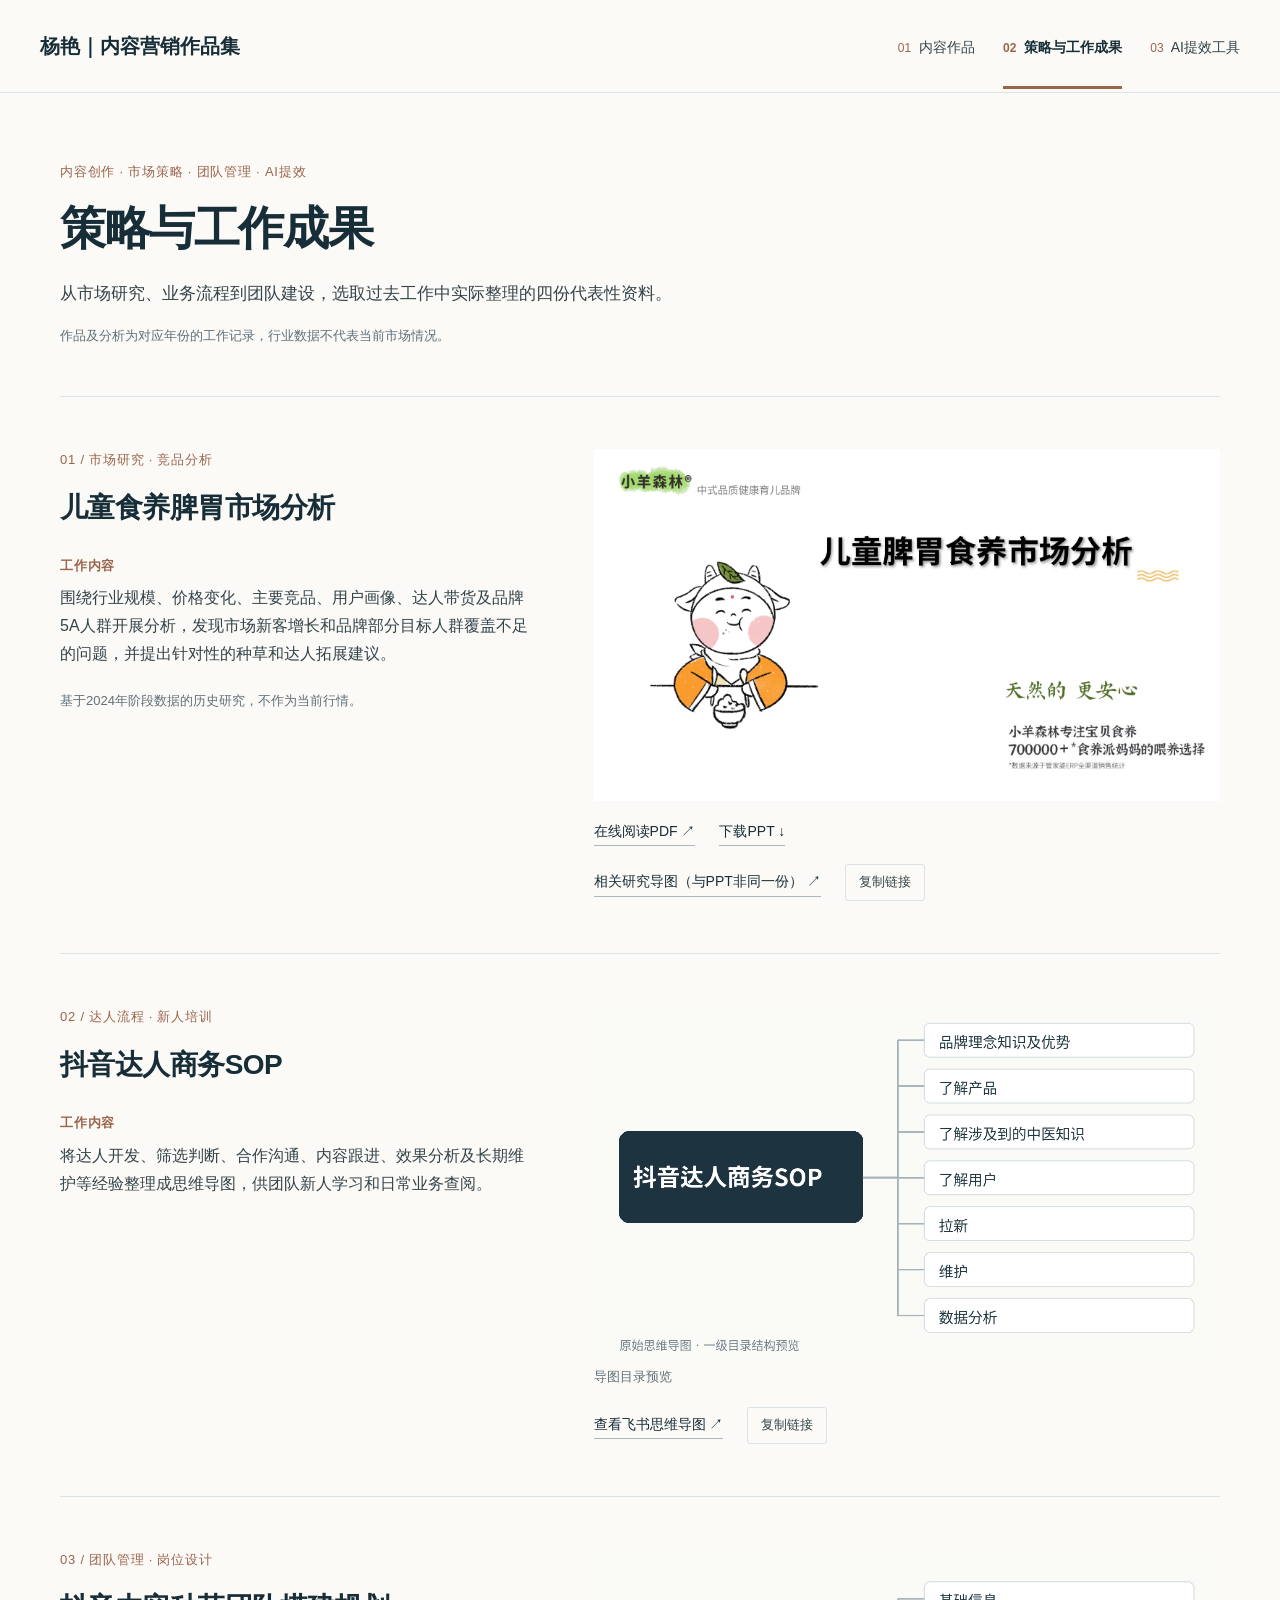
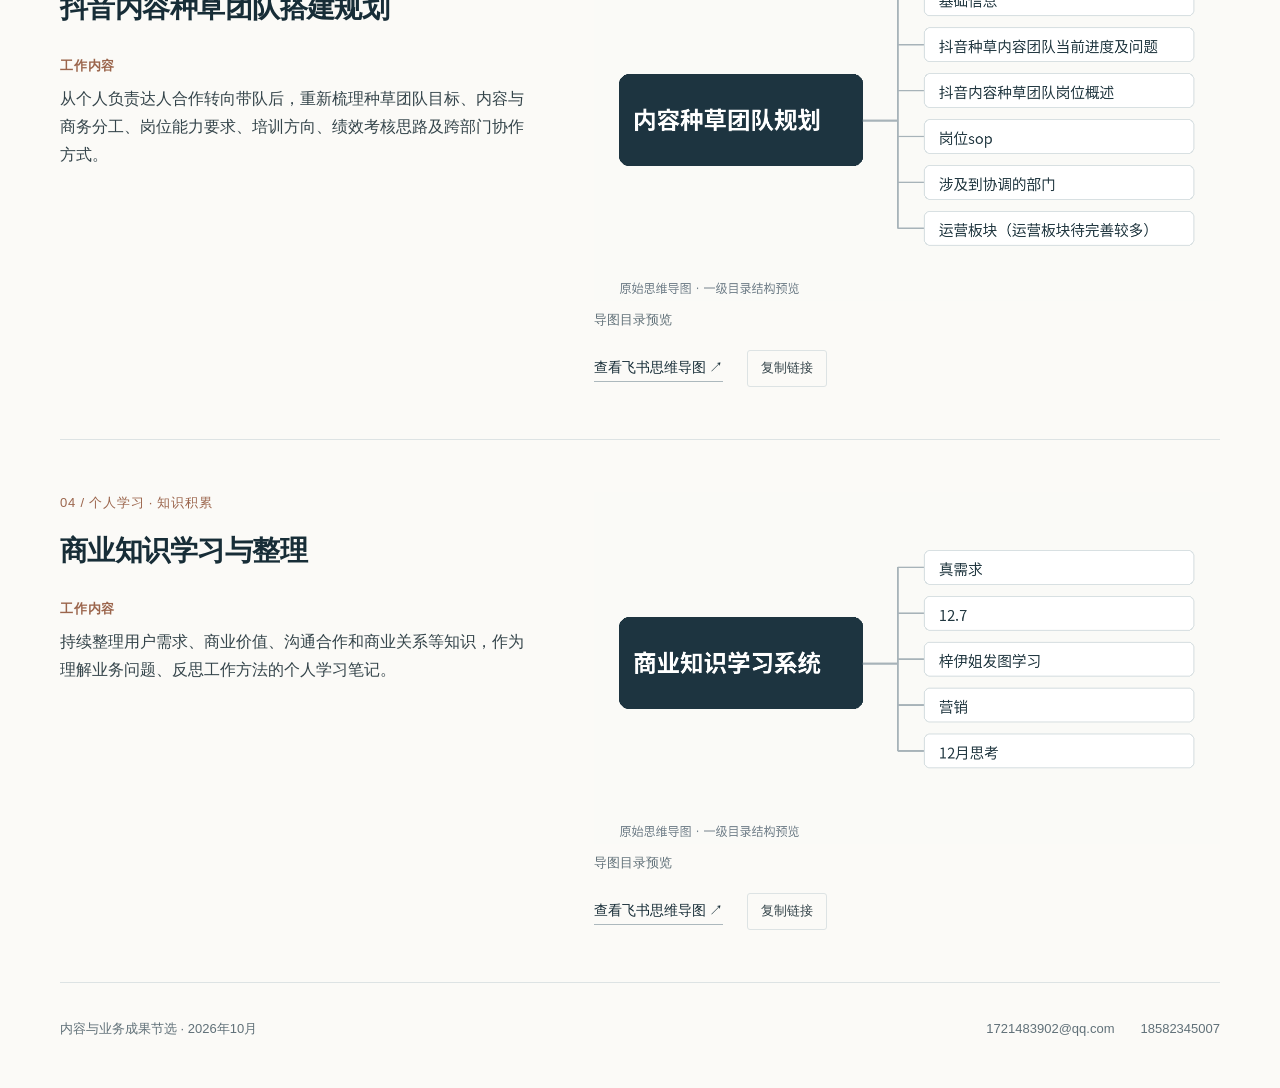
==== strategy.html @ 9809d185 "Publish Yang Yan portfolio with original media" ====
<!doctype html><html lang="zh-CN"><head><meta charset="utf-8"><meta name="viewport" content="width=device-width,initial-scale=1"><meta name="description" content="真实工作作品与项目节选。以内容创意、业务判断和实际交付物为核心。"><title>策略与工作成果 · 杨艳｜内容营销作品集</title><link rel="stylesheet" href="styles.css"><script src="site.js" defer></script></head><body><a class="skip" href="#main">跳至正文</a><header><div class="header-inner"><a class="identity" href="index.html">杨艳｜内容营销作品集</a><nav aria-label="作品集导航"><a href="index.html"><span>01</span> 内容作品</a><a href="strategy.html" aria-current="page"><span>02</span> 策略与工作成果</a><a href="tools.html"><span>03</span> AI提效工具</a></nav></div></header><main id="main"><section class="intro"><p class="eyebrow">内容创作 · 市场策略 · 团队管理 · AI提效</p><h1>策略与工作成果</h1><p class="lead">从市场研究、业务流程到团队建设，选取过去工作中实际整理的四份代表性资料。</p><p class="page-notice">作品及分析为对应年份的工作记录，行业数据不代表当前市场情况。</p></section><article class="work-row" id="s01"><div class="copy"><p class="eyebrow">01 / 市场研究 · 竞品分析</p><h2>儿童食养脾胃市场分析</h2><div class="detail"><h3>工作内容</h3><p>围绕行业规模、价格变化、主要竞品、用户画像、达人带货及品牌5A人群开展分析，发现市场新客增长和品牌部分目标人群覆盖不足的问题，并提出针对性的种草和达人拓展建议。</p></div><p class="note">基于2024年阶段数据的历史研究，不作为当前行情。</p></div><div class="media-column"><a class="document-preview" href="assets/images/market-cover.png" target="_blank" rel="noopener noreferrer"><img src="assets/images/market-cover.png" alt="儿童食养脾胃市场分析 — 原PPT封面" loading="lazy"></a><div class="actions"><a href="assets/docs/market-analysis-preview.pdf" target="_blank" rel="noopener noreferrer">在线阅读PDF ↗</a><a href="assets/docs/market-analysis-original.pptx" download>下载PPT ↓</a></div><div class="actions"><a href="https://pcn23mcs4is1.feishu.cn/wiki/QUFVwAo5di3uu1kjP9Fck3LwnAc#mindmap" target="_blank" rel="noopener noreferrer">相关研究导图（与PPT非同一份） <span aria-hidden="true">↗</span></a><button type="button" data-copy="https://pcn23mcs4is1.feishu.cn/wiki/QUFVwAo5di3uu1kjP9Fck3LwnAc#mindmap">复制链接</button></div></div></article><article class="work-row" id="s02"><div class="copy"><p class="eyebrow">02 / 达人流程 · 新人培训</p><h2>抖音达人商务SOP</h2><div class="detail"><h3>工作内容</h3><p>将达人开发、筛选判断、合作沟通、内容跟进、效果分析及长期维护等经验整理成思维导图，供团队新人学习和日常业务查阅。</p></div></div><div class="media-column"><a class="document-preview" href="assets/images/mindmap-sop.png" target="_blank" rel="noopener noreferrer"><img src="assets/images/mindmap-sop.png" alt="抖音达人商务SOP — 导图目录预览" loading="lazy"></a><p class="caption">导图目录预览</p><div class="actions"><a href="https://pcn23mcs4is1.feishu.cn/wiki/IPFDwThTmijuw2khkincq4VanCb#mindmap" target="_blank" rel="noopener noreferrer">查看飞书思维导图 <span aria-hidden="true">↗</span></a><button type="button" data-copy="https://pcn23mcs4is1.feishu.cn/wiki/IPFDwThTmijuw2khkincq4VanCb#mindmap">复制链接</button></div></div></article><article class="work-row" id="s03"><div class="copy"><p class="eyebrow">03 / 团队管理 · 岗位设计</p><h2>抖音内容种草团队搭建规划</h2><div class="detail"><h3>工作内容</h3><p>从个人负责达人合作转向带队后，重新梳理种草团队目标、内容与商务分工、岗位能力要求、培训方向、绩效考核思路及跨部门协作方式。</p></div></div><div class="media-column"><a class="document-preview" href="assets/images/mindmap-team.png" target="_blank" rel="noopener noreferrer"><img src="assets/images/mindmap-team.png" alt="抖音内容种草团队搭建规划 — 导图目录预览" loading="lazy"></a><p class="caption">导图目录预览</p><div class="actions"><a href="https://pcn23mcs4is1.feishu.cn/wiki/AV0CwPqfiiqv0ukItLGcnEt6nHh#mindmap" target="_blank" rel="noopener noreferrer">查看飞书思维导图 <span aria-hidden="true">↗</span></a><button type="button" data-copy="https://pcn23mcs4is1.feishu.cn/wiki/AV0CwPqfiiqv0ukItLGcnEt6nHh#mindmap">复制链接</button></div></div></article><article class="work-row" id="s04"><div class="copy"><p class="eyebrow">04 / 个人学习 · 知识积累</p><h2>商业知识学习与整理</h2><div class="detail"><h3>工作内容</h3><p>持续整理用户需求、商业价值、沟通合作和商业关系等知识，作为理解业务问题、反思工作方法的个人学习笔记。</p></div></div><div class="media-column"><a class="document-preview" href="assets/images/mindmap-learning.png" target="_blank" rel="noopener noreferrer"><img src="assets/images/mindmap-learning.png" alt="商业知识学习与整理 — 导图目录预览" loading="lazy"></a><p class="caption">导图目录预览</p><div class="actions"><a href="https://oq0x8bxetg.feishu.cn/wiki/Ba6FwF2KCiwd0skxXkWcYzBxnje#mindmap" target="_blank" rel="noopener noreferrer">查看飞书思维导图 <span aria-hidden="true">↗</span></a><button type="button" data-copy="https://oq0x8bxetg.feishu.cn/wiki/Ba6FwF2KCiwd0skxXkWcYzBxnje#mindmap">复制链接</button></div></div></article></main><footer><p>内容与业务成果节选 · 2026年10月</p><div><a href="mailto:1721483902@qq.com">1721483902@qq.com</a><a href="tel:18582345007">18582345007</a></div></footer><dialog id="copy-dialog"><form method="dialog"><h2>复制原始链接</h2><p>请选中下方链接并复制。</p><input aria-label="原始链接" readonly><button>关闭</button></form></dialog><p class="toast" role="status" aria-live="polite"></p></body></html>
---- styles.css ----
:root{--paper:#fbfaf7;--ink:#172d37;--text:#34444a;--line:#dde3e4;--accent:#9b654c}*{box-sizing:border-box}body{margin:0;background:var(--paper);color:var(--text);font:16px/1.75 -apple-system,BlinkMacSystemFont,"Segoe UI","Microsoft YaHei",sans-serif}a{color:inherit;text-decoration:none}button,input{font:inherit}a:hover{color:var(--accent)}a:focus-visible,button:focus-visible,input:focus-visible{outline:3px solid var(--accent);outline-offset:5px}header{position:sticky;top:0;z-index:10;background:rgba(251,250,247,.98);border-bottom:1px solid var(--line)}.header-inner{max-width:1200px;margin:auto;min-height:92px;display:flex;align-items:center;justify-content:space-between;gap:24px}.identity{font-size:20px;font-weight:700;color:var(--ink)}nav{display:flex;gap:28px}nav a{font-size:14px;padding:32px 0 27px;border-bottom:3px solid transparent}nav span{color:var(--accent);font-size:12px;margin-right:4px}nav a[aria-current]{border-color:var(--accent);color:var(--ink);font-weight:650}main,footer{max-width:1160px;margin:auto}.intro{padding:68px 0 48px;border-bottom:1px solid var(--line);max-width:none}.eyebrow{font-size:13px;color:var(--accent);letter-spacing:.06em;margin:0 0 16px}h1,h2,h3{color:var(--ink)}h1{font-size:46px;letter-spacing:-.03em;line-height:1.25;margin:12px 0 22px}h2{font-size:28px;line-height:1.4;margin:0 0 28px;letter-spacing:-.02em}.lead{max-width:740px;font-size:17px;margin:0 0 16px}.page-notice,.note,.caption{color:#607078;font-size:13px}.page-notice{margin-bottom:0}.work-row{display:grid;grid-template-columns:46% 54%;padding:52px 0;gap:0;border-bottom:1px solid var(--line);scroll-margin-top:110px}.copy{padding-right:64px}.detail{margin:22px 0}.detail h3{font-size:13px;letter-spacing:.06em;margin:0 0 7px;color:var(--accent);font-weight:600}.detail p{margin:0}.video-stage{background:#eeefeb;display:flex;justify-content:center;align-items:center;border-radius:3px;overflow:hidden;min-height:200px}video{display:block;max-width:100%;width:auto;height:auto;max-height:420px}.outcome{border-left:2px solid var(--accent);padding-left:17px;margin:22px 0}.outcome span{font-size:12px;color:var(--accent)}.outcome p{margin:5px 0;font-size:15px}.actions{display:flex;align-items:center;flex-wrap:wrap;gap:12px 24px;margin-top:18px}.actions a{color:var(--ink);font-size:14px;border-bottom:1px solid #acb8bd;padding-bottom:2px}.actions button,dialog button{border:1px solid var(--line);border-radius:3px;background:transparent;padding:6px 13px;color:var(--text);font-size:13px;cursor:pointer}.actions button:hover{border-color:var(--accent);color:var(--accent)}.document-preview{display:block;background:#eeefeb}.document-preview img{display:block;width:100%;height:auto}.caption{margin:8px 0}.gallery{display:grid;grid-template-columns:repeat(3,minmax(0,1fr));gap:10px;align-items:start}.gallery a:first-child{grid-column:span 2;grid-row:span 2}.gallery img{width:100%;height:auto;display:block}footer{display:flex;justify-content:space-between;gap:20px;padding:35px 0 48px;font-size:13px;color:#607078}footer p{margin:0}footer div{display:flex;gap:26px}.skip{position:fixed;top:-100px;left:12px;background:white;padding:10px;z-index:30}.skip:focus{top:12px}.toast{position:fixed;bottom:20px;left:50%;transform:translateX(-50%);background:var(--ink);color:white;padding:10px 22px;border-radius:4px;display:none;z-index:20}.toast.visible{display:block}dialog{border:1px solid var(--line);border-radius:5px;max-width:calc(100% - 32px);width:540px;padding:24px}dialog::backdrop{background:#172d3766}dialog h2{font-size:22px;margin:0}dialog input{width:100%;margin:12px 0 20px;padding:8px;color:var(--ink)}@media(max-width:1250px){.header-inner,main,footer{margin-left:40px;margin-right:40px}}@media(max-width:900px){.header-inner{display:block;padding-top:18px;min-height:0}nav{gap:24px}nav a{padding:14px 0 12px}.intro{padding:44px 0 34px}.copy{padding-right:30px}h2{font-size:24px}.work-row{padding:36px 0}footer{flex-direction:column}}@media(max-width:600px){.header-inner,main,footer{margin-left:20px;margin-right:20px}.identity{font-size:18px}nav{justify-content:space-between;gap:8px}nav a{font-size:12px}nav span{font-size:10px;margin-right:1px}h1{font-size:34px}h2{font-size:25px;margin-bottom:22px}.lead{font-size:16px}.intro{padding:34px 0 28px}.work-row{grid-template-columns:1fr;gap:22px;padding:34px 0}.copy{padding-right:0}.eyebrow{font-size:12px}.detail{margin:18px 0}video{max-height:420px}.video-stage{min-height:160px}footer div{flex-wrap:wrap;gap:12px 24px}.gallery{gap:7px}}@media(prefers-reduced-motion:reduce){*{scroll-behavior:auto!important}}
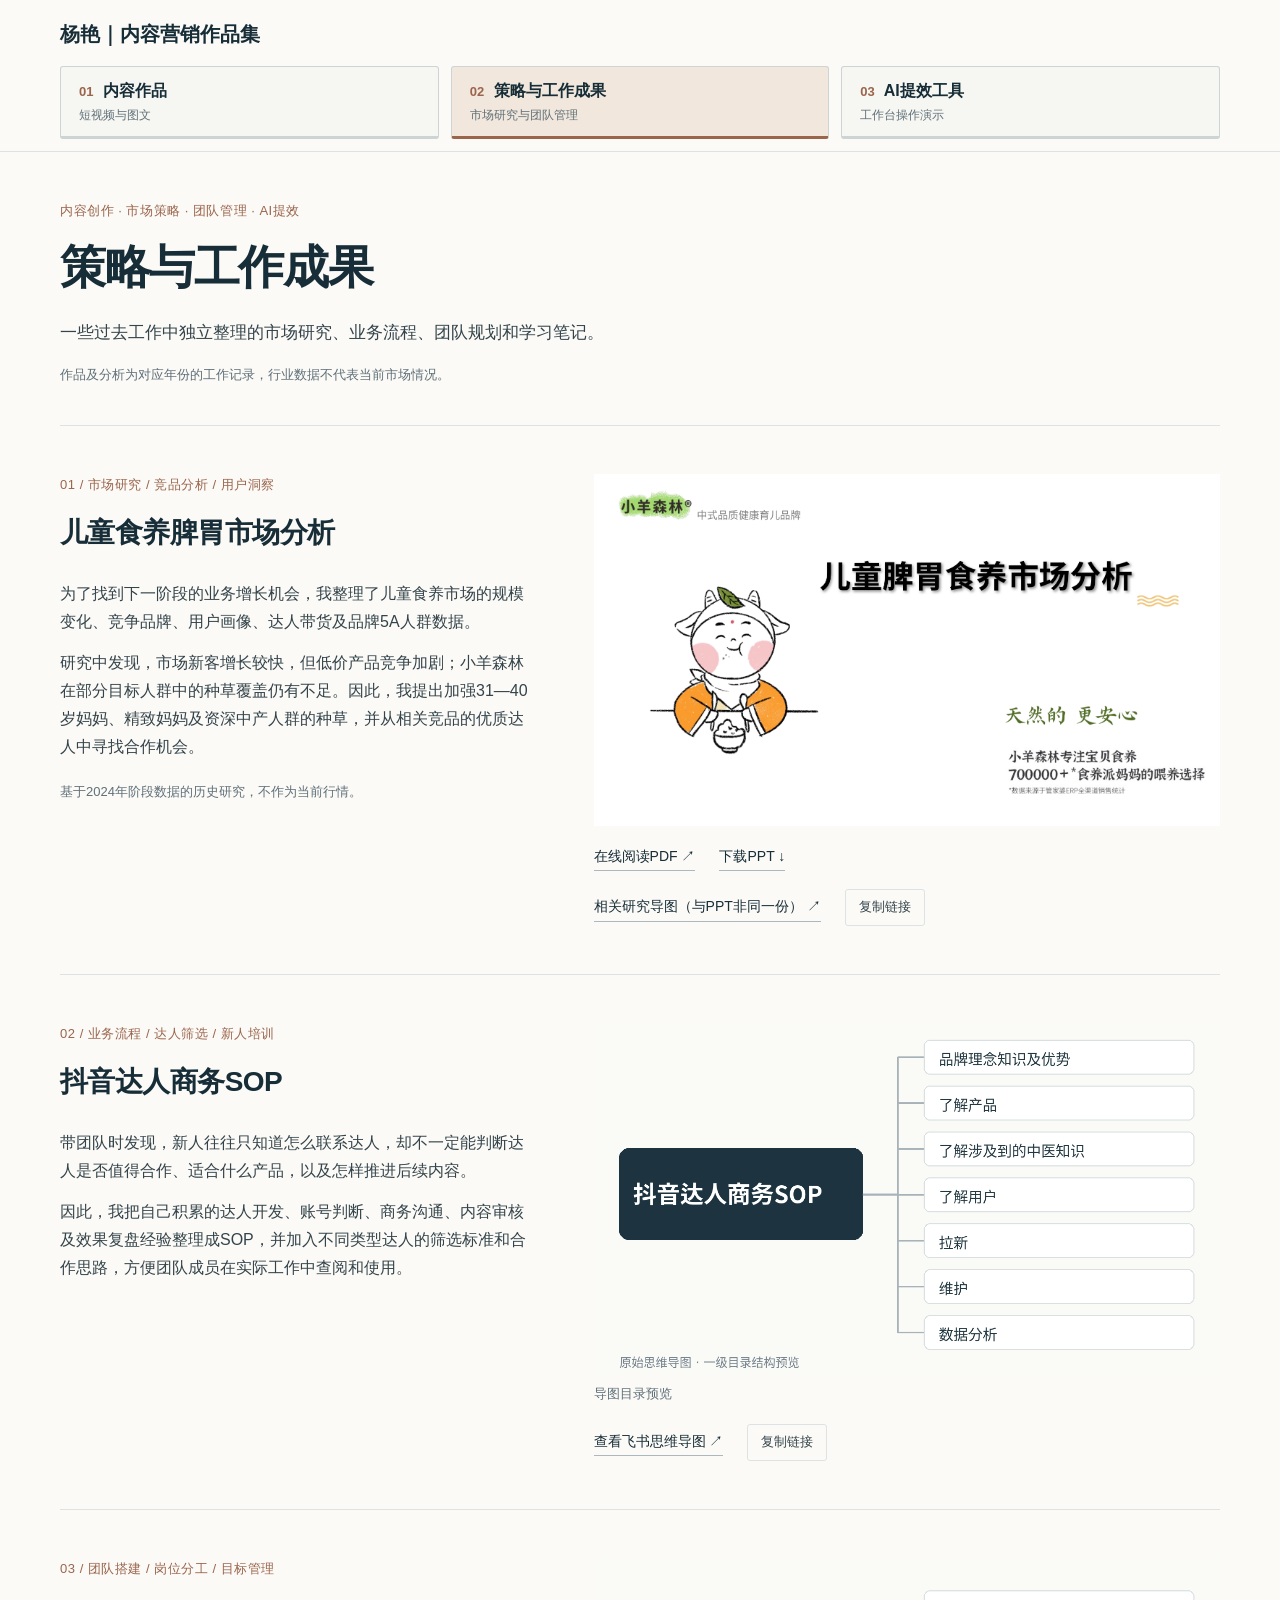
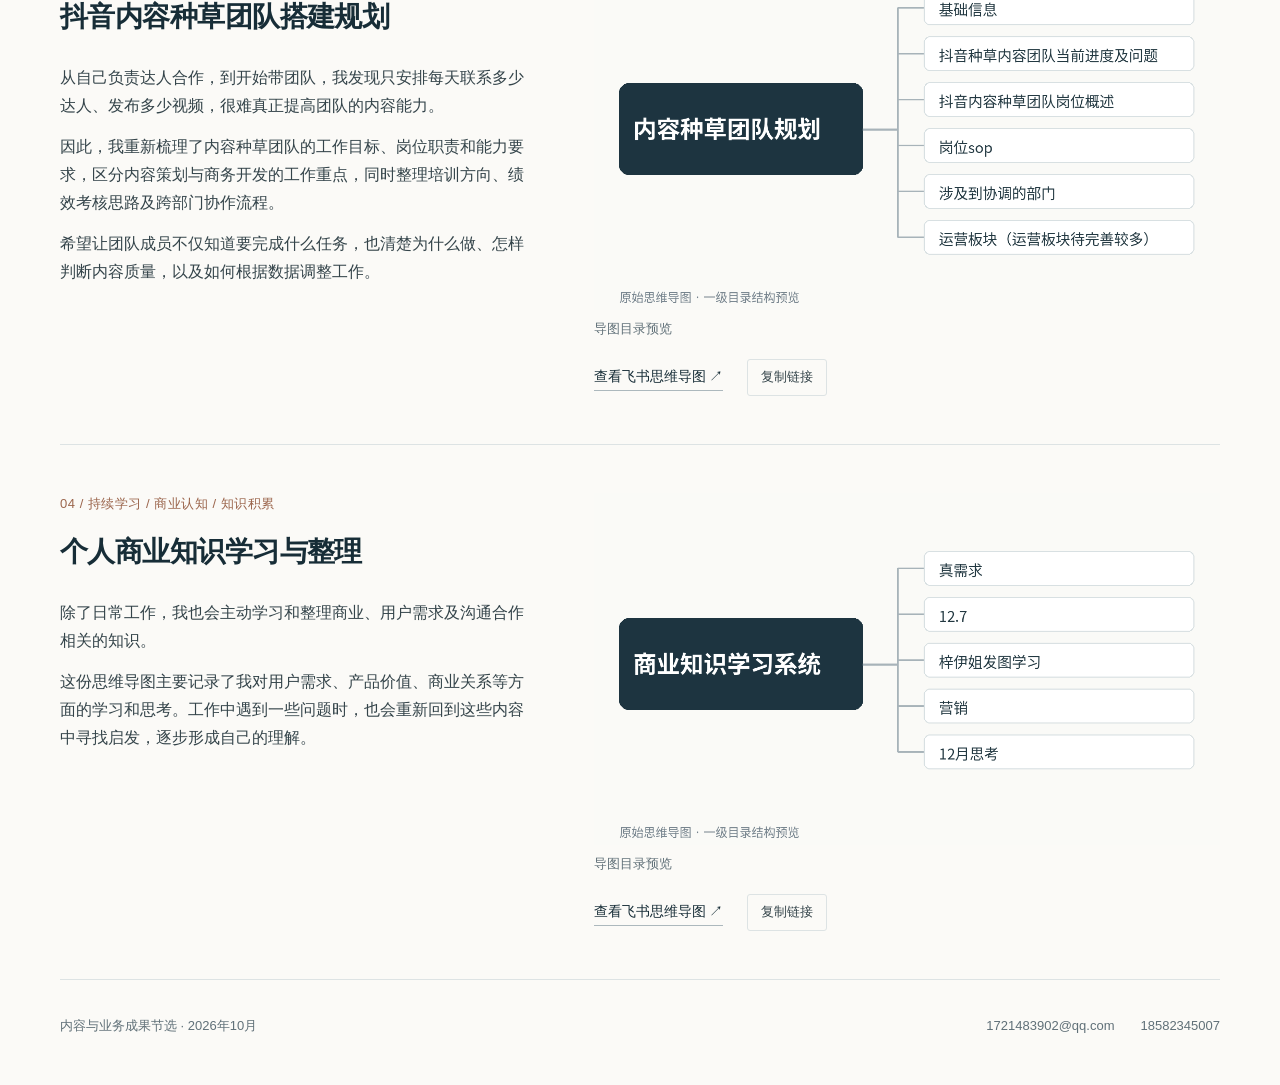
==== commit 21be9418: "Restore approved portfolio copy and clear three-section navigation" ====
--- a/strategy.html
+++ b/strategy.html
@@ -1 +1 @@
-<!doctype html><html lang="zh-CN"><head><meta charset="utf-8"><meta name="viewport" content="width=device-width,initial-scale=1"><meta name="description" content="真实工作作品与项目节选。以内容创意、业务判断和实际交付物为核心。"><title>策略与工作成果 · 杨艳｜内容营销作品集</title><link rel="stylesheet" href="styles.css"><script src="site.js" defer></script></head><body><a class="skip" href="#main">跳至正文</a><header><div class="header-inner"><a class="identity" href="index.html">杨艳｜内容营销作品集</a><nav aria-label="作品集导航"><a href="index.html"><span>01</span> 内容作品</a><a href="strategy.html" aria-current="page"><span>02</span> 策略与工作成果</a><a href="tools.html"><span>03</span> AI提效工具</a></nav></div></header><main id="main"><section class="intro"><p class="eyebrow">内容创作 · 市场策略 · 团队管理 · AI提效</p><h1>策略与工作成果</h1><p class="lead">从市场研究、业务流程到团队建设，选取过去工作中实际整理的四份代表性资料。</p><p class="page-notice">作品及分析为对应年份的工作记录，行业数据不代表当前市场情况。</p></section><article class="work-row" id="s01"><div class="copy"><p class="eyebrow">01 / 市场研究 · 竞品分析</p><h2>儿童食养脾胃市场分析</h2><div class="detail"><h3>工作内容</h3><p>围绕行业规模、价格变化、主要竞品、用户画像、达人带货及品牌5A人群开展分析，发现市场新客增长和品牌部分目标人群覆盖不足的问题，并提出针对性的种草和达人拓展建议。</p></div><p class="note">基于2024年阶段数据的历史研究，不作为当前行情。</p></div><div class="media-column"><a class="document-preview" href="assets/images/market-cover.png" target="_blank" rel="noopener noreferrer"><img src="assets/images/market-cover.png" alt="儿童食养脾胃市场分析 — 原PPT封面" loading="lazy"></a><div class="actions"><a href="assets/docs/market-analysis-preview.pdf" target="_blank" rel="noopener noreferrer">在线阅读PDF ↗</a><a href="assets/docs/market-analysis-original.pptx" download>下载PPT ↓</a></div><div class="actions"><a href="https://pcn23mcs4is1.feishu.cn/wiki/QUFVwAo5di3uu1kjP9Fck3LwnAc#mindmap" target="_blank" rel="noopener noreferrer">相关研究导图（与PPT非同一份） <span aria-hidden="true">↗</span></a><button type="button" data-copy="https://pcn23mcs4is1.feishu.cn/wiki/QUFVwAo5di3uu1kjP9Fck3LwnAc#mindmap">复制链接</button></div></div></article><article class="work-row" id="s02"><div class="copy"><p class="eyebrow">02 / 达人流程 · 新人培训</p><h2>抖音达人商务SOP</h2><div class="detail"><h3>工作内容</h3><p>将达人开发、筛选判断、合作沟通、内容跟进、效果分析及长期维护等经验整理成思维导图，供团队新人学习和日常业务查阅。</p></div></div><div class="media-column"><a class="document-preview" href="assets/images/mindmap-sop.png" target="_blank" rel="noopener noreferrer"><img src="assets/images/mindmap-sop.png" alt="抖音达人商务SOP — 导图目录预览" loading="lazy"></a><p class="caption">导图目录预览</p><div class="actions"><a href="https://pcn23mcs4is1.feishu.cn/wiki/IPFDwThTmijuw2khkincq4VanCb#mindmap" target="_blank" rel="noopener noreferrer">查看飞书思维导图 <span aria-hidden="true">↗</span></a><button type="button" data-copy="https://pcn23mcs4is1.feishu.cn/wiki/IPFDwThTmijuw2khkincq4VanCb#mindmap">复制链接</button></div></div></article><article class="work-row" id="s03"><div class="copy"><p class="eyebrow">03 / 团队管理 · 岗位设计</p><h2>抖音内容种草团队搭建规划</h2><div class="detail"><h3>工作内容</h3><p>从个人负责达人合作转向带队后，重新梳理种草团队目标、内容与商务分工、岗位能力要求、培训方向、绩效考核思路及跨部门协作方式。</p></div></div><div class="media-column"><a class="document-preview" href="assets/images/mindmap-team.png" target="_blank" rel="noopener noreferrer"><img src="assets/images/mindmap-team.png" alt="抖音内容种草团队搭建规划 — 导图目录预览" loading="lazy"></a><p class="caption">导图目录预览</p><div class="actions"><a href="https://pcn23mcs4is1.feishu.cn/wiki/AV0CwPqfiiqv0ukItLGcnEt6nHh#mindmap" target="_blank" rel="noopener noreferrer">查看飞书思维导图 <span aria-hidden="true">↗</span></a><button type="button" data-copy="https://pcn23mcs4is1.feishu.cn/wiki/AV0CwPqfiiqv0ukItLGcnEt6nHh#mindmap">复制链接</button></div></div></article><article class="work-row" id="s04"><div class="copy"><p class="eyebrow">04 / 个人学习 · 知识积累</p><h2>商业知识学习与整理</h2><div class="detail"><h3>工作内容</h3><p>持续整理用户需求、商业价值、沟通合作和商业关系等知识，作为理解业务问题、反思工作方法的个人学习笔记。</p></div></div><div class="media-column"><a class="document-preview" href="assets/images/mindmap-learning.png" target="_blank" rel="noopener noreferrer"><img src="assets/images/mindmap-learning.png" alt="商业知识学习与整理 — 导图目录预览" loading="lazy"></a><p class="caption">导图目录预览</p><div class="actions"><a href="https://oq0x8bxetg.feishu.cn/wiki/Ba6FwF2KCiwd0skxXkWcYzBxnje#mindmap" target="_blank" rel="noopener noreferrer">查看飞书思维导图 <span aria-hidden="true">↗</span></a><button type="button" data-copy="https://oq0x8bxetg.feishu.cn/wiki/Ba6FwF2KCiwd0skxXkWcYzBxnje#mindmap">复制链接</button></div></div></article></main><footer><p>内容与业务成果节选 · 2026年10月</p><div><a href="mailto:1721483902@qq.com">1721483902@qq.com</a><a href="tel:18582345007">18582345007</a></div></footer><dialog id="copy-dialog"><form method="dialog"><h2>复制原始链接</h2><p>请选中下方链接并复制。</p><input aria-label="原始链接" readonly><button>关闭</button></form></dialog><p class="toast" role="status" aria-live="polite"></p></body></html>+<!doctype html><html lang="zh-CN"><head><meta charset="utf-8"><meta name="viewport" content="width=device-width,initial-scale=1"><meta name="description" content="真实工作作品与项目节选。以内容创意、业务判断和实际交付物为核心。"><title>策略与工作成果 · 杨艳｜内容营销作品集</title><link rel="stylesheet" href="styles.css"><script src="site.js" defer></script></head><body><a class="skip" href="#main">跳至正文</a><header><div class="header-inner"><a class="identity" href="index.html">杨艳｜内容营销作品集</a><nav aria-label="作品集导航"><a href="index.html"><span class="nav-title"><span class="nav-number">01</span> 内容作品</span><span class="nav-description">短视频与图文</span></a><a href="strategy.html" aria-current="page"><span class="nav-title"><span class="nav-number">02</span> 策略与工作成果</span><span class="nav-description">市场研究与团队管理</span></a><a href="tools.html"><span class="nav-title"><span class="nav-number">03</span> AI提效工具</span><span class="nav-description">工作台操作演示</span></a></nav></div></header><main id="main"><section class="intro"><p class="eyebrow">内容创作 · 市场策略 · 团队管理 · AI提效</p><h1>策略与工作成果</h1><p class="lead">一些过去工作中独立整理的市场研究、业务流程、团队规划和学习笔记。</p><p class="page-notice">作品及分析为对应年份的工作记录，行业数据不代表当前市场情况。</p></section><article class="work-row" id="s01"><div class="copy"><p class="eyebrow">01 / 市场研究 / 竞品分析 / 用户洞察</p><h2>儿童食养脾胃市场分析</h2><div class="detail"><p>为了找到下一阶段的业务增长机会，我整理了儿童食养市场的规模变化、竞争品牌、用户画像、达人带货及品牌5A人群数据。</p><p>研究中发现，市场新客增长较快，但低价产品竞争加剧；小羊森林在部分目标人群中的种草覆盖仍有不足。因此，我提出加强31—40岁妈妈、精致妈妈及资深中产人群的种草，并从相关竞品的优质达人中寻找合作机会。</p></div><p class="note">基于2024年阶段数据的历史研究，不作为当前行情。</p></div><div class="media-column"><a class="document-preview" href="assets/images/market-cover.png" target="_blank" rel="noopener noreferrer"><img src="assets/images/market-cover.png" alt="儿童食养脾胃市场分析 — 原PPT封面" loading="lazy"></a><div class="actions"><a href="assets/docs/market-analysis-preview.pdf" target="_blank" rel="noopener noreferrer">在线阅读PDF ↗</a><a href="assets/docs/market-analysis-original.pptx" download>下载PPT ↓</a></div><div class="actions"><a href="https://pcn23mcs4is1.feishu.cn/wiki/QUFVwAo5di3uu1kjP9Fck3LwnAc#mindmap" target="_blank" rel="noopener noreferrer">相关研究导图（与PPT非同一份） <span aria-hidden="true">↗</span></a><button type="button" data-copy="https://pcn23mcs4is1.feishu.cn/wiki/QUFVwAo5di3uu1kjP9Fck3LwnAc#mindmap">复制链接</button></div></div></article><article class="work-row" id="s02"><div class="copy"><p class="eyebrow">02 / 业务流程 / 达人筛选 / 新人培训</p><h2>抖音达人商务SOP</h2><div class="detail"><p>带团队时发现，新人往往只知道怎么联系达人，却不一定能判断达人是否值得合作、适合什么产品，以及怎样推进后续内容。</p><p>因此，我把自己积累的达人开发、账号判断、商务沟通、内容审核及效果复盘经验整理成SOP，并加入不同类型达人的筛选标准和合作思路，方便团队成员在实际工作中查阅和使用。</p></div></div><div class="media-column"><a class="document-preview" href="assets/images/mindmap-sop.png" target="_blank" rel="noopener noreferrer"><img src="assets/images/mindmap-sop.png" alt="抖音达人商务SOP — 导图目录预览" loading="lazy"></a><p class="caption">导图目录预览</p><div class="actions"><a href="https://pcn23mcs4is1.feishu.cn/wiki/IPFDwThTmijuw2khkincq4VanCb#mindmap" target="_blank" rel="noopener noreferrer">查看飞书思维导图 <span aria-hidden="true">↗</span></a><button type="button" data-copy="https://pcn23mcs4is1.feishu.cn/wiki/IPFDwThTmijuw2khkincq4VanCb#mindmap">复制链接</button></div></div></article><article class="work-row" id="s03"><div class="copy"><p class="eyebrow">03 / 团队搭建 / 岗位分工 / 目标管理</p><h2>抖音内容种草团队搭建规划</h2><div class="detail"><p>从自己负责达人合作，到开始带团队，我发现只安排每天联系多少达人、发布多少视频，很难真正提高团队的内容能力。</p><p>因此，我重新梳理了内容种草团队的工作目标、岗位职责和能力要求，区分内容策划与商务开发的工作重点，同时整理培训方向、绩效考核思路及跨部门协作流程。</p><p>希望让团队成员不仅知道要完成什么任务，也清楚为什么做、怎样判断内容质量，以及如何根据数据调整工作。</p></div></div><div class="media-column"><a class="document-preview" href="assets/images/mindmap-team.png" target="_blank" rel="noopener noreferrer"><img src="assets/images/mindmap-team.png" alt="抖音内容种草团队搭建规划 — 导图目录预览" loading="lazy"></a><p class="caption">导图目录预览</p><div class="actions"><a href="https://pcn23mcs4is1.feishu.cn/wiki/AV0CwPqfiiqv0ukItLGcnEt6nHh#mindmap" target="_blank" rel="noopener noreferrer">查看飞书思维导图 <span aria-hidden="true">↗</span></a><button type="button" data-copy="https://pcn23mcs4is1.feishu.cn/wiki/AV0CwPqfiiqv0ukItLGcnEt6nHh#mindmap">复制链接</button></div></div></article><article class="work-row" id="s04"><div class="copy"><p class="eyebrow">04 / 持续学习 / 商业认知 / 知识积累</p><h2>个人商业知识学习与整理</h2><div class="detail"><p>除了日常工作，我也会主动学习和整理商业、用户需求及沟通合作相关的知识。</p><p>这份思维导图主要记录了我对用户需求、产品价值、商业关系等方面的学习和思考。工作中遇到一些问题时，也会重新回到这些内容中寻找启发，逐步形成自己的理解。</p></div></div><div class="media-column"><a class="document-preview" href="assets/images/mindmap-learning.png" target="_blank" rel="noopener noreferrer"><img src="assets/images/mindmap-learning.png" alt="个人商业知识学习与整理 — 导图目录预览" loading="lazy"></a><p class="caption">导图目录预览</p><div class="actions"><a href="https://oq0x8bxetg.feishu.cn/wiki/Ba6FwF2KCiwd0skxXkWcYzBxnje#mindmap" target="_blank" rel="noopener noreferrer">查看飞书思维导图 <span aria-hidden="true">↗</span></a><button type="button" data-copy="https://oq0x8bxetg.feishu.cn/wiki/Ba6FwF2KCiwd0skxXkWcYzBxnje#mindmap">复制链接</button></div></div></article></main><footer><p>内容与业务成果节选 · 2026年10月</p><div><a href="mailto:1721483902@qq.com">1721483902@qq.com</a><a href="tel:18582345007">18582345007</a></div></footer><dialog id="copy-dialog"><form method="dialog"><h2>复制原始链接</h2><p>请选中下方链接并复制。</p><input aria-label="原始链接" readonly><button>关闭</button></form></dialog><p class="toast" role="status" aria-live="polite"></p></body></html>
--- a/styles.css
+++ b/styles.css
@@ -1 +1,34 @@
-:root{--paper:#fbfaf7;--ink:#172d37;--text:#34444a;--line:#dde3e4;--accent:#9b654c}*{box-sizing:border-box}body{margin:0;background:var(--paper);color:var(--text);font:16px/1.75 -apple-system,BlinkMacSystemFont,"Segoe UI","Microsoft YaHei",sans-serif}a{color:inherit;text-decoration:none}button,input{font:inherit}a:hover{color:var(--accent)}a:focus-visible,button:focus-visible,input:focus-visible{outline:3px solid var(--accent);outline-offset:5px}header{position:sticky;top:0;z-index:10;background:rgba(251,250,247,.98);border-bottom:1px solid var(--line)}.header-inner{max-width:1200px;margin:auto;min-height:92px;display:flex;align-items:center;justify-content:space-between;gap:24px}.identity{font-size:20px;font-weight:700;color:var(--ink)}nav{display:flex;gap:28px}nav a{font-size:14px;padding:32px 0 27px;border-bottom:3px solid transparent}nav span{color:var(--accent);font-size:12px;margin-right:4px}nav a[aria-current]{border-color:var(--accent);color:var(--ink);font-weight:650}main,footer{max-width:1160px;margin:auto}.intro{padding:68px 0 48px;border-bottom:1px solid var(--line);max-width:none}.eyebrow{font-size:13px;color:var(--accent);letter-spacing:.06em;margin:0 0 16px}h1,h2,h3{color:var(--ink)}h1{font-size:46px;letter-spacing:-.03em;line-height:1.25;margin:12px 0 22px}h2{font-size:28px;line-height:1.4;margin:0 0 28px;letter-spacing:-.02em}.lead{max-width:740px;font-size:17px;margin:0 0 16px}.page-notice,.note,.caption{color:#607078;font-size:13px}.page-notice{margin-bottom:0}.work-row{display:grid;grid-template-columns:46% 54%;padding:52px 0;gap:0;border-bottom:1px solid var(--line);scroll-margin-top:110px}.copy{padding-right:64px}.detail{margin:22px 0}.detail h3{font-size:13px;letter-spacing:.06em;margin:0 0 7px;color:var(--accent);font-weight:600}.detail p{margin:0}.video-stage{background:#eeefeb;display:flex;justify-content:center;align-items:center;border-radius:3px;overflow:hidden;min-height:200px}video{display:block;max-width:100%;width:auto;height:auto;max-height:420px}.outcome{border-left:2px solid var(--accent);padding-left:17px;margin:22px 0}.outcome span{font-size:12px;color:var(--accent)}.outcome p{margin:5px 0;font-size:15px}.actions{display:flex;align-items:center;flex-wrap:wrap;gap:12px 24px;margin-top:18px}.actions a{color:var(--ink);font-size:14px;border-bottom:1px solid #acb8bd;padding-bottom:2px}.actions button,dialog button{border:1px solid var(--line);border-radius:3px;background:transparent;padding:6px 13px;color:var(--text);font-size:13px;cursor:pointer}.actions button:hover{border-color:var(--accent);color:var(--accent)}.document-preview{display:block;background:#eeefeb}.document-preview img{display:block;width:100%;height:auto}.caption{margin:8px 0}.gallery{display:grid;grid-template-columns:repeat(3,minmax(0,1fr));gap:10px;align-items:start}.gallery a:first-child{grid-column:span 2;grid-row:span 2}.gallery img{width:100%;height:auto;display:block}footer{display:flex;justify-content:space-between;gap:20px;padding:35px 0 48px;font-size:13px;color:#607078}footer p{margin:0}footer div{display:flex;gap:26px}.skip{position:fixed;top:-100px;left:12px;background:white;padding:10px;z-index:30}.skip:focus{top:12px}.toast{position:fixed;bottom:20px;left:50%;transform:translateX(-50%);background:var(--ink);color:white;padding:10px 22px;border-radius:4px;display:none;z-index:20}.toast.visible{display:block}dialog{border:1px solid var(--line);border-radius:5px;max-width:calc(100% - 32px);width:540px;padding:24px}dialog::backdrop{background:#172d3766}dialog h2{font-size:22px;margin:0}dialog input{width:100%;margin:12px 0 20px;padding:8px;color:var(--ink)}@media(max-width:1250px){.header-inner,main,footer{margin-left:40px;margin-right:40px}}@media(max-width:900px){.header-inner{display:block;padding-top:18px;min-height:0}nav{gap:24px}nav a{padding:14px 0 12px}.intro{padding:44px 0 34px}.copy{padding-right:30px}h2{font-size:24px}.work-row{padding:36px 0}footer{flex-direction:column}}@media(max-width:600px){.header-inner,main,footer{margin-left:20px;margin-right:20px}.identity{font-size:18px}nav{justify-content:space-between;gap:8px}nav a{font-size:12px}nav span{font-size:10px;margin-right:1px}h1{font-size:34px}h2{font-size:25px;margin-bottom:22px}.lead{font-size:16px}.intro{padding:34px 0 28px}.work-row{grid-template-columns:1fr;gap:22px;padding:34px 0}.copy{padding-right:0}.eyebrow{font-size:12px}.detail{margin:18px 0}video{max-height:420px}.video-stage{min-height:160px}footer div{flex-wrap:wrap;gap:12px 24px}.gallery{gap:7px}}@media(prefers-reduced-motion:reduce){*{scroll-behavior:auto!important}}
+:root{--paper:#fbfaf7;--ink:#172d37;--text:#34444a;--line:#dde3e4;--accent:#9b654c;--header-height:170px}
+*{box-sizing:border-box}
+html{scroll-padding-top:calc(var(--header-height) + 20px)}
+body{margin:0;background:var(--paper);color:var(--text);font:16px/1.75 -apple-system,BlinkMacSystemFont,"Segoe UI","Microsoft YaHei",sans-serif}
+a{color:inherit;text-decoration:none}button,input{font:inherit}a:hover{color:var(--accent)}
+a:focus-visible,button:focus-visible,input:focus-visible,video:focus-visible{outline:3px solid var(--accent);outline-offset:4px}
+header{position:sticky;top:0;z-index:10;background:rgba(251,250,247,.98);border-bottom:1px solid var(--line)}
+.header-inner{max-width:1160px;margin:auto;padding:17px 0 12px}
+.identity{display:inline-block;font-size:20px;font-weight:700;color:var(--ink);margin-bottom:14px}
+nav{display:grid;grid-template-columns:repeat(3,minmax(0,1fr));gap:12px}
+nav a{display:flex;flex-direction:column;justify-content:center;min-width:0;padding:12px 18px;border:1px solid #ccd4d5;border-bottom:3px solid #ccd4d5;border-radius:3px;background:#f6f6f2;color:var(--ink)}
+.nav-title{font-size:16px;font-weight:600;line-height:1.5}.nav-number{color:var(--accent);font-size:13px;margin-right:5px}
+.nav-description{display:block;margin-top:3px;font-size:12px;color:#607078;line-height:1.5}
+nav a:hover{background:#f0e9e0;border-color:#b59a87;color:var(--ink)}
+nav a[aria-current="page"]{background:#f1e7dc;border-bottom-color:var(--accent)}nav a[aria-current="page"] .nav-title{font-weight:750}
+main,footer{max-width:1160px;margin:auto}.intro{padding:48px 0 38px;border-bottom:1px solid var(--line)}
+.eyebrow{font-size:13px;color:var(--accent);letter-spacing:.04em;margin:0 0 16px;overflow-wrap:anywhere}
+h1,h2,h3{color:var(--ink)}h1{font-size:46px;letter-spacing:-.03em;line-height:1.25;margin:12px 0 22px}h2{font-size:28px;line-height:1.4;margin:0 0 28px;letter-spacing:-.02em}
+.lead{max-width:740px;font-size:17px;margin:0 0 16px}.page-notice,.note,.caption{color:#607078;font-size:13px}.page-notice{margin-bottom:0}
+.work-row{display:grid;grid-template-columns:minmax(0,46fr) minmax(0,54fr);padding:48px 0;gap:0;border-bottom:1px solid var(--line);scroll-margin-top:calc(var(--header-height) + 20px)}
+.copy{padding-right:54px;min-width:0}.media-column{min-width:0}.detail{margin:20px 0}.detail h3{font-size:13px;letter-spacing:.04em;margin:0 0 7px;color:var(--accent);font-weight:600}.detail p{margin:0}.detail p+p{margin-top:13px}
+video,.document-preview,.gallery a,.actions a,.actions button,h1,h2{scroll-margin-top:calc(var(--header-height) + 20px)}
+.video-stage{background:#eeefeb;display:flex;justify-content:center;align-items:center;border-radius:3px;overflow:hidden;min-height:200px}video{display:block;max-width:100%;width:auto;height:auto;max-height:420px}
+.outcome{border-left:2px solid var(--accent);padding-left:17px;margin:22px 0}.outcome span{font-size:12px;color:var(--accent)}.outcome p{margin:5px 0;font-size:15px}
+.actions{display:flex;align-items:center;flex-wrap:wrap;gap:12px 24px;margin-top:18px}.actions a{color:var(--ink);font-size:14px;border-bottom:1px solid #acb8bd;padding-bottom:2px;overflow-wrap:anywhere}
+.actions button,dialog button{border:1px solid var(--line);border-radius:3px;background:transparent;padding:6px 13px;color:var(--text);font-size:13px;cursor:pointer}.actions button:hover{border-color:var(--accent);color:var(--accent)}
+.document-preview{display:block;background:#eeefeb}.document-preview img{display:block;width:100%;height:auto}.caption{margin:8px 0}.gallery{display:grid;grid-template-columns:repeat(3,minmax(0,1fr));gap:10px;align-items:start}.gallery a:first-child{grid-column:span 2;grid-row:span 2}.gallery img{width:100%;height:auto;display:block}
+footer{display:flex;justify-content:space-between;gap:20px;padding:35px 0 48px;font-size:13px;color:#607078}footer p{margin:0}footer div{display:flex;gap:26px}
+.skip{position:fixed;top:-100px;left:12px;background:white;padding:10px;z-index:30}.skip:focus{top:12px}.toast{position:fixed;bottom:20px;left:50%;transform:translateX(-50%);background:var(--ink);color:white;padding:10px 22px;border-radius:4px;display:none;z-index:20}.toast.visible{display:block}
+dialog{border:1px solid var(--line);border-radius:5px;max-width:calc(100% - 32px);width:540px;padding:24px}dialog::backdrop{background:#172d3766}dialog h2{font-size:22px;margin:0}dialog input{width:100%;margin:12px 0 20px;padding:8px;color:var(--ink)}
+@media(max-width:1250px){.header-inner,main,footer{margin-left:40px;margin-right:40px}}
+@media(max-width:900px){.copy{padding-right:30px}h2{font-size:24px}.work-row{padding:36px 0}footer{flex-direction:column}nav a{padding:11px 12px}.nav-title{font-size:14px}}
+@media(max-width:600px){.header-inner,main,footer{margin-left:20px;margin-right:20px}.header-inner{padding:12px 0 10px}.identity{font-size:18px;margin-bottom:10px}nav{gap:6px}nav a{padding:10px 7px;justify-content:flex-start}.nav-title{font-size:12px;line-height:1.5}.nav-number{display:block;font-size:11px;margin:0 0 2px}.nav-description{font-size:10px;margin-top:5px}h1{font-size:34px}h2{font-size:25px;margin-bottom:22px}.lead{font-size:16px}.intro{padding:30px 0 28px}.work-row{grid-template-columns:minmax(0,1fr);gap:22px;padding:34px 0}.copy{padding-right:0}.eyebrow{font-size:12px}.detail{margin:18px 0}.video-stage{min-height:160px}footer div{flex-wrap:wrap;gap:12px 24px}.gallery{gap:7px}}
+@media(prefers-reduced-motion:reduce){*{scroll-behavior:auto!important}}
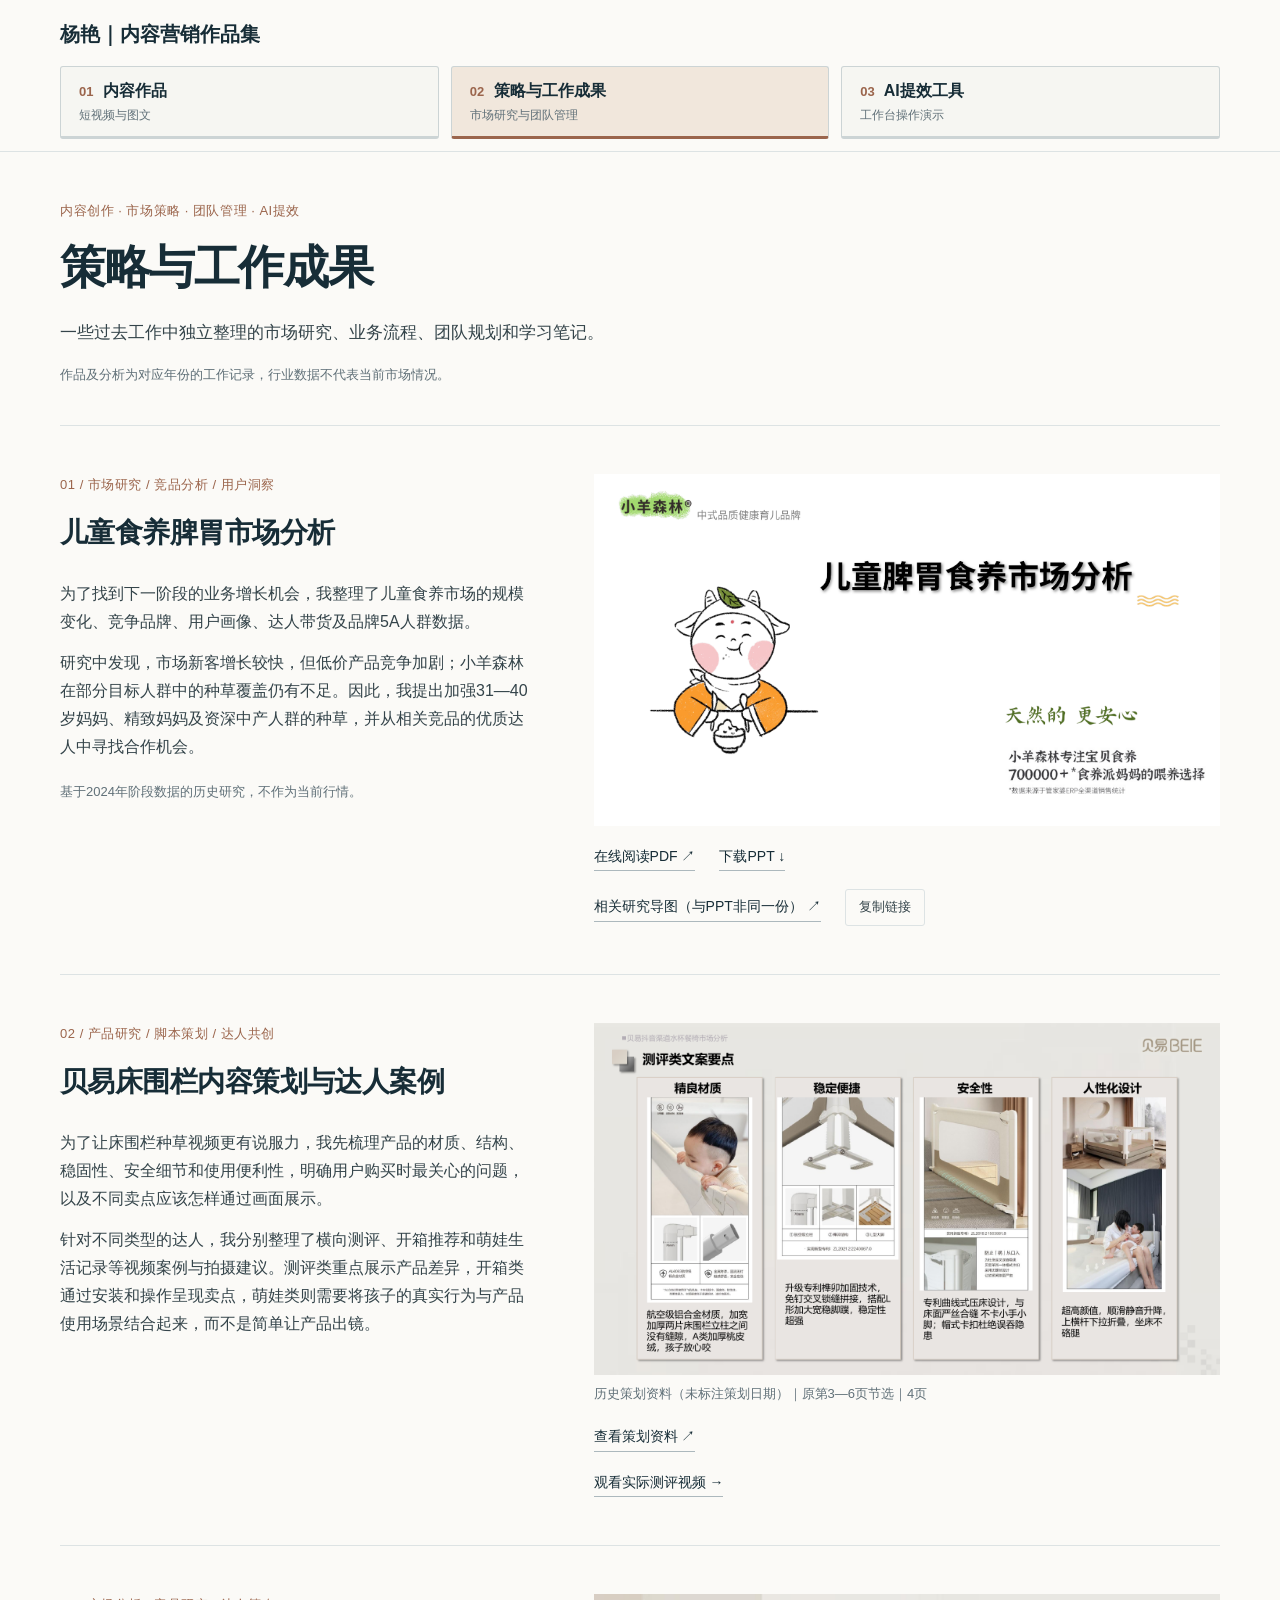
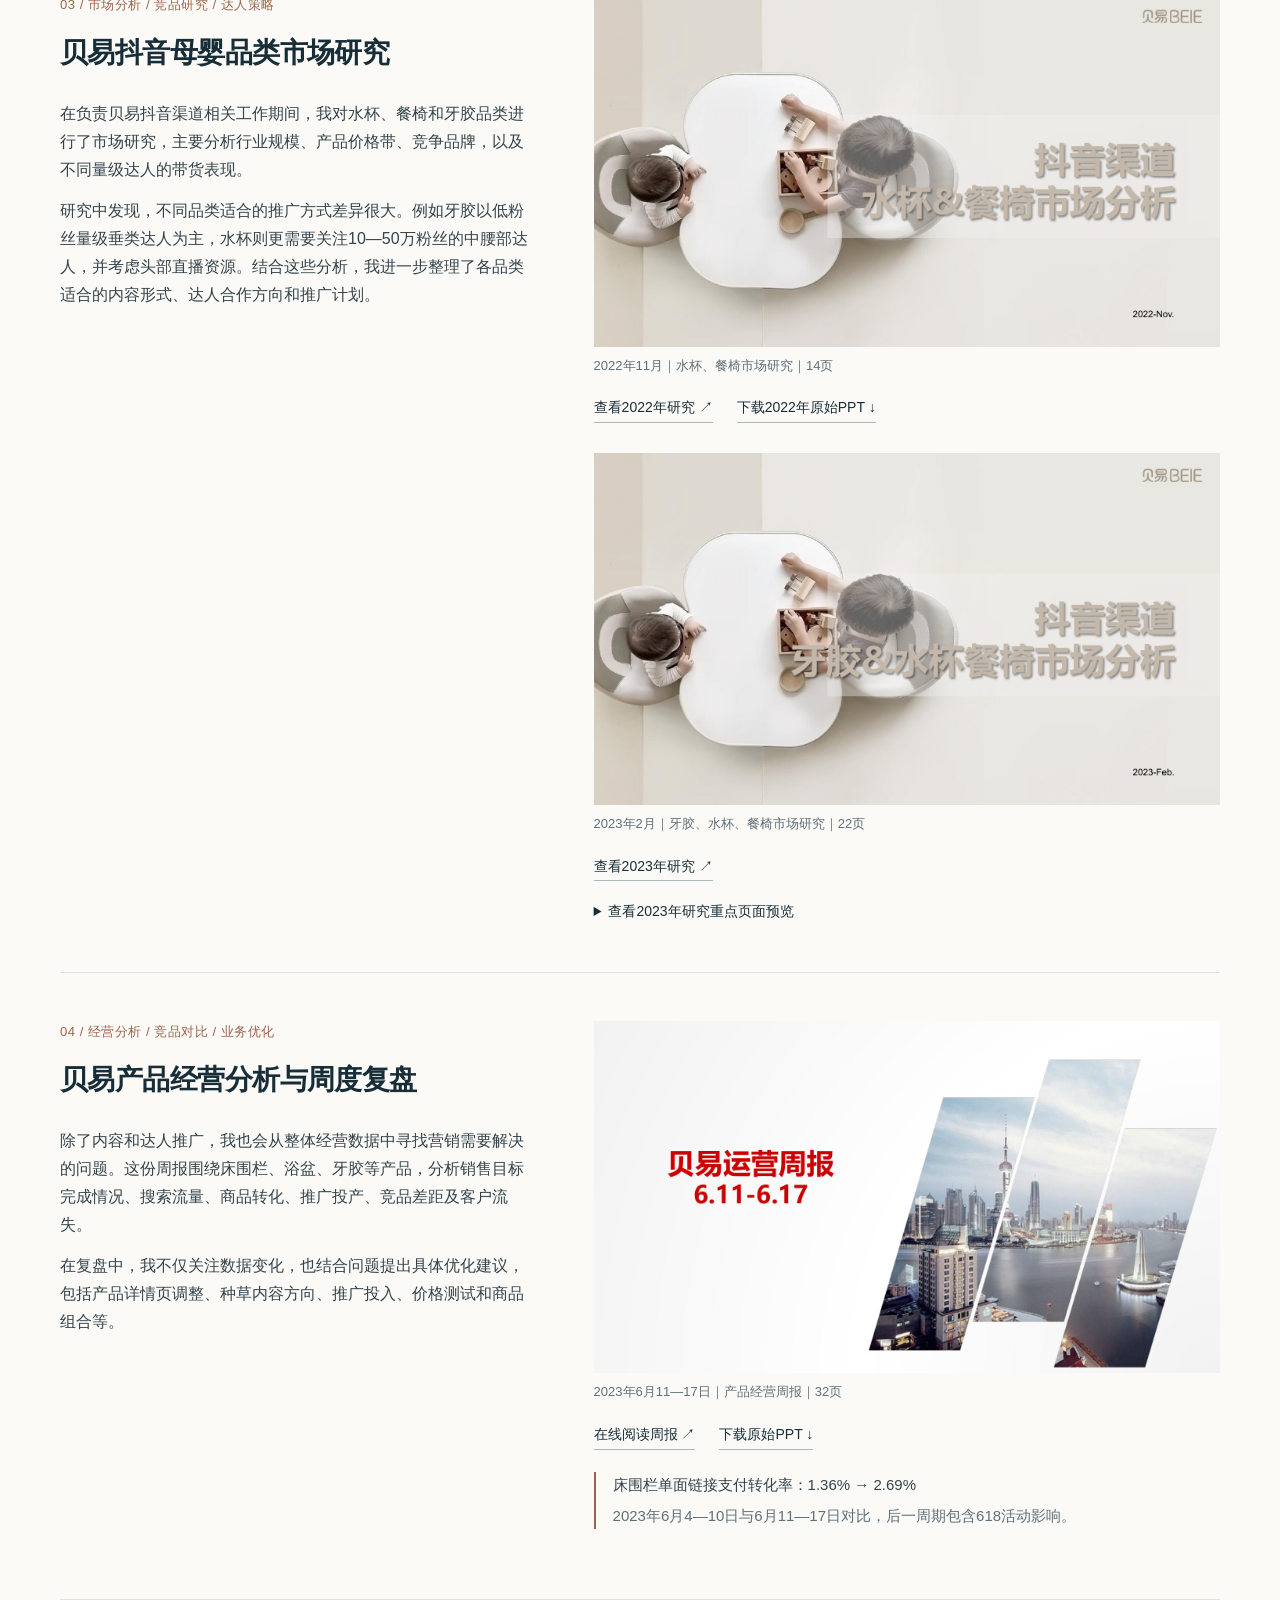
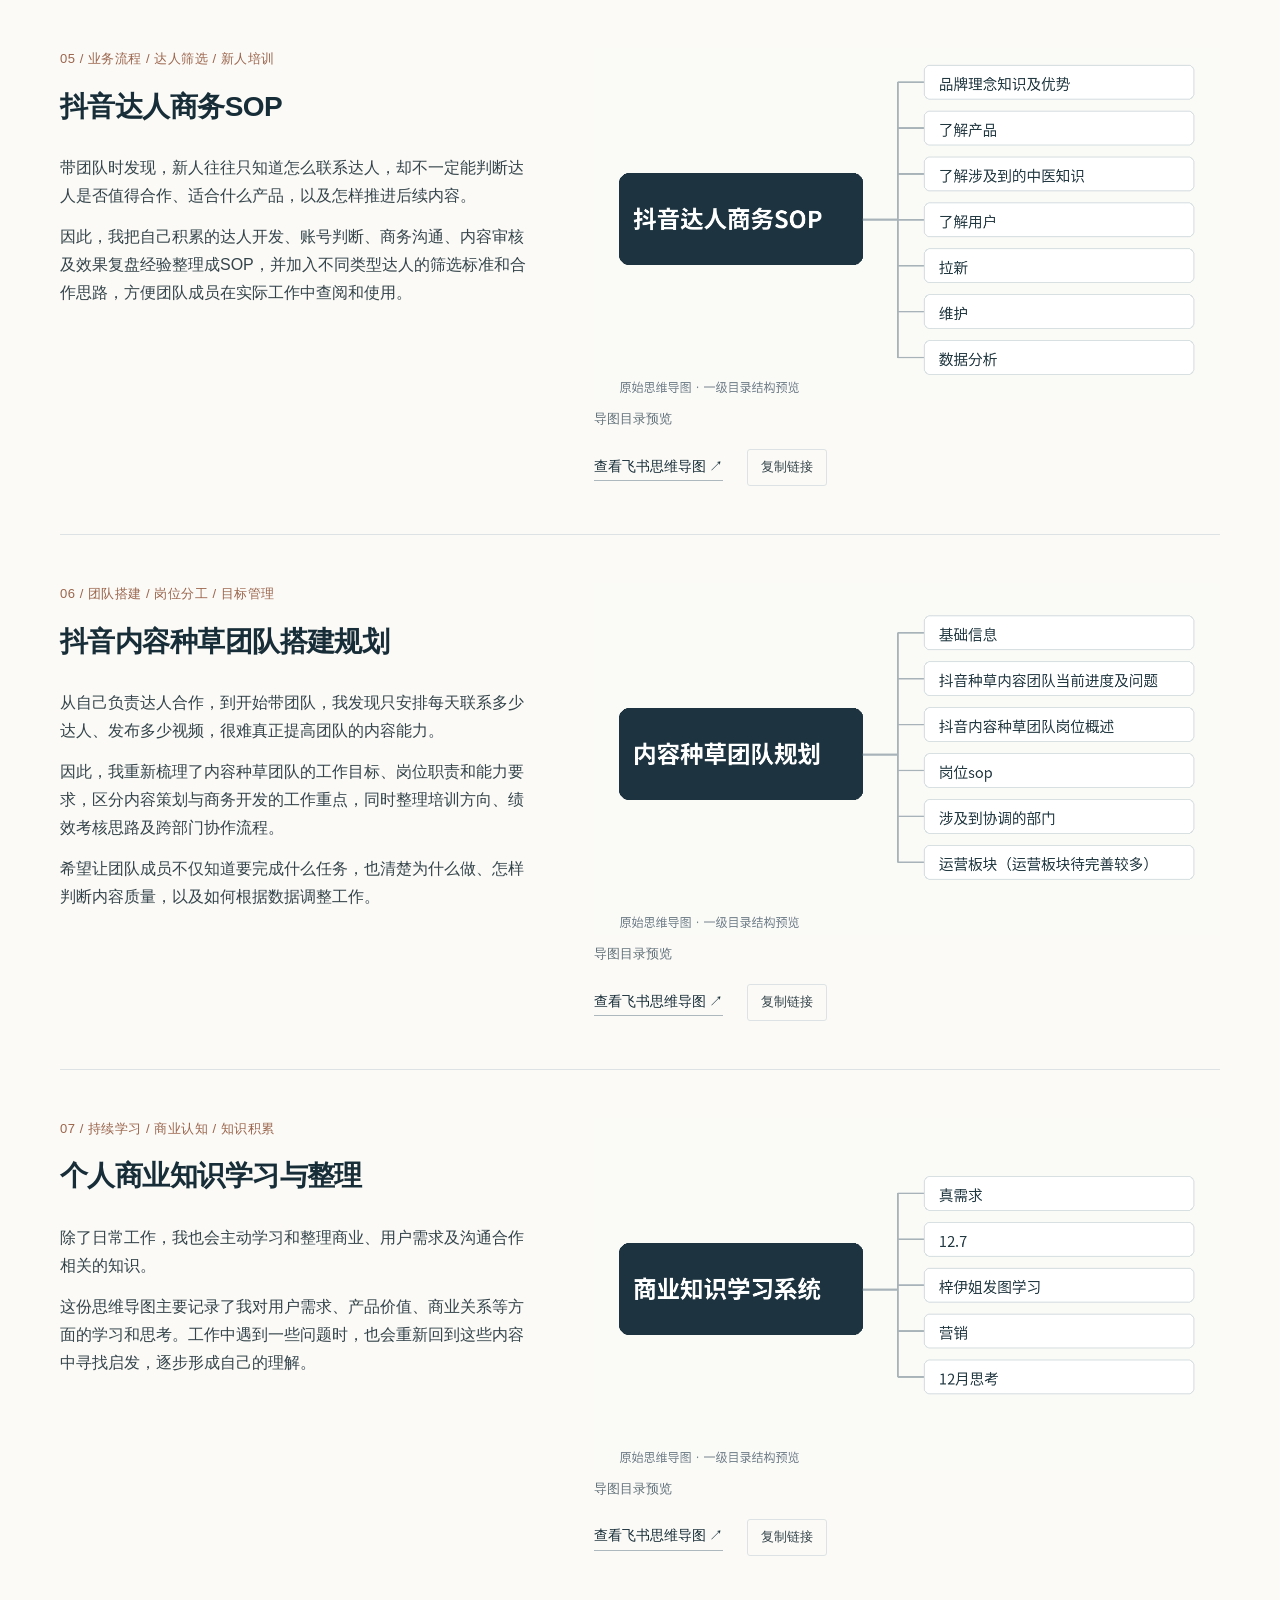
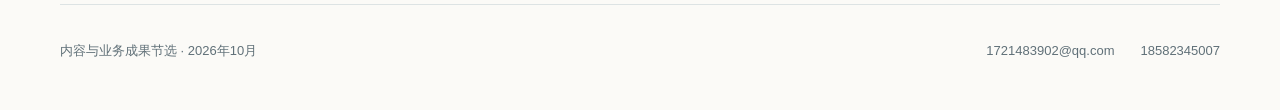
==== commit 180fa49d: "Add approved Beiyi research and operating work with original documents" ====
--- a/strategy.html
+++ b/strategy.html
@@ -1 +1 @@
-<!doctype html><html lang="zh-CN"><head><meta charset="utf-8"><meta name="viewport" content="width=device-width,initial-scale=1"><meta name="description" content="真实工作作品与项目节选。以内容创意、业务判断和实际交付物为核心。"><title>策略与工作成果 · 杨艳｜内容营销作品集</title><link rel="stylesheet" href="styles.css"><script src="site.js" defer></script></head><body><a class="skip" href="#main">跳至正文</a><header><div class="header-inner"><a class="identity" href="index.html">杨艳｜内容营销作品集</a><nav aria-label="作品集导航"><a href="index.html"><span class="nav-title"><span class="nav-number">01</span> 内容作品</span><span class="nav-description">短视频与图文</span></a><a href="strategy.html" aria-current="page"><span class="nav-title"><span class="nav-number">02</span> 策略与工作成果</span><span class="nav-description">市场研究与团队管理</span></a><a href="tools.html"><span class="nav-title"><span class="nav-number">03</span> AI提效工具</span><span class="nav-description">工作台操作演示</span></a></nav></div></header><main id="main"><section class="intro"><p class="eyebrow">内容创作 · 市场策略 · 团队管理 · AI提效</p><h1>策略与工作成果</h1><p class="lead">一些过去工作中独立整理的市场研究、业务流程、团队规划和学习笔记。</p><p class="page-notice">作品及分析为对应年份的工作记录，行业数据不代表当前市场情况。</p></section><article class="work-row" id="s01"><div class="copy"><p class="eyebrow">01 / 市场研究 / 竞品分析 / 用户洞察</p><h2>儿童食养脾胃市场分析</h2><div class="detail"><p>为了找到下一阶段的业务增长机会，我整理了儿童食养市场的规模变化、竞争品牌、用户画像、达人带货及品牌5A人群数据。</p><p>研究中发现，市场新客增长较快，但低价产品竞争加剧；小羊森林在部分目标人群中的种草覆盖仍有不足。因此，我提出加强31—40岁妈妈、精致妈妈及资深中产人群的种草，并从相关竞品的优质达人中寻找合作机会。</p></div><p class="note">基于2024年阶段数据的历史研究，不作为当前行情。</p></div><div class="media-column"><a class="document-preview" href="assets/images/market-cover.png" target="_blank" rel="noopener noreferrer"><img src="assets/images/market-cover.png" alt="儿童食养脾胃市场分析 — 原PPT封面" loading="lazy"></a><div class="actions"><a href="assets/docs/market-analysis-preview.pdf" target="_blank" rel="noopener noreferrer">在线阅读PDF ↗</a><a href="assets/docs/market-analysis-original.pptx" download>下载PPT ↓</a></div><div class="actions"><a href="https://pcn23mcs4is1.feishu.cn/wiki/QUFVwAo5di3uu1kjP9Fck3LwnAc#mindmap" target="_blank" rel="noopener noreferrer">相关研究导图（与PPT非同一份） <span aria-hidden="true">↗</span></a><button type="button" data-copy="https://pcn23mcs4is1.feishu.cn/wiki/QUFVwAo5di3uu1kjP9Fck3LwnAc#mindmap">复制链接</button></div></div></article><article class="work-row" id="s02"><div class="copy"><p class="eyebrow">02 / 业务流程 / 达人筛选 / 新人培训</p><h2>抖音达人商务SOP</h2><div class="detail"><p>带团队时发现，新人往往只知道怎么联系达人，却不一定能判断达人是否值得合作、适合什么产品，以及怎样推进后续内容。</p><p>因此，我把自己积累的达人开发、账号判断、商务沟通、内容审核及效果复盘经验整理成SOP，并加入不同类型达人的筛选标准和合作思路，方便团队成员在实际工作中查阅和使用。</p></div></div><div class="media-column"><a class="document-preview" href="assets/images/mindmap-sop.png" target="_blank" rel="noopener noreferrer"><img src="assets/images/mindmap-sop.png" alt="抖音达人商务SOP — 导图目录预览" loading="lazy"></a><p class="caption">导图目录预览</p><div class="actions"><a href="https://pcn23mcs4is1.feishu.cn/wiki/IPFDwThTmijuw2khkincq4VanCb#mindmap" target="_blank" rel="noopener noreferrer">查看飞书思维导图 <span aria-hidden="true">↗</span></a><button type="button" data-copy="https://pcn23mcs4is1.feishu.cn/wiki/IPFDwThTmijuw2khkincq4VanCb#mindmap">复制链接</button></div></div></article><article class="work-row" id="s03"><div class="copy"><p class="eyebrow">03 / 团队搭建 / 岗位分工 / 目标管理</p><h2>抖音内容种草团队搭建规划</h2><div class="detail"><p>从自己负责达人合作，到开始带团队，我发现只安排每天联系多少达人、发布多少视频，很难真正提高团队的内容能力。</p><p>因此，我重新梳理了内容种草团队的工作目标、岗位职责和能力要求，区分内容策划与商务开发的工作重点，同时整理培训方向、绩效考核思路及跨部门协作流程。</p><p>希望让团队成员不仅知道要完成什么任务，也清楚为什么做、怎样判断内容质量，以及如何根据数据调整工作。</p></div></div><div class="media-column"><a class="document-preview" href="assets/images/mindmap-team.png" target="_blank" rel="noopener noreferrer"><img src="assets/images/mindmap-team.png" alt="抖音内容种草团队搭建规划 — 导图目录预览" loading="lazy"></a><p class="caption">导图目录预览</p><div class="actions"><a href="https://pcn23mcs4is1.feishu.cn/wiki/AV0CwPqfiiqv0ukItLGcnEt6nHh#mindmap" target="_blank" rel="noopener noreferrer">查看飞书思维导图 <span aria-hidden="true">↗</span></a><button type="button" data-copy="https://pcn23mcs4is1.feishu.cn/wiki/AV0CwPqfiiqv0ukItLGcnEt6nHh#mindmap">复制链接</button></div></div></article><article class="work-row" id="s04"><div class="copy"><p class="eyebrow">04 / 持续学习 / 商业认知 / 知识积累</p><h2>个人商业知识学习与整理</h2><div class="detail"><p>除了日常工作，我也会主动学习和整理商业、用户需求及沟通合作相关的知识。</p><p>这份思维导图主要记录了我对用户需求、产品价值、商业关系等方面的学习和思考。工作中遇到一些问题时，也会重新回到这些内容中寻找启发，逐步形成自己的理解。</p></div></div><div class="media-column"><a class="document-preview" href="assets/images/mindmap-learning.png" target="_blank" rel="noopener noreferrer"><img src="assets/images/mindmap-learning.png" alt="个人商业知识学习与整理 — 导图目录预览" loading="lazy"></a><p class="caption">导图目录预览</p><div class="actions"><a href="https://oq0x8bxetg.feishu.cn/wiki/Ba6FwF2KCiwd0skxXkWcYzBxnje#mindmap" target="_blank" rel="noopener noreferrer">查看飞书思维导图 <span aria-hidden="true">↗</span></a><button type="button" data-copy="https://oq0x8bxetg.feishu.cn/wiki/Ba6FwF2KCiwd0skxXkWcYzBxnje#mindmap">复制链接</button></div></div></article></main><footer><p>内容与业务成果节选 · 2026年10月</p><div><a href="mailto:1721483902@qq.com">1721483902@qq.com</a><a href="tel:18582345007">18582345007</a></div></footer><dialog id="copy-dialog"><form method="dialog"><h2>复制原始链接</h2><p>请选中下方链接并复制。</p><input aria-label="原始链接" readonly><button>关闭</button></form></dialog><p class="toast" role="status" aria-live="polite"></p></body></html>+<!doctype html><html lang="zh-CN"><head><meta charset="utf-8"><meta name="viewport" content="width=device-width,initial-scale=1"><meta name="description" content="真实工作作品与项目节选。以内容创意、业务判断和实际交付物为核心。"><title>策略与工作成果 · 杨艳｜内容营销作品集</title><link rel="stylesheet" href="styles.css"><script src="site.js" defer></script></head><body><a class="skip" href="#main">跳至正文</a><header><div class="header-inner"><a class="identity" href="index.html">杨艳｜内容营销作品集</a><nav aria-label="作品集导航"><a href="index.html"><span class="nav-title"><span class="nav-number">01</span> 内容作品</span><span class="nav-description">短视频与图文</span></a><a href="strategy.html" aria-current="page"><span class="nav-title"><span class="nav-number">02</span> 策略与工作成果</span><span class="nav-description">市场研究与团队管理</span></a><a href="tools.html"><span class="nav-title"><span class="nav-number">03</span> AI提效工具</span><span class="nav-description">工作台操作演示</span></a></nav></div></header><main id="main"><section class="intro"><p class="eyebrow">内容创作 · 市场策略 · 团队管理 · AI提效</p><h1>策略与工作成果</h1><p class="lead">一些过去工作中独立整理的市场研究、业务流程、团队规划和学习笔记。</p><p class="page-notice">作品及分析为对应年份的工作记录，行业数据不代表当前市场情况。</p></section><article class="work-row" id="s01"><div class="copy"><p class="eyebrow">01 / 市场研究 / 竞品分析 / 用户洞察</p><h2>儿童食养脾胃市场分析</h2><div class="detail"><p>为了找到下一阶段的业务增长机会，我整理了儿童食养市场的规模变化、竞争品牌、用户画像、达人带货及品牌5A人群数据。</p><p>研究中发现，市场新客增长较快，但低价产品竞争加剧；小羊森林在部分目标人群中的种草覆盖仍有不足。因此，我提出加强31—40岁妈妈、精致妈妈及资深中产人群的种草，并从相关竞品的优质达人中寻找合作机会。</p></div><p class="note">基于2024年阶段数据的历史研究，不作为当前行情。</p></div><div class="media-column"><a class="document-preview" href="assets/images/market-cover.png" target="_blank" rel="noopener noreferrer"><img src="assets/images/market-cover.png" alt="儿童食养脾胃市场分析 — 原PPT封面" loading="lazy"></a><div class="actions"><a href="assets/docs/market-analysis-preview.pdf" target="_blank" rel="noopener noreferrer">在线阅读PDF ↗</a><a href="assets/docs/market-analysis-original.pptx" download>下载PPT ↓</a></div><div class="actions"><a href="https://pcn23mcs4is1.feishu.cn/wiki/QUFVwAo5di3uu1kjP9Fck3LwnAc#mindmap" target="_blank" rel="noopener noreferrer">相关研究导图（与PPT非同一份） <span aria-hidden="true">↗</span></a><button type="button" data-copy="https://pcn23mcs4is1.feishu.cn/wiki/QUFVwAo5di3uu1kjP9Fck3LwnAc#mindmap" data-copy-kind="link">复制链接</button></div></div></article><article class="work-row" id="s-bedrail"><div class="copy"><p class="eyebrow">02 / 产品研究 / 脚本策划 / 达人共创</p><h2>贝易床围栏内容策划与达人案例</h2><div class="detail"><p>为了让床围栏种草视频更有说服力，我先梳理产品的材质、结构、稳固性、安全细节和使用便利性，明确用户购买时最关心的问题，以及不同卖点应该怎样通过画面展示。</p><p>针对不同类型的达人，我分别整理了横向测评、开箱推荐和萌娃生活记录等视频案例与拍摄建议。测评类重点展示产品差异，开箱类通过安装和操作呈现卖点，萌娃类则需要将孩子的真实行为与产品使用场景结合起来，而不是简单让产品出镜。</p></div></div><div class="media-column"><figure class="research-document"><a class="document-preview" href="assets/docs/beiyi-bedrail-excerpt.pdf" target="_blank" rel="noopener noreferrer"><img src="assets/images/beiyi-bedrail-page-3.png" alt="床围栏内容策划资料 — 真实资料预览" loading="lazy"></a><figcaption class="caption">历史策划资料（未标注策划日期）｜原第3—6页节选｜4页</figcaption><div class="actions"><a href="assets/docs/beiyi-bedrail-excerpt.pdf" target="_blank" rel="noopener noreferrer">查看策划资料 ↗</a></div></figure><div class="actions"><a href="index.html#work04">观看实际测评视频 →</a></div></div></article><article class="work-row" id="s-beiyi-market"><div class="copy"><p class="eyebrow">03 / 市场分析 / 竞品研究 / 达人策略</p><h2>贝易抖音母婴品类市场研究</h2><div class="detail"><p>在负责贝易抖音渠道相关工作期间，我对水杯、餐椅和牙胶品类进行了市场研究，主要分析行业规模、产品价格带、竞争品牌，以及不同量级达人的带货表现。</p><p>研究中发现，不同品类适合的推广方式差异很大。例如牙胶以低粉丝量级垂类达人为主，水杯则更需要关注10—50万粉丝的中腰部达人，并考虑头部直播资源。结合这些分析，我进一步整理了各品类适合的内容形式、达人合作方向和推广计划。</p></div></div><div class="media-column"><figure class="research-document"><a class="document-preview" href="assets/docs/beiyi-market-2022.pdf" target="_blank" rel="noopener noreferrer"><img src="assets/images/beiyi-market-2022-cover.png" alt="水杯、餐椅市场研究 — 真实资料预览" loading="lazy"></a><figcaption class="caption">2022年11月｜水杯、餐椅市场研究｜14页</figcaption><div class="actions"><a href="assets/docs/beiyi-market-2022.pdf" target="_blank" rel="noopener noreferrer">查看2022年研究 ↗</a><a href="assets/docs/beiyi-market-2022-original.pptx" download>下载2022年原始PPT ↓</a></div></figure><figure class="research-document"><a class="document-preview" href="assets/docs/beiyi-market-2023.pdf" target="_blank" rel="noopener noreferrer"><img src="assets/images/beiyi-market-2023-cover.png" alt="牙胶、水杯、餐椅市场研究 — 真实资料预览" loading="lazy"></a><figcaption class="caption">2023年2月｜牙胶、水杯、餐椅市场研究｜22页</figcaption><div class="actions"><a href="assets/docs/beiyi-market-2023.pdf" target="_blank" rel="noopener noreferrer">查看2023年研究 ↗</a></div><details class="document-highlights"><summary>查看2023年研究重点页面预览</summary><p class="caption">第14页中的推广数量为当时的计划。</p><a class="document-preview" href="assets/docs/beiyi-market-2023.pdf#page=5" target="_blank" rel="noopener noreferrer"><img src="assets/images/beiyi-market-2023-page-5.png" alt="2023年研究 — 第5页" loading="lazy"></a><p class="caption">第5页 · 点击在线阅读</p><a class="document-preview" href="assets/docs/beiyi-market-2023.pdf#page=10" target="_blank" rel="noopener noreferrer"><img src="assets/images/beiyi-market-2023-page-10.png" alt="2023年研究 — 第10页" loading="lazy"></a><p class="caption">第10页 · 点击在线阅读</p><a class="document-preview" href="assets/docs/beiyi-market-2023.pdf#page=14" target="_blank" rel="noopener noreferrer"><img src="assets/images/beiyi-market-2023-page-14.png" alt="2023年研究 — 第14页" loading="lazy"></a><p class="caption">第14页 · 点击在线阅读</p><a class="document-preview" href="assets/docs/beiyi-market-2023.pdf#page=16" target="_blank" rel="noopener noreferrer"><img src="assets/images/beiyi-market-2023-page-16.png" alt="2023年研究 — 第16页" loading="lazy"></a><p class="caption">第16页 · 点击在线阅读</p><a class="document-preview" href="assets/docs/beiyi-market-2023.pdf#page=17" target="_blank" rel="noopener noreferrer"><img src="assets/images/beiyi-market-2023-page-17.png" alt="2023年研究 — 第17页" loading="lazy"></a><p class="caption">第17页 · 点击在线阅读</p><a class="document-preview" href="assets/docs/beiyi-market-2023.pdf#page=18" target="_blank" rel="noopener noreferrer"><img src="assets/images/beiyi-market-2023-page-18.png" alt="2023年研究 — 第18页" loading="lazy"></a><p class="caption">第18页 · 点击在线阅读</p><a class="document-preview" href="assets/docs/beiyi-market-2023.pdf#page=19" target="_blank" rel="noopener noreferrer"><img src="assets/images/beiyi-market-2023-page-19.png" alt="2023年研究 — 第19页" loading="lazy"></a><p class="caption">第19页 · 点击在线阅读</p><a class="document-preview" href="assets/docs/beiyi-market-2023.pdf#page=20" target="_blank" rel="noopener noreferrer"><img src="assets/images/beiyi-market-2023-page-20.png" alt="2023年研究 — 第20页" loading="lazy"></a><p class="caption">第20页 · 点击在线阅读</p><a class="document-preview" href="assets/docs/beiyi-market-2023.pdf#page=21" target="_blank" rel="noopener noreferrer"><img src="assets/images/beiyi-market-2023-page-21.png" alt="2023年研究 — 第21页" loading="lazy"></a><p class="caption">第21页 · 点击在线阅读</p></details></figure></div></article><article class="work-row" id="s-beiyi-weekly"><div class="copy"><p class="eyebrow">04 / 经营分析 / 竞品对比 / 业务优化</p><h2>贝易产品经营分析与周度复盘</h2><div class="detail"><p>除了内容和达人推广，我也会从整体经营数据中寻找营销需要解决的问题。这份周报围绕床围栏、浴盆、牙胶等产品，分析销售目标完成情况、搜索流量、商品转化、推广投产、竞品差距及客户流失。</p><p>在复盘中，我不仅关注数据变化，也结合问题提出具体优化建议，包括产品详情页调整、种草内容方向、推广投入、价格测试和商品组合等。</p></div></div><div class="media-column"><figure class="research-document"><a class="document-preview" href="assets/docs/beiyi-weekly-2023.pdf" target="_blank" rel="noopener noreferrer"><img src="assets/images/beiyi-weekly-2023-cover.png" alt="产品经营周报 — 真实资料预览" loading="lazy"></a><figcaption class="caption">2023年6月11—17日｜产品经营周报｜32页</figcaption><div class="actions"><a href="assets/docs/beiyi-weekly-2023.pdf" target="_blank" rel="noopener noreferrer">在线阅读周报 ↗</a><a href="assets/docs/beiyi-weekly-2023-original.pptx" download>下载原始PPT ↓</a></div></figure><div class="outcome"><p>床围栏单面链接支付转化率：1.36% → 2.69%</p><p class="caption">2023年6月4—10日与6月11—17日对比，后一周期包含618活动影响。</p></div></div></article><article class="work-row" id="s02"><div class="copy"><p class="eyebrow">05 / 业务流程 / 达人筛选 / 新人培训</p><h2>抖音达人商务SOP</h2><div class="detail"><p>带团队时发现，新人往往只知道怎么联系达人，却不一定能判断达人是否值得合作、适合什么产品，以及怎样推进后续内容。</p><p>因此，我把自己积累的达人开发、账号判断、商务沟通、内容审核及效果复盘经验整理成SOP，并加入不同类型达人的筛选标准和合作思路，方便团队成员在实际工作中查阅和使用。</p></div></div><div class="media-column"><a class="document-preview" href="assets/images/mindmap-sop.png" target="_blank" rel="noopener noreferrer"><img src="assets/images/mindmap-sop.png" alt="抖音达人商务SOP — 导图目录预览" loading="lazy"></a><p class="caption">导图目录预览</p><div class="actions"><a href="https://pcn23mcs4is1.feishu.cn/wiki/IPFDwThTmijuw2khkincq4VanCb#mindmap" target="_blank" rel="noopener noreferrer">查看飞书思维导图 <span aria-hidden="true">↗</span></a><button type="button" data-copy="https://pcn23mcs4is1.feishu.cn/wiki/IPFDwThTmijuw2khkincq4VanCb#mindmap" data-copy-kind="link">复制链接</button></div></div></article><article class="work-row" id="s03"><div class="copy"><p class="eyebrow">06 / 团队搭建 / 岗位分工 / 目标管理</p><h2>抖音内容种草团队搭建规划</h2><div class="detail"><p>从自己负责达人合作，到开始带团队，我发现只安排每天联系多少达人、发布多少视频，很难真正提高团队的内容能力。</p><p>因此，我重新梳理了内容种草团队的工作目标、岗位职责和能力要求，区分内容策划与商务开发的工作重点，同时整理培训方向、绩效考核思路及跨部门协作流程。</p><p>希望让团队成员不仅知道要完成什么任务，也清楚为什么做、怎样判断内容质量，以及如何根据数据调整工作。</p></div></div><div class="media-column"><a class="document-preview" href="assets/images/mindmap-team.png" target="_blank" rel="noopener noreferrer"><img src="assets/images/mindmap-team.png" alt="抖音内容种草团队搭建规划 — 导图目录预览" loading="lazy"></a><p class="caption">导图目录预览</p><div class="actions"><a href="https://pcn23mcs4is1.feishu.cn/wiki/AV0CwPqfiiqv0ukItLGcnEt6nHh#mindmap" target="_blank" rel="noopener noreferrer">查看飞书思维导图 <span aria-hidden="true">↗</span></a><button type="button" data-copy="https://pcn23mcs4is1.feishu.cn/wiki/AV0CwPqfiiqv0ukItLGcnEt6nHh#mindmap" data-copy-kind="link">复制链接</button></div></div></article><article class="work-row" id="s04"><div class="copy"><p class="eyebrow">07 / 持续学习 / 商业认知 / 知识积累</p><h2>个人商业知识学习与整理</h2><div class="detail"><p>除了日常工作，我也会主动学习和整理商业、用户需求及沟通合作相关的知识。</p><p>这份思维导图主要记录了我对用户需求、产品价值、商业关系等方面的学习和思考。工作中遇到一些问题时，也会重新回到这些内容中寻找启发，逐步形成自己的理解。</p></div></div><div class="media-column"><a class="document-preview" href="assets/images/mindmap-learning.png" target="_blank" rel="noopener noreferrer"><img src="assets/images/mindmap-learning.png" alt="个人商业知识学习与整理 — 导图目录预览" loading="lazy"></a><p class="caption">导图目录预览</p><div class="actions"><a href="https://oq0x8bxetg.feishu.cn/wiki/Ba6FwF2KCiwd0skxXkWcYzBxnje#mindmap" target="_blank" rel="noopener noreferrer">查看飞书思维导图 <span aria-hidden="true">↗</span></a><button type="button" data-copy="https://oq0x8bxetg.feishu.cn/wiki/Ba6FwF2KCiwd0skxXkWcYzBxnje#mindmap" data-copy-kind="link">复制链接</button></div></div></article></main><footer><p>内容与业务成果节选 · 2026年10月</p><div><a href="mailto:1721483902@qq.com">1721483902@qq.com</a><a href="tel:18582345007">18582345007</a></div></footer><dialog id="copy-dialog"><form method="dialog"><h2>手动复制</h2><p>自动复制失败，请选中下方文本，使用系统复制操作。</p><textarea aria-label="待复制文本" rows="6" style="width:100%;font:inherit" readonly></textarea><button>关闭</button></form></dialog><p class="toast" role="status" aria-live="polite"></p></body></html>
--- a/styles.css
+++ b/styles.css
@@ -32,3 +32,4 @@
 @media(max-width:900px){.copy{padding-right:30px}h2{font-size:24px}.work-row{padding:36px 0}footer{flex-direction:column}nav a{padding:11px 12px}.nav-title{font-size:14px}}
 @media(max-width:600px){.header-inner,main,footer{margin-left:20px;margin-right:20px}.header-inner{padding:12px 0 10px}.identity{font-size:18px;margin-bottom:10px}nav{gap:6px}nav a{padding:10px 7px;justify-content:flex-start}.nav-title{font-size:12px;line-height:1.5}.nav-number{display:block;font-size:11px;margin:0 0 2px}.nav-description{font-size:10px;margin-top:5px}h1{font-size:34px}h2{font-size:25px;margin-bottom:22px}.lead{font-size:16px}.intro{padding:30px 0 28px}.work-row{grid-template-columns:minmax(0,1fr);gap:22px;padding:34px 0}.copy{padding-right:0}.eyebrow{font-size:12px}.detail{margin:18px 0}.video-stage{min-height:160px}footer div{flex-wrap:wrap;gap:12px 24px}.gallery{gap:7px}}
 @media(prefers-reduced-motion:reduce){*{scroll-behavior:auto!important}}
+.research-document{margin:0}.research-document+.research-document{margin-top:30px}.document-highlights{margin-top:18px}.document-highlights summary{color:var(--ink);font-size:14px;cursor:pointer}.document-highlights .document-preview{margin-top:16px}
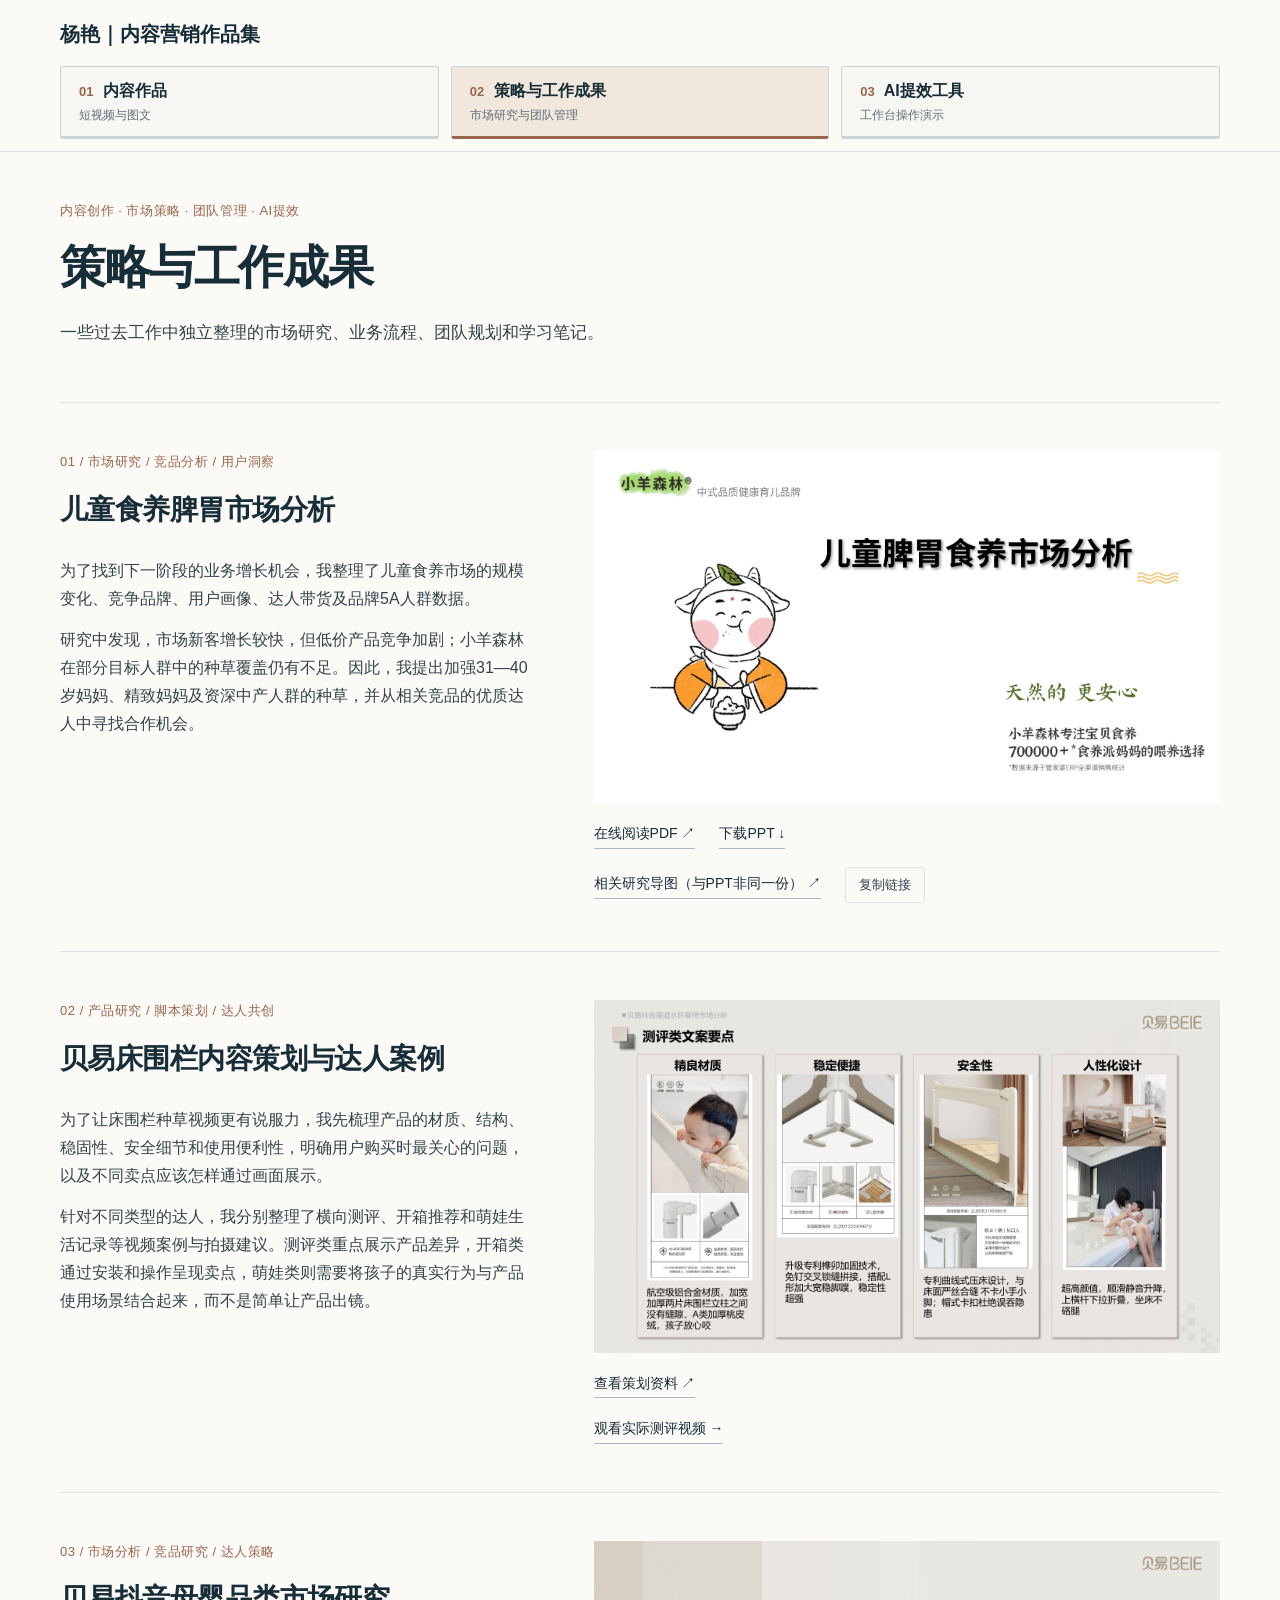
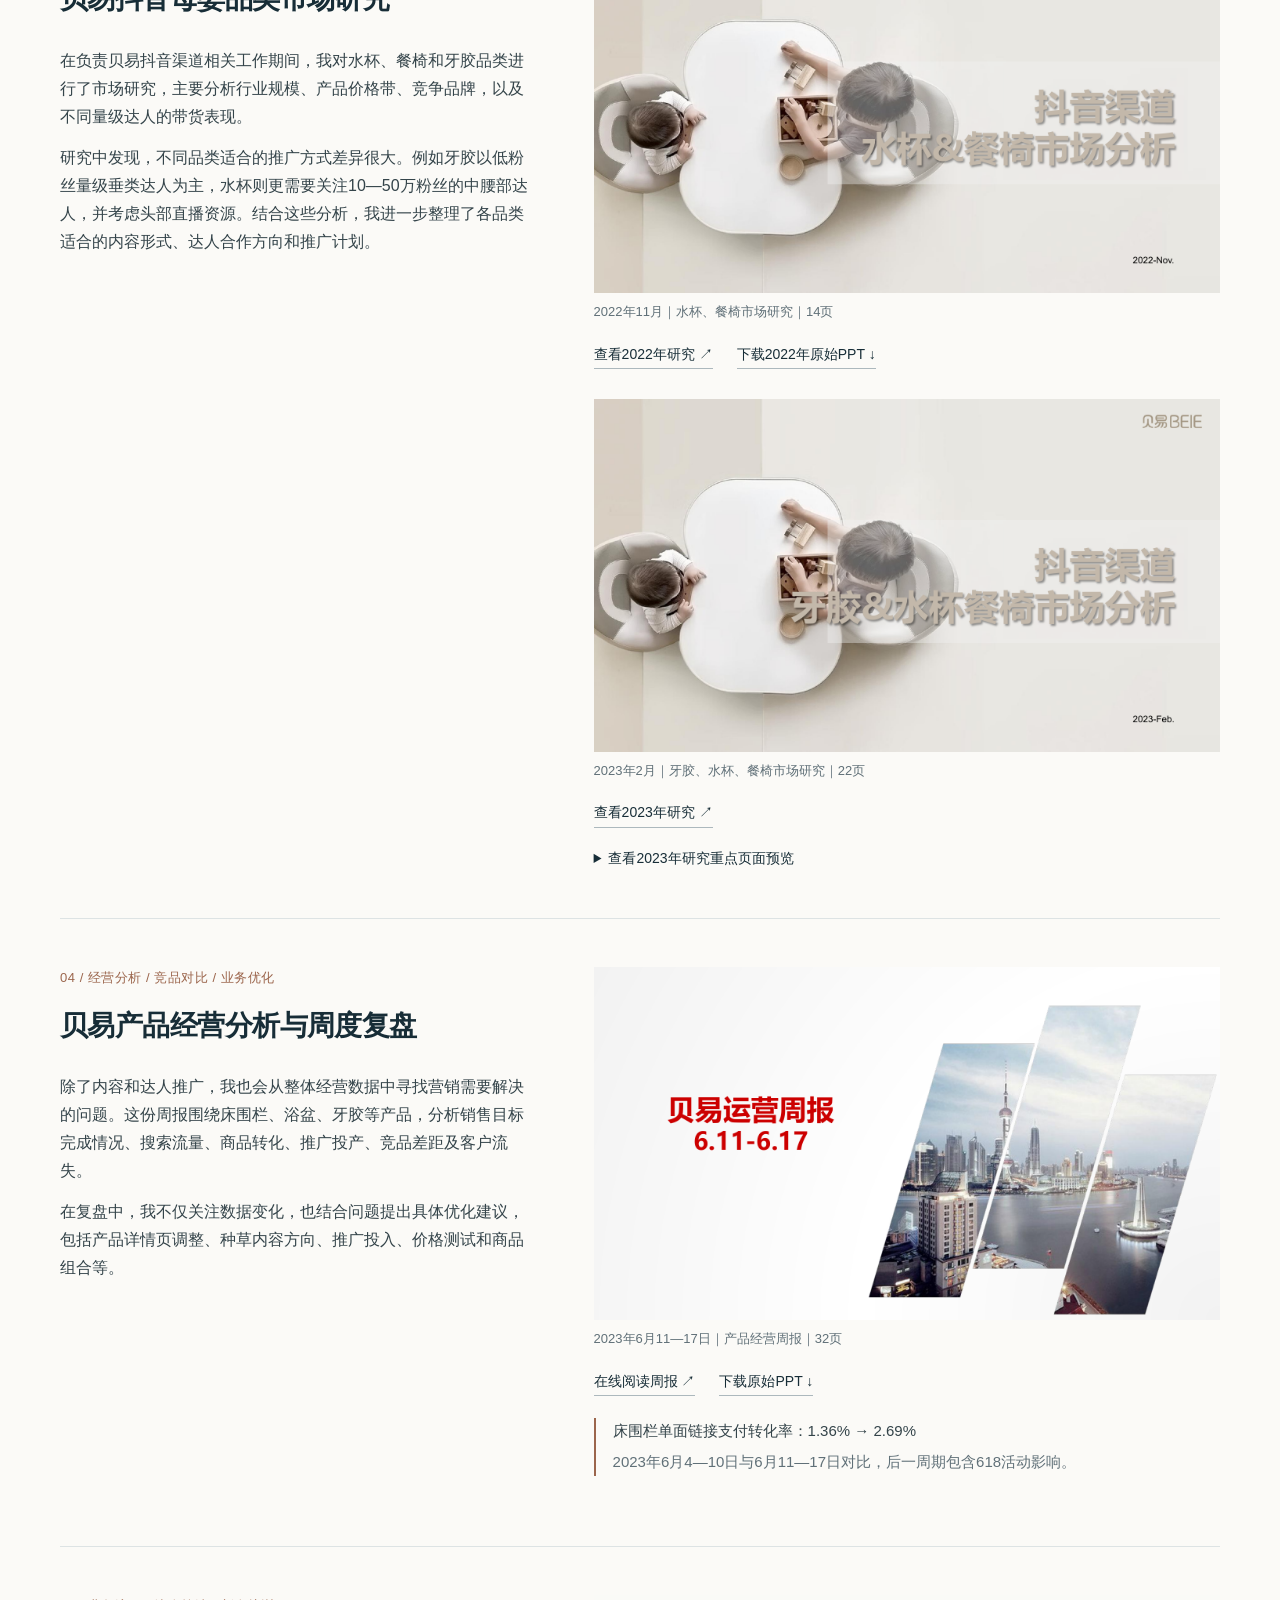
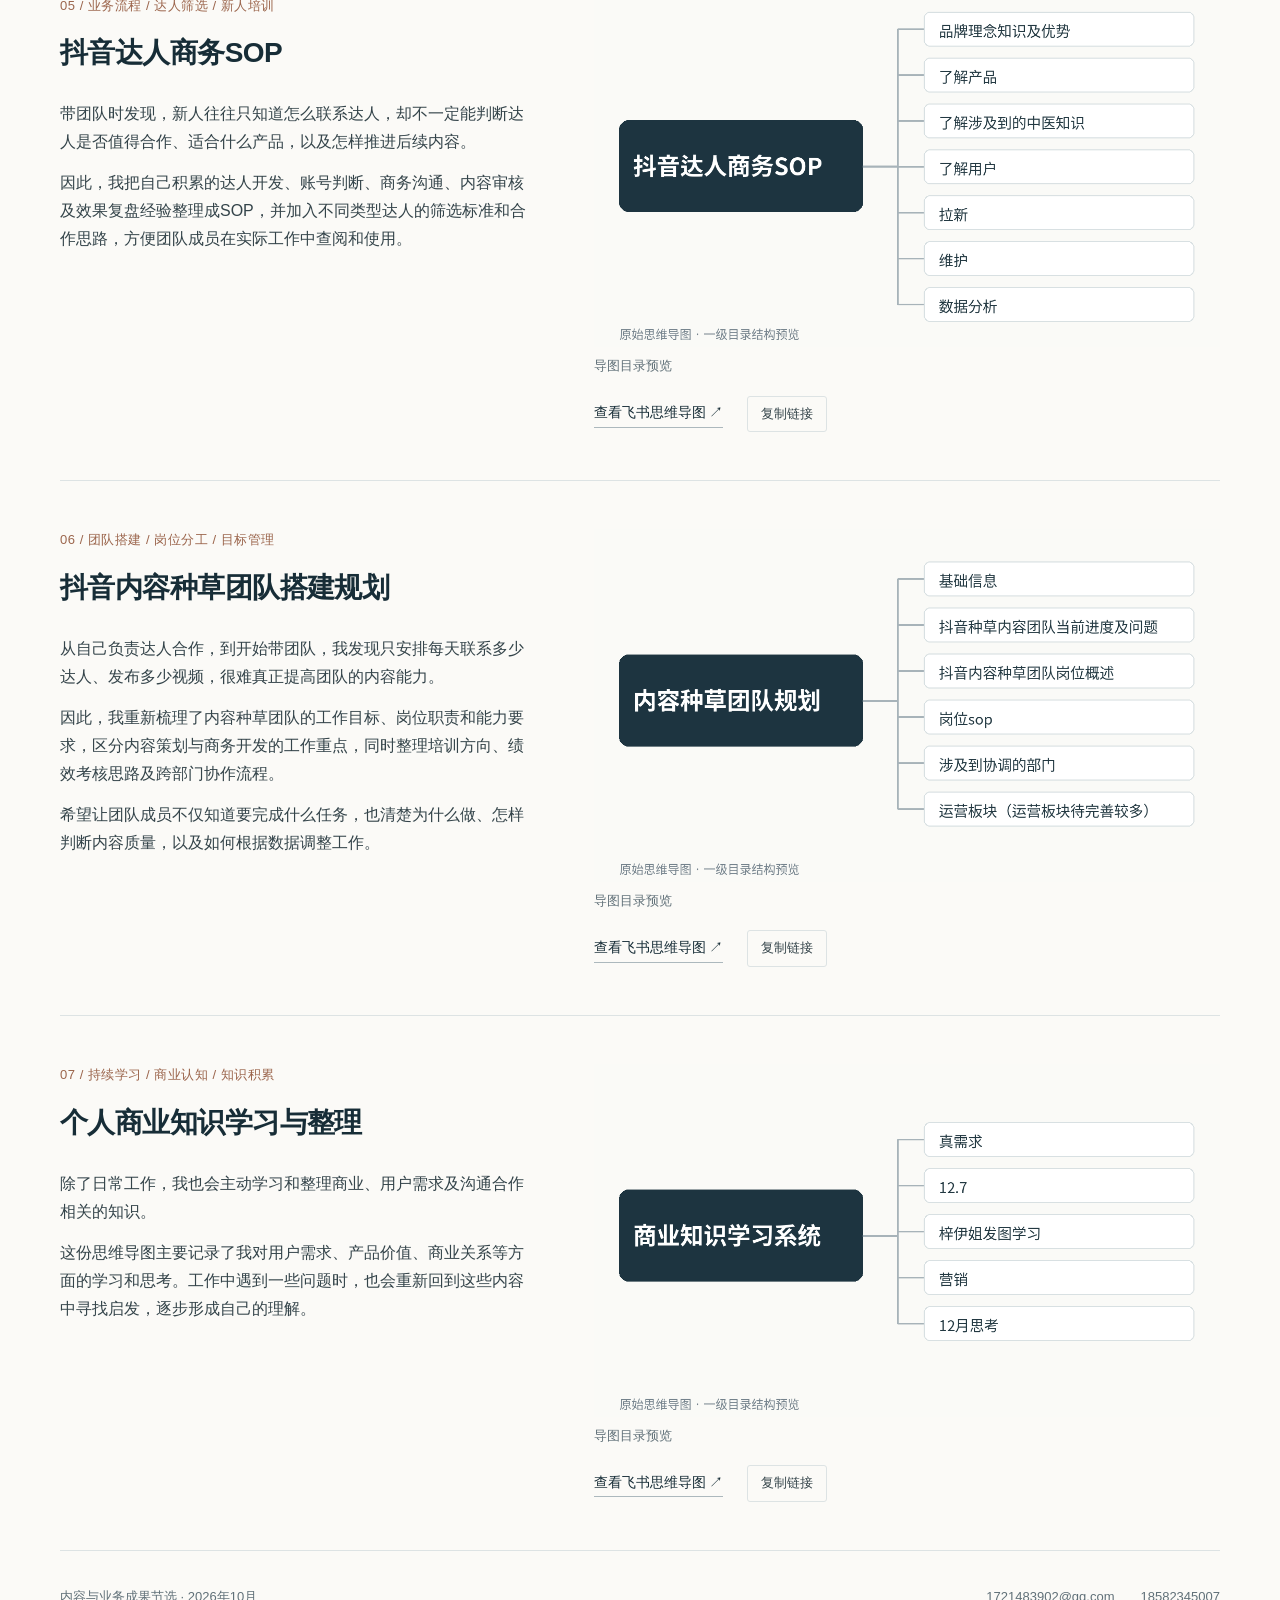
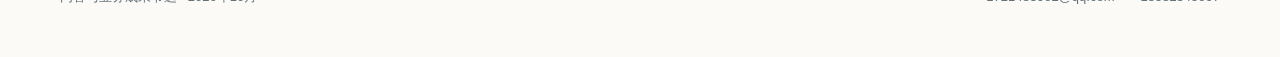
==== commit abf89791: "Hide the requested portfolio notice lines" ====
--- a/strategy.html
+++ b/strategy.html
@@ -1 +1 @@
-<!doctype html><html lang="zh-CN"><head><meta charset="utf-8"><meta name="viewport" content="width=device-width,initial-scale=1"><meta name="description" content="真实工作作品与项目节选。以内容创意、业务判断和实际交付物为核心。"><title>策略与工作成果 · 杨艳｜内容营销作品集</title><link rel="stylesheet" href="styles.css"><script src="site.js" defer></script></head><body><a class="skip" href="#main">跳至正文</a><header><div class="header-inner"><a class="identity" href="index.html">杨艳｜内容营销作品集</a><nav aria-label="作品集导航"><a href="index.html"><span class="nav-title"><span class="nav-number">01</span> 内容作品</span><span class="nav-description">短视频与图文</span></a><a href="strategy.html" aria-current="page"><span class="nav-title"><span class="nav-number">02</span> 策略与工作成果</span><span class="nav-description">市场研究与团队管理</span></a><a href="tools.html"><span class="nav-title"><span class="nav-number">03</span> AI提效工具</span><span class="nav-description">工作台操作演示</span></a></nav></div></header><main id="main"><section class="intro"><p class="eyebrow">内容创作 · 市场策略 · 团队管理 · AI提效</p><h1>策略与工作成果</h1><p class="lead">一些过去工作中独立整理的市场研究、业务流程、团队规划和学习笔记。</p><p class="page-notice">作品及分析为对应年份的工作记录，行业数据不代表当前市场情况。</p></section><article class="work-row" id="s01"><div class="copy"><p class="eyebrow">01 / 市场研究 / 竞品分析 / 用户洞察</p><h2>儿童食养脾胃市场分析</h2><div class="detail"><p>为了找到下一阶段的业务增长机会，我整理了儿童食养市场的规模变化、竞争品牌、用户画像、达人带货及品牌5A人群数据。</p><p>研究中发现，市场新客增长较快，但低价产品竞争加剧；小羊森林在部分目标人群中的种草覆盖仍有不足。因此，我提出加强31—40岁妈妈、精致妈妈及资深中产人群的种草，并从相关竞品的优质达人中寻找合作机会。</p></div><p class="note">基于2024年阶段数据的历史研究，不作为当前行情。</p></div><div class="media-column"><a class="document-preview" href="assets/images/market-cover.png" target="_blank" rel="noopener noreferrer"><img src="assets/images/market-cover.png" alt="儿童食养脾胃市场分析 — 原PPT封面" loading="lazy"></a><div class="actions"><a href="assets/docs/market-analysis-preview.pdf" target="_blank" rel="noopener noreferrer">在线阅读PDF ↗</a><a href="assets/docs/market-analysis-original.pptx" download>下载PPT ↓</a></div><div class="actions"><a href="https://pcn23mcs4is1.feishu.cn/wiki/QUFVwAo5di3uu1kjP9Fck3LwnAc#mindmap" target="_blank" rel="noopener noreferrer">相关研究导图（与PPT非同一份） <span aria-hidden="true">↗</span></a><button type="button" data-copy="https://pcn23mcs4is1.feishu.cn/wiki/QUFVwAo5di3uu1kjP9Fck3LwnAc#mindmap" data-copy-kind="link">复制链接</button></div></div></article><article class="work-row" id="s-bedrail"><div class="copy"><p class="eyebrow">02 / 产品研究 / 脚本策划 / 达人共创</p><h2>贝易床围栏内容策划与达人案例</h2><div class="detail"><p>为了让床围栏种草视频更有说服力，我先梳理产品的材质、结构、稳固性、安全细节和使用便利性，明确用户购买时最关心的问题，以及不同卖点应该怎样通过画面展示。</p><p>针对不同类型的达人，我分别整理了横向测评、开箱推荐和萌娃生活记录等视频案例与拍摄建议。测评类重点展示产品差异，开箱类通过安装和操作呈现卖点，萌娃类则需要将孩子的真实行为与产品使用场景结合起来，而不是简单让产品出镜。</p></div></div><div class="media-column"><figure class="research-document"><a class="document-preview" href="assets/docs/beiyi-bedrail-excerpt.pdf" target="_blank" rel="noopener noreferrer"><img src="assets/images/beiyi-bedrail-page-3.png" alt="床围栏内容策划资料 — 真实资料预览" loading="lazy"></a><figcaption class="caption">历史策划资料（未标注策划日期）｜原第3—6页节选｜4页</figcaption><div class="actions"><a href="assets/docs/beiyi-bedrail-excerpt.pdf" target="_blank" rel="noopener noreferrer">查看策划资料 ↗</a></div></figure><div class="actions"><a href="index.html#work04">观看实际测评视频 →</a></div></div></article><article class="work-row" id="s-beiyi-market"><div class="copy"><p class="eyebrow">03 / 市场分析 / 竞品研究 / 达人策略</p><h2>贝易抖音母婴品类市场研究</h2><div class="detail"><p>在负责贝易抖音渠道相关工作期间，我对水杯、餐椅和牙胶品类进行了市场研究，主要分析行业规模、产品价格带、竞争品牌，以及不同量级达人的带货表现。</p><p>研究中发现，不同品类适合的推广方式差异很大。例如牙胶以低粉丝量级垂类达人为主，水杯则更需要关注10—50万粉丝的中腰部达人，并考虑头部直播资源。结合这些分析，我进一步整理了各品类适合的内容形式、达人合作方向和推广计划。</p></div></div><div class="media-column"><figure class="research-document"><a class="document-preview" href="assets/docs/beiyi-market-2022.pdf" target="_blank" rel="noopener noreferrer"><img src="assets/images/beiyi-market-2022-cover.png" alt="水杯、餐椅市场研究 — 真实资料预览" loading="lazy"></a><figcaption class="caption">2022年11月｜水杯、餐椅市场研究｜14页</figcaption><div class="actions"><a href="assets/docs/beiyi-market-2022.pdf" target="_blank" rel="noopener noreferrer">查看2022年研究 ↗</a><a href="assets/docs/beiyi-market-2022-original.pptx" download>下载2022年原始PPT ↓</a></div></figure><figure class="research-document"><a class="document-preview" href="assets/docs/beiyi-market-2023.pdf" target="_blank" rel="noopener noreferrer"><img src="assets/images/beiyi-market-2023-cover.png" alt="牙胶、水杯、餐椅市场研究 — 真实资料预览" loading="lazy"></a><figcaption class="caption">2023年2月｜牙胶、水杯、餐椅市场研究｜22页</figcaption><div class="actions"><a href="assets/docs/beiyi-market-2023.pdf" target="_blank" rel="noopener noreferrer">查看2023年研究 ↗</a></div><details class="document-highlights"><summary>查看2023年研究重点页面预览</summary><p class="caption">第14页中的推广数量为当时的计划。</p><a class="document-preview" href="assets/docs/beiyi-market-2023.pdf#page=5" target="_blank" rel="noopener noreferrer"><img src="assets/images/beiyi-market-2023-page-5.png" alt="2023年研究 — 第5页" loading="lazy"></a><p class="caption">第5页 · 点击在线阅读</p><a class="document-preview" href="assets/docs/beiyi-market-2023.pdf#page=10" target="_blank" rel="noopener noreferrer"><img src="assets/images/beiyi-market-2023-page-10.png" alt="2023年研究 — 第10页" loading="lazy"></a><p class="caption">第10页 · 点击在线阅读</p><a class="document-preview" href="assets/docs/beiyi-market-2023.pdf#page=14" target="_blank" rel="noopener noreferrer"><img src="assets/images/beiyi-market-2023-page-14.png" alt="2023年研究 — 第14页" loading="lazy"></a><p class="caption">第14页 · 点击在线阅读</p><a class="document-preview" href="assets/docs/beiyi-market-2023.pdf#page=16" target="_blank" rel="noopener noreferrer"><img src="assets/images/beiyi-market-2023-page-16.png" alt="2023年研究 — 第16页" loading="lazy"></a><p class="caption">第16页 · 点击在线阅读</p><a class="document-preview" href="assets/docs/beiyi-market-2023.pdf#page=17" target="_blank" rel="noopener noreferrer"><img src="assets/images/beiyi-market-2023-page-17.png" alt="2023年研究 — 第17页" loading="lazy"></a><p class="caption">第17页 · 点击在线阅读</p><a class="document-preview" href="assets/docs/beiyi-market-2023.pdf#page=18" target="_blank" rel="noopener noreferrer"><img src="assets/images/beiyi-market-2023-page-18.png" alt="2023年研究 — 第18页" loading="lazy"></a><p class="caption">第18页 · 点击在线阅读</p><a class="document-preview" href="assets/docs/beiyi-market-2023.pdf#page=19" target="_blank" rel="noopener noreferrer"><img src="assets/images/beiyi-market-2023-page-19.png" alt="2023年研究 — 第19页" loading="lazy"></a><p class="caption">第19页 · 点击在线阅读</p><a class="document-preview" href="assets/docs/beiyi-market-2023.pdf#page=20" target="_blank" rel="noopener noreferrer"><img src="assets/images/beiyi-market-2023-page-20.png" alt="2023年研究 — 第20页" loading="lazy"></a><p class="caption">第20页 · 点击在线阅读</p><a class="document-preview" href="assets/docs/beiyi-market-2023.pdf#page=21" target="_blank" rel="noopener noreferrer"><img src="assets/images/beiyi-market-2023-page-21.png" alt="2023年研究 — 第21页" loading="lazy"></a><p class="caption">第21页 · 点击在线阅读</p></details></figure></div></article><article class="work-row" id="s-beiyi-weekly"><div class="copy"><p class="eyebrow">04 / 经营分析 / 竞品对比 / 业务优化</p><h2>贝易产品经营分析与周度复盘</h2><div class="detail"><p>除了内容和达人推广，我也会从整体经营数据中寻找营销需要解决的问题。这份周报围绕床围栏、浴盆、牙胶等产品，分析销售目标完成情况、搜索流量、商品转化、推广投产、竞品差距及客户流失。</p><p>在复盘中，我不仅关注数据变化，也结合问题提出具体优化建议，包括产品详情页调整、种草内容方向、推广投入、价格测试和商品组合等。</p></div></div><div class="media-column"><figure class="research-document"><a class="document-preview" href="assets/docs/beiyi-weekly-2023.pdf" target="_blank" rel="noopener noreferrer"><img src="assets/images/beiyi-weekly-2023-cover.png" alt="产品经营周报 — 真实资料预览" loading="lazy"></a><figcaption class="caption">2023年6月11—17日｜产品经营周报｜32页</figcaption><div class="actions"><a href="assets/docs/beiyi-weekly-2023.pdf" target="_blank" rel="noopener noreferrer">在线阅读周报 ↗</a><a href="assets/docs/beiyi-weekly-2023-original.pptx" download>下载原始PPT ↓</a></div></figure><div class="outcome"><p>床围栏单面链接支付转化率：1.36% → 2.69%</p><p class="caption">2023年6月4—10日与6月11—17日对比，后一周期包含618活动影响。</p></div></div></article><article class="work-row" id="s02"><div class="copy"><p class="eyebrow">05 / 业务流程 / 达人筛选 / 新人培训</p><h2>抖音达人商务SOP</h2><div class="detail"><p>带团队时发现，新人往往只知道怎么联系达人，却不一定能判断达人是否值得合作、适合什么产品，以及怎样推进后续内容。</p><p>因此，我把自己积累的达人开发、账号判断、商务沟通、内容审核及效果复盘经验整理成SOP，并加入不同类型达人的筛选标准和合作思路，方便团队成员在实际工作中查阅和使用。</p></div></div><div class="media-column"><a class="document-preview" href="assets/images/mindmap-sop.png" target="_blank" rel="noopener noreferrer"><img src="assets/images/mindmap-sop.png" alt="抖音达人商务SOP — 导图目录预览" loading="lazy"></a><p class="caption">导图目录预览</p><div class="actions"><a href="https://pcn23mcs4is1.feishu.cn/wiki/IPFDwThTmijuw2khkincq4VanCb#mindmap" target="_blank" rel="noopener noreferrer">查看飞书思维导图 <span aria-hidden="true">↗</span></a><button type="button" data-copy="https://pcn23mcs4is1.feishu.cn/wiki/IPFDwThTmijuw2khkincq4VanCb#mindmap" data-copy-kind="link">复制链接</button></div></div></article><article class="work-row" id="s03"><div class="copy"><p class="eyebrow">06 / 团队搭建 / 岗位分工 / 目标管理</p><h2>抖音内容种草团队搭建规划</h2><div class="detail"><p>从自己负责达人合作，到开始带团队，我发现只安排每天联系多少达人、发布多少视频，很难真正提高团队的内容能力。</p><p>因此，我重新梳理了内容种草团队的工作目标、岗位职责和能力要求，区分内容策划与商务开发的工作重点，同时整理培训方向、绩效考核思路及跨部门协作流程。</p><p>希望让团队成员不仅知道要完成什么任务，也清楚为什么做、怎样判断内容质量，以及如何根据数据调整工作。</p></div></div><div class="media-column"><a class="document-preview" href="assets/images/mindmap-team.png" target="_blank" rel="noopener noreferrer"><img src="assets/images/mindmap-team.png" alt="抖音内容种草团队搭建规划 — 导图目录预览" loading="lazy"></a><p class="caption">导图目录预览</p><div class="actions"><a href="https://pcn23mcs4is1.feishu.cn/wiki/AV0CwPqfiiqv0ukItLGcnEt6nHh#mindmap" target="_blank" rel="noopener noreferrer">查看飞书思维导图 <span aria-hidden="true">↗</span></a><button type="button" data-copy="https://pcn23mcs4is1.feishu.cn/wiki/AV0CwPqfiiqv0ukItLGcnEt6nHh#mindmap" data-copy-kind="link">复制链接</button></div></div></article><article class="work-row" id="s04"><div class="copy"><p class="eyebrow">07 / 持续学习 / 商业认知 / 知识积累</p><h2>个人商业知识学习与整理</h2><div class="detail"><p>除了日常工作，我也会主动学习和整理商业、用户需求及沟通合作相关的知识。</p><p>这份思维导图主要记录了我对用户需求、产品价值、商业关系等方面的学习和思考。工作中遇到一些问题时，也会重新回到这些内容中寻找启发，逐步形成自己的理解。</p></div></div><div class="media-column"><a class="document-preview" href="assets/images/mindmap-learning.png" target="_blank" rel="noopener noreferrer"><img src="assets/images/mindmap-learning.png" alt="个人商业知识学习与整理 — 导图目录预览" loading="lazy"></a><p class="caption">导图目录预览</p><div class="actions"><a href="https://oq0x8bxetg.feishu.cn/wiki/Ba6FwF2KCiwd0skxXkWcYzBxnje#mindmap" target="_blank" rel="noopener noreferrer">查看飞书思维导图 <span aria-hidden="true">↗</span></a><button type="button" data-copy="https://oq0x8bxetg.feishu.cn/wiki/Ba6FwF2KCiwd0skxXkWcYzBxnje#mindmap" data-copy-kind="link">复制链接</button></div></div></article></main><footer><p>内容与业务成果节选 · 2026年10月</p><div><a href="mailto:1721483902@qq.com">1721483902@qq.com</a><a href="tel:18582345007">18582345007</a></div></footer><dialog id="copy-dialog"><form method="dialog"><h2>手动复制</h2><p>自动复制失败，请选中下方文本，使用系统复制操作。</p><textarea aria-label="待复制文本" rows="6" style="width:100%;font:inherit" readonly></textarea><button>关闭</button></form></dialog><p class="toast" role="status" aria-live="polite"></p></body></html>+<!doctype html><html lang="zh-CN"><head><meta charset="utf-8"><meta name="viewport" content="width=device-width,initial-scale=1"><meta name="description" content="真实工作作品与项目节选。以内容创意、业务判断和实际交付物为核心。"><title>策略与工作成果 · 杨艳｜内容营销作品集</title><link rel="stylesheet" href="styles.css"><script src="site.js" defer></script></head><body><a class="skip" href="#main">跳至正文</a><header><div class="header-inner"><a class="identity" href="index.html">杨艳｜内容营销作品集</a><nav aria-label="作品集导航"><a href="index.html"><span class="nav-title"><span class="nav-number">01</span> 内容作品</span><span class="nav-description">短视频与图文</span></a><a href="strategy.html" aria-current="page"><span class="nav-title"><span class="nav-number">02</span> 策略与工作成果</span><span class="nav-description">市场研究与团队管理</span></a><a href="tools.html"><span class="nav-title"><span class="nav-number">03</span> AI提效工具</span><span class="nav-description">工作台操作演示</span></a></nav></div></header><main id="main"><section class="intro"><p class="eyebrow">内容创作 · 市场策略 · 团队管理 · AI提效</p><h1>策略与工作成果</h1><p class="lead">一些过去工作中独立整理的市场研究、业务流程、团队规划和学习笔记。</p></section><article class="work-row" id="s01"><div class="copy"><p class="eyebrow">01 / 市场研究 / 竞品分析 / 用户洞察</p><h2>儿童食养脾胃市场分析</h2><div class="detail"><p>为了找到下一阶段的业务增长机会，我整理了儿童食养市场的规模变化、竞争品牌、用户画像、达人带货及品牌5A人群数据。</p><p>研究中发现，市场新客增长较快，但低价产品竞争加剧；小羊森林在部分目标人群中的种草覆盖仍有不足。因此，我提出加强31—40岁妈妈、精致妈妈及资深中产人群的种草，并从相关竞品的优质达人中寻找合作机会。</p></div></div><div class="media-column"><a class="document-preview" href="assets/images/market-cover.png" target="_blank" rel="noopener noreferrer"><img src="assets/images/market-cover.png" width="1729" height="972" alt="儿童食养脾胃市场分析 — 原PPT封面" loading="lazy"></a><div class="actions"><a href="assets/docs/market-analysis-preview.pdf" target="_blank" rel="noopener noreferrer">在线阅读PDF ↗</a><a href="assets/docs/market-analysis-original.pptx" download>下载PPT ↓</a></div><div class="actions"><a href="https://pcn23mcs4is1.feishu.cn/wiki/QUFVwAo5di3uu1kjP9Fck3LwnAc#mindmap" target="_blank" rel="noopener noreferrer">相关研究导图（与PPT非同一份） <span aria-hidden="true">↗</span></a><button type="button" data-copy="https://pcn23mcs4is1.feishu.cn/wiki/QUFVwAo5di3uu1kjP9Fck3LwnAc#mindmap" data-copy-kind="link">复制链接</button></div></div></article><article class="work-row" id="s-bedrail"><div class="copy"><p class="eyebrow">02 / 产品研究 / 脚本策划 / 达人共创</p><h2>贝易床围栏内容策划与达人案例</h2><div class="detail"><p>为了让床围栏种草视频更有说服力，我先梳理产品的材质、结构、稳固性、安全细节和使用便利性，明确用户购买时最关心的问题，以及不同卖点应该怎样通过画面展示。</p><p>针对不同类型的达人，我分别整理了横向测评、开箱推荐和萌娃生活记录等视频案例与拍摄建议。测评类重点展示产品差异，开箱类通过安装和操作呈现卖点，萌娃类则需要将孩子的真实行为与产品使用场景结合起来，而不是简单让产品出镜。</p></div></div><div class="media-column"><figure class="research-document"><a class="document-preview" href="assets/docs/beiyi-bedrail-excerpt.pdf" target="_blank" rel="noopener noreferrer"><img src="assets/images/beiyi-bedrail-page-3.png" width="1600" height="900" alt="床围栏内容策划资料 — 真实资料预览" loading="lazy"></a><div class="actions"><a href="assets/docs/beiyi-bedrail-excerpt.pdf" target="_blank" rel="noopener noreferrer">查看策划资料 ↗</a></div></figure><div class="actions"><a href="index.html#work04">观看实际测评视频 →</a></div></div></article><article class="work-row" id="s-beiyi-market"><div class="copy"><p class="eyebrow">03 / 市场分析 / 竞品研究 / 达人策略</p><h2>贝易抖音母婴品类市场研究</h2><div class="detail"><p>在负责贝易抖音渠道相关工作期间，我对水杯、餐椅和牙胶品类进行了市场研究，主要分析行业规模、产品价格带、竞争品牌，以及不同量级达人的带货表现。</p><p>研究中发现，不同品类适合的推广方式差异很大。例如牙胶以低粉丝量级垂类达人为主，水杯则更需要关注10—50万粉丝的中腰部达人，并考虑头部直播资源。结合这些分析，我进一步整理了各品类适合的内容形式、达人合作方向和推广计划。</p></div></div><div class="media-column"><figure class="research-document"><a class="document-preview" href="assets/docs/beiyi-market-2022.pdf" target="_blank" rel="noopener noreferrer"><img src="assets/images/beiyi-market-2022-cover.png" width="1600" height="900" alt="水杯、餐椅市场研究 — 真实资料预览" loading="lazy"></a><figcaption class="caption">2022年11月｜水杯、餐椅市场研究｜14页</figcaption><div class="actions"><a href="assets/docs/beiyi-market-2022.pdf" target="_blank" rel="noopener noreferrer">查看2022年研究 ↗</a><a href="assets/docs/beiyi-market-2022-original.pptx" download>下载2022年原始PPT ↓</a></div></figure><figure class="research-document"><a class="document-preview" href="assets/docs/beiyi-market-2023.pdf" target="_blank" rel="noopener noreferrer"><img src="assets/images/beiyi-market-2023-cover.png" width="1600" height="900" alt="牙胶、水杯、餐椅市场研究 — 真实资料预览" loading="lazy"></a><figcaption class="caption">2023年2月｜牙胶、水杯、餐椅市场研究｜22页</figcaption><div class="actions"><a href="assets/docs/beiyi-market-2023.pdf" target="_blank" rel="noopener noreferrer">查看2023年研究 ↗</a></div><details class="document-highlights"><summary>查看2023年研究重点页面预览</summary><p class="caption">第14页中的推广数量为当时的计划。</p><a class="document-preview" href="assets/docs/beiyi-market-2023.pdf#page=5" target="_blank" rel="noopener noreferrer"><img src="assets/images/beiyi-market-2023-page-5.png" width="1600" height="900" alt="2023年研究 — 第5页" loading="lazy"></a><p class="caption">第5页 · 点击在线阅读</p><a class="document-preview" href="assets/docs/beiyi-market-2023.pdf#page=10" target="_blank" rel="noopener noreferrer"><img src="assets/images/beiyi-market-2023-page-10.png" width="1600" height="900" alt="2023年研究 — 第10页" loading="lazy"></a><p class="caption">第10页 · 点击在线阅读</p><a class="document-preview" href="assets/docs/beiyi-market-2023.pdf#page=14" target="_blank" rel="noopener noreferrer"><img src="assets/images/beiyi-market-2023-page-14.png" width="1600" height="900" alt="2023年研究 — 第14页" loading="lazy"></a><p class="caption">第14页 · 点击在线阅读</p><a class="document-preview" href="assets/docs/beiyi-market-2023.pdf#page=16" target="_blank" rel="noopener noreferrer"><img src="assets/images/beiyi-market-2023-page-16.png" width="1600" height="900" alt="2023年研究 — 第16页" loading="lazy"></a><p class="caption">第16页 · 点击在线阅读</p><a class="document-preview" href="assets/docs/beiyi-market-2023.pdf#page=17" target="_blank" rel="noopener noreferrer"><img src="assets/images/beiyi-market-2023-page-17.png" width="1600" height="900" alt="2023年研究 — 第17页" loading="lazy"></a><p class="caption">第17页 · 点击在线阅读</p><a class="document-preview" href="assets/docs/beiyi-market-2023.pdf#page=18" target="_blank" rel="noopener noreferrer"><img src="assets/images/beiyi-market-2023-page-18.png" width="1600" height="900" alt="2023年研究 — 第18页" loading="lazy"></a><p class="caption">第18页 · 点击在线阅读</p><a class="document-preview" href="assets/docs/beiyi-market-2023.pdf#page=19" target="_blank" rel="noopener noreferrer"><img src="assets/images/beiyi-market-2023-page-19.png" width="1600" height="900" alt="2023年研究 — 第19页" loading="lazy"></a><p class="caption">第19页 · 点击在线阅读</p><a class="document-preview" href="assets/docs/beiyi-market-2023.pdf#page=20" target="_blank" rel="noopener noreferrer"><img src="assets/images/beiyi-market-2023-page-20.png" width="1600" height="900" alt="2023年研究 — 第20页" loading="lazy"></a><p class="caption">第20页 · 点击在线阅读</p><a class="document-preview" href="assets/docs/beiyi-market-2023.pdf#page=21" target="_blank" rel="noopener noreferrer"><img src="assets/images/beiyi-market-2023-page-21.png" width="1600" height="900" alt="2023年研究 — 第21页" loading="lazy"></a><p class="caption">第21页 · 点击在线阅读</p></details></figure></div></article><article class="work-row" id="s-beiyi-weekly"><div class="copy"><p class="eyebrow">04 / 经营分析 / 竞品对比 / 业务优化</p><h2>贝易产品经营分析与周度复盘</h2><div class="detail"><p>除了内容和达人推广，我也会从整体经营数据中寻找营销需要解决的问题。这份周报围绕床围栏、浴盆、牙胶等产品，分析销售目标完成情况、搜索流量、商品转化、推广投产、竞品差距及客户流失。</p><p>在复盘中，我不仅关注数据变化，也结合问题提出具体优化建议，包括产品详情页调整、种草内容方向、推广投入、价格测试和商品组合等。</p></div></div><div class="media-column"><figure class="research-document"><a class="document-preview" href="assets/docs/beiyi-weekly-2023.pdf" target="_blank" rel="noopener noreferrer"><img src="assets/images/beiyi-weekly-2023-cover.png" width="1600" height="900" alt="产品经营周报 — 真实资料预览" loading="lazy"></a><figcaption class="caption">2023年6月11—17日｜产品经营周报｜32页</figcaption><div class="actions"><a href="assets/docs/beiyi-weekly-2023.pdf" target="_blank" rel="noopener noreferrer">在线阅读周报 ↗</a><a href="assets/docs/beiyi-weekly-2023-original.pptx" download>下载原始PPT ↓</a></div></figure><div class="outcome"><p>床围栏单面链接支付转化率：1.36% → 2.69%</p><p class="caption">2023年6月4—10日与6月11—17日对比，后一周期包含618活动影响。</p></div></div></article><article class="work-row" id="s02"><div class="copy"><p class="eyebrow">05 / 业务流程 / 达人筛选 / 新人培训</p><h2>抖音达人商务SOP</h2><div class="detail"><p>带团队时发现，新人往往只知道怎么联系达人，却不一定能判断达人是否值得合作、适合什么产品，以及怎样推进后续内容。</p><p>因此，我把自己积累的达人开发、账号判断、商务沟通、内容审核及效果复盘经验整理成SOP，并加入不同类型达人的筛选标准和合作思路，方便团队成员在实际工作中查阅和使用。</p></div></div><div class="media-column"><a class="document-preview" href="assets/images/mindmap-sop.png" target="_blank" rel="noopener noreferrer"><img src="assets/images/mindmap-sop.png" width="1200" height="675" alt="抖音达人商务SOP — 导图目录预览" loading="lazy"></a><p class="caption">导图目录预览</p><div class="actions"><a href="https://pcn23mcs4is1.feishu.cn/wiki/IPFDwThTmijuw2khkincq4VanCb#mindmap" target="_blank" rel="noopener noreferrer">查看飞书思维导图 <span aria-hidden="true">↗</span></a><button type="button" data-copy="https://pcn23mcs4is1.feishu.cn/wiki/IPFDwThTmijuw2khkincq4VanCb#mindmap" data-copy-kind="link">复制链接</button></div></div></article><article class="work-row" id="s03"><div class="copy"><p class="eyebrow">06 / 团队搭建 / 岗位分工 / 目标管理</p><h2>抖音内容种草团队搭建规划</h2><div class="detail"><p>从自己负责达人合作，到开始带团队，我发现只安排每天联系多少达人、发布多少视频，很难真正提高团队的内容能力。</p><p>因此，我重新梳理了内容种草团队的工作目标、岗位职责和能力要求，区分内容策划与商务开发的工作重点，同时整理培训方向、绩效考核思路及跨部门协作流程。</p><p>希望让团队成员不仅知道要完成什么任务，也清楚为什么做、怎样判断内容质量，以及如何根据数据调整工作。</p></div></div><div class="media-column"><a class="document-preview" href="assets/images/mindmap-team.png" target="_blank" rel="noopener noreferrer"><img src="assets/images/mindmap-team.png" width="1200" height="675" alt="抖音内容种草团队搭建规划 — 导图目录预览" loading="lazy"></a><p class="caption">导图目录预览</p><div class="actions"><a href="https://pcn23mcs4is1.feishu.cn/wiki/AV0CwPqfiiqv0ukItLGcnEt6nHh#mindmap" target="_blank" rel="noopener noreferrer">查看飞书思维导图 <span aria-hidden="true">↗</span></a><button type="button" data-copy="https://pcn23mcs4is1.feishu.cn/wiki/AV0CwPqfiiqv0ukItLGcnEt6nHh#mindmap" data-copy-kind="link">复制链接</button></div></div></article><article class="work-row" id="s04"><div class="copy"><p class="eyebrow">07 / 持续学习 / 商业认知 / 知识积累</p><h2>个人商业知识学习与整理</h2><div class="detail"><p>除了日常工作，我也会主动学习和整理商业、用户需求及沟通合作相关的知识。</p><p>这份思维导图主要记录了我对用户需求、产品价值、商业关系等方面的学习和思考。工作中遇到一些问题时，也会重新回到这些内容中寻找启发，逐步形成自己的理解。</p></div></div><div class="media-column"><a class="document-preview" href="assets/images/mindmap-learning.png" target="_blank" rel="noopener noreferrer"><img src="assets/images/mindmap-learning.png" width="1200" height="675" alt="个人商业知识学习与整理 — 导图目录预览" loading="lazy"></a><p class="caption">导图目录预览</p><div class="actions"><a href="https://oq0x8bxetg.feishu.cn/wiki/Ba6FwF2KCiwd0skxXkWcYzBxnje#mindmap" target="_blank" rel="noopener noreferrer">查看飞书思维导图 <span aria-hidden="true">↗</span></a><button type="button" data-copy="https://oq0x8bxetg.feishu.cn/wiki/Ba6FwF2KCiwd0skxXkWcYzBxnje#mindmap" data-copy-kind="link">复制链接</button></div></div></article></main><footer><p>内容与业务成果节选 · 2026年10月</p><div><a href="mailto:1721483902@qq.com">1721483902@qq.com</a><a href="tel:18582345007">18582345007</a></div></footer><dialog id="copy-dialog"><form method="dialog"><h2>手动复制</h2><p>自动复制失败，请选中下方文本，使用系统复制操作。</p><textarea aria-label="待复制文本" rows="6" style="width:100%;font:inherit" readonly></textarea><button>关闭</button></form></dialog><p class="toast" role="status" aria-live="polite"></p></body></html>
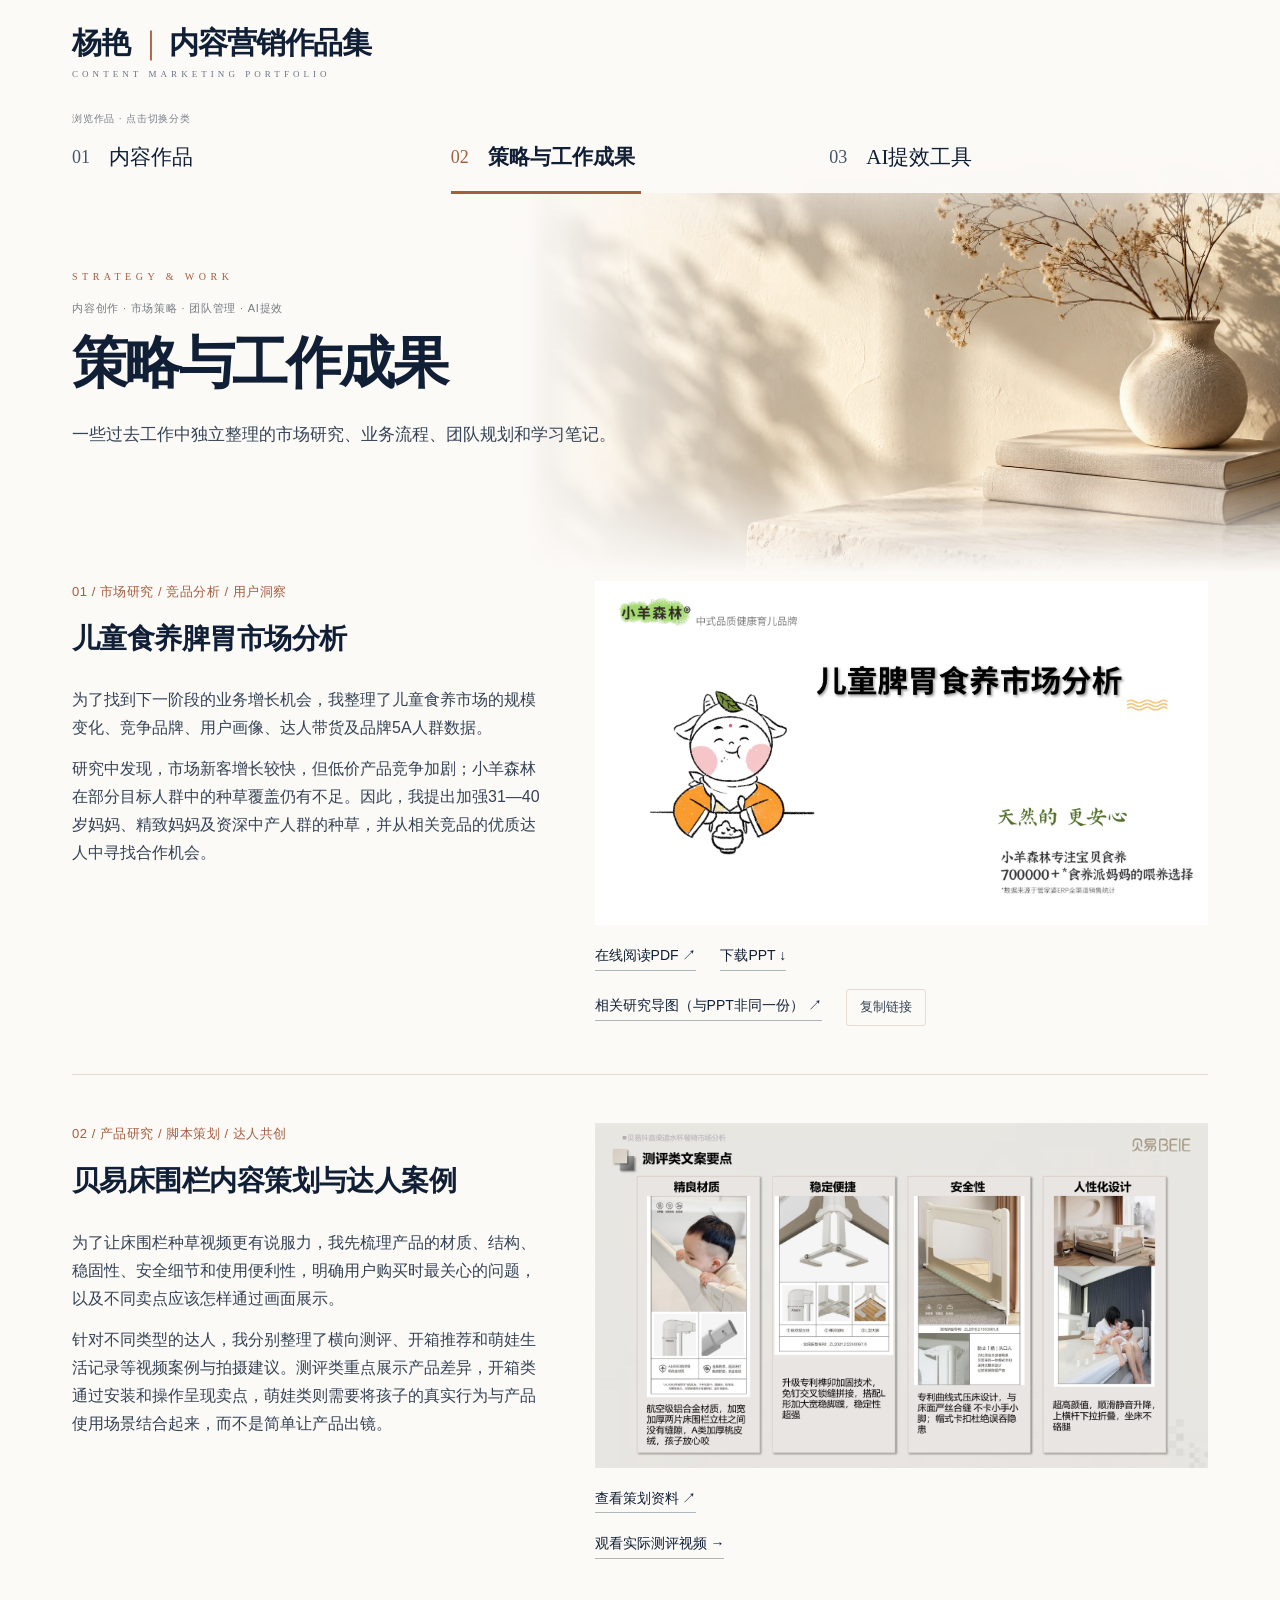
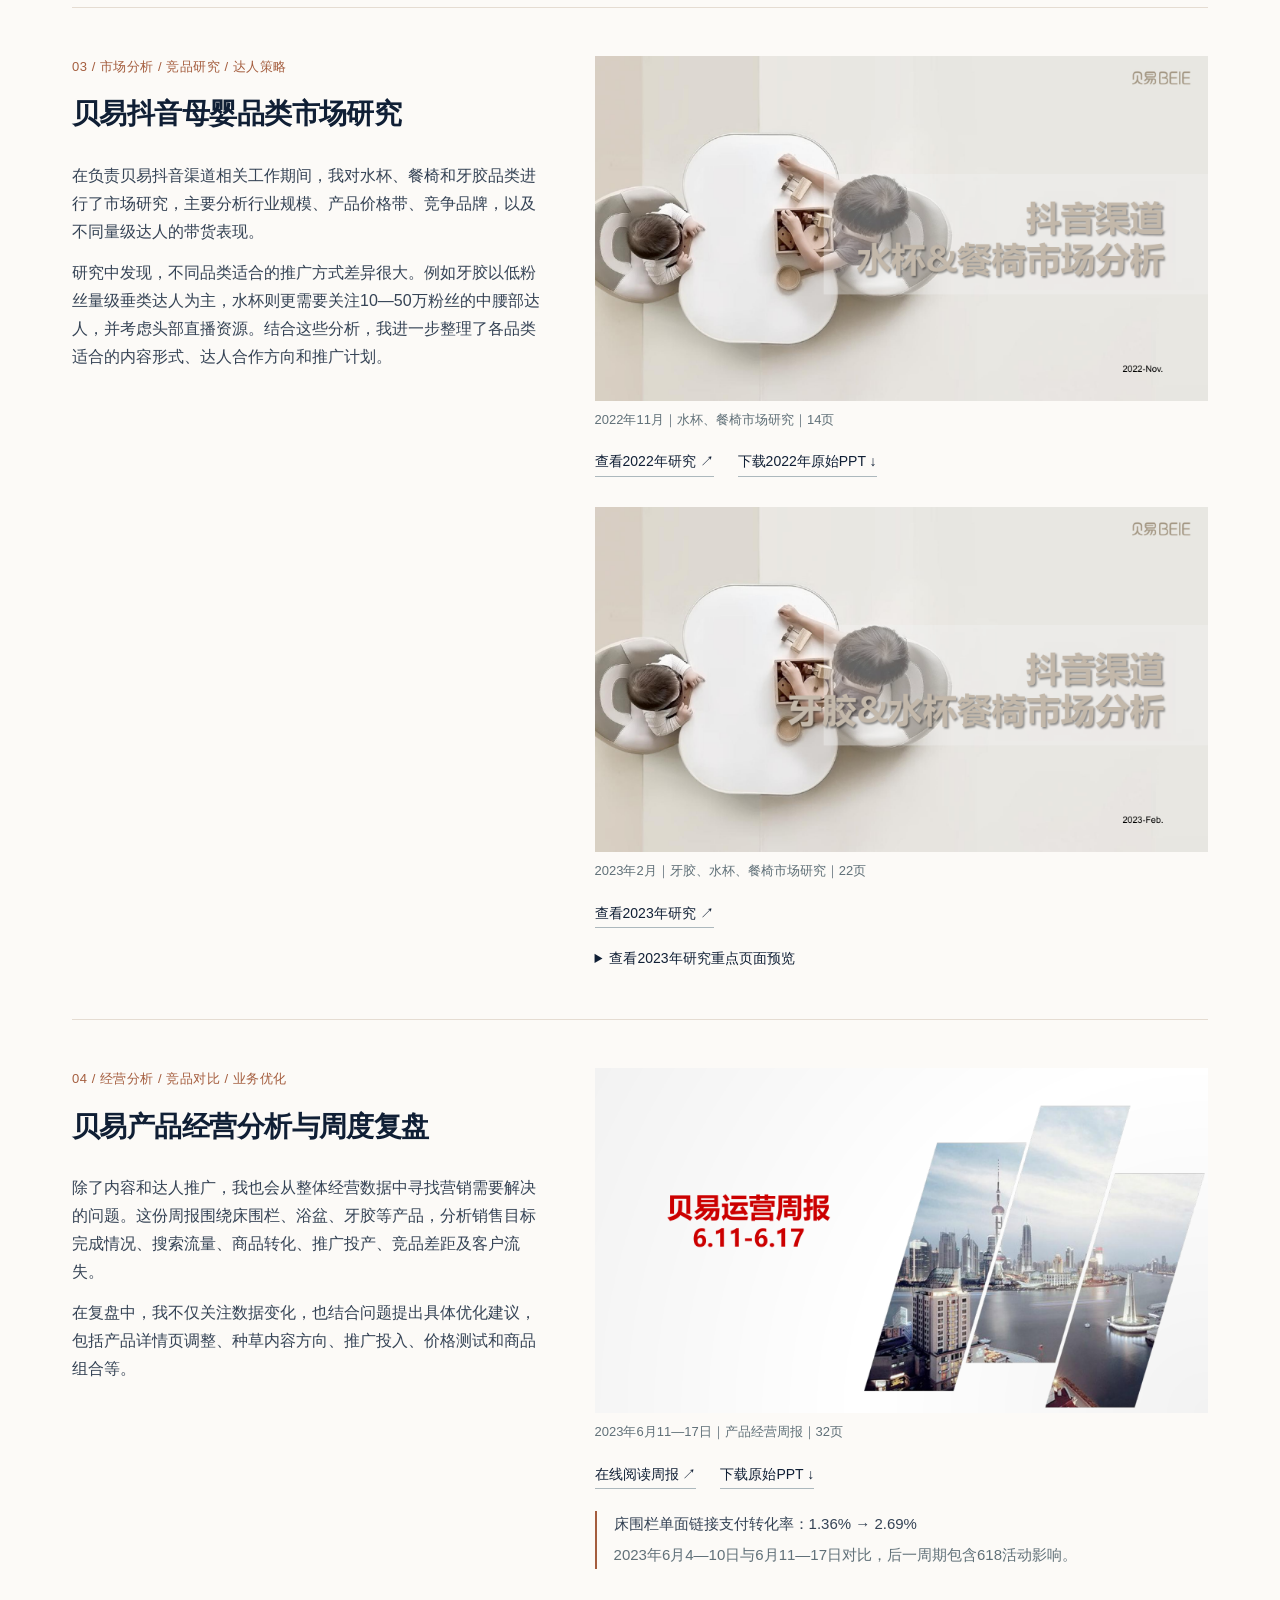
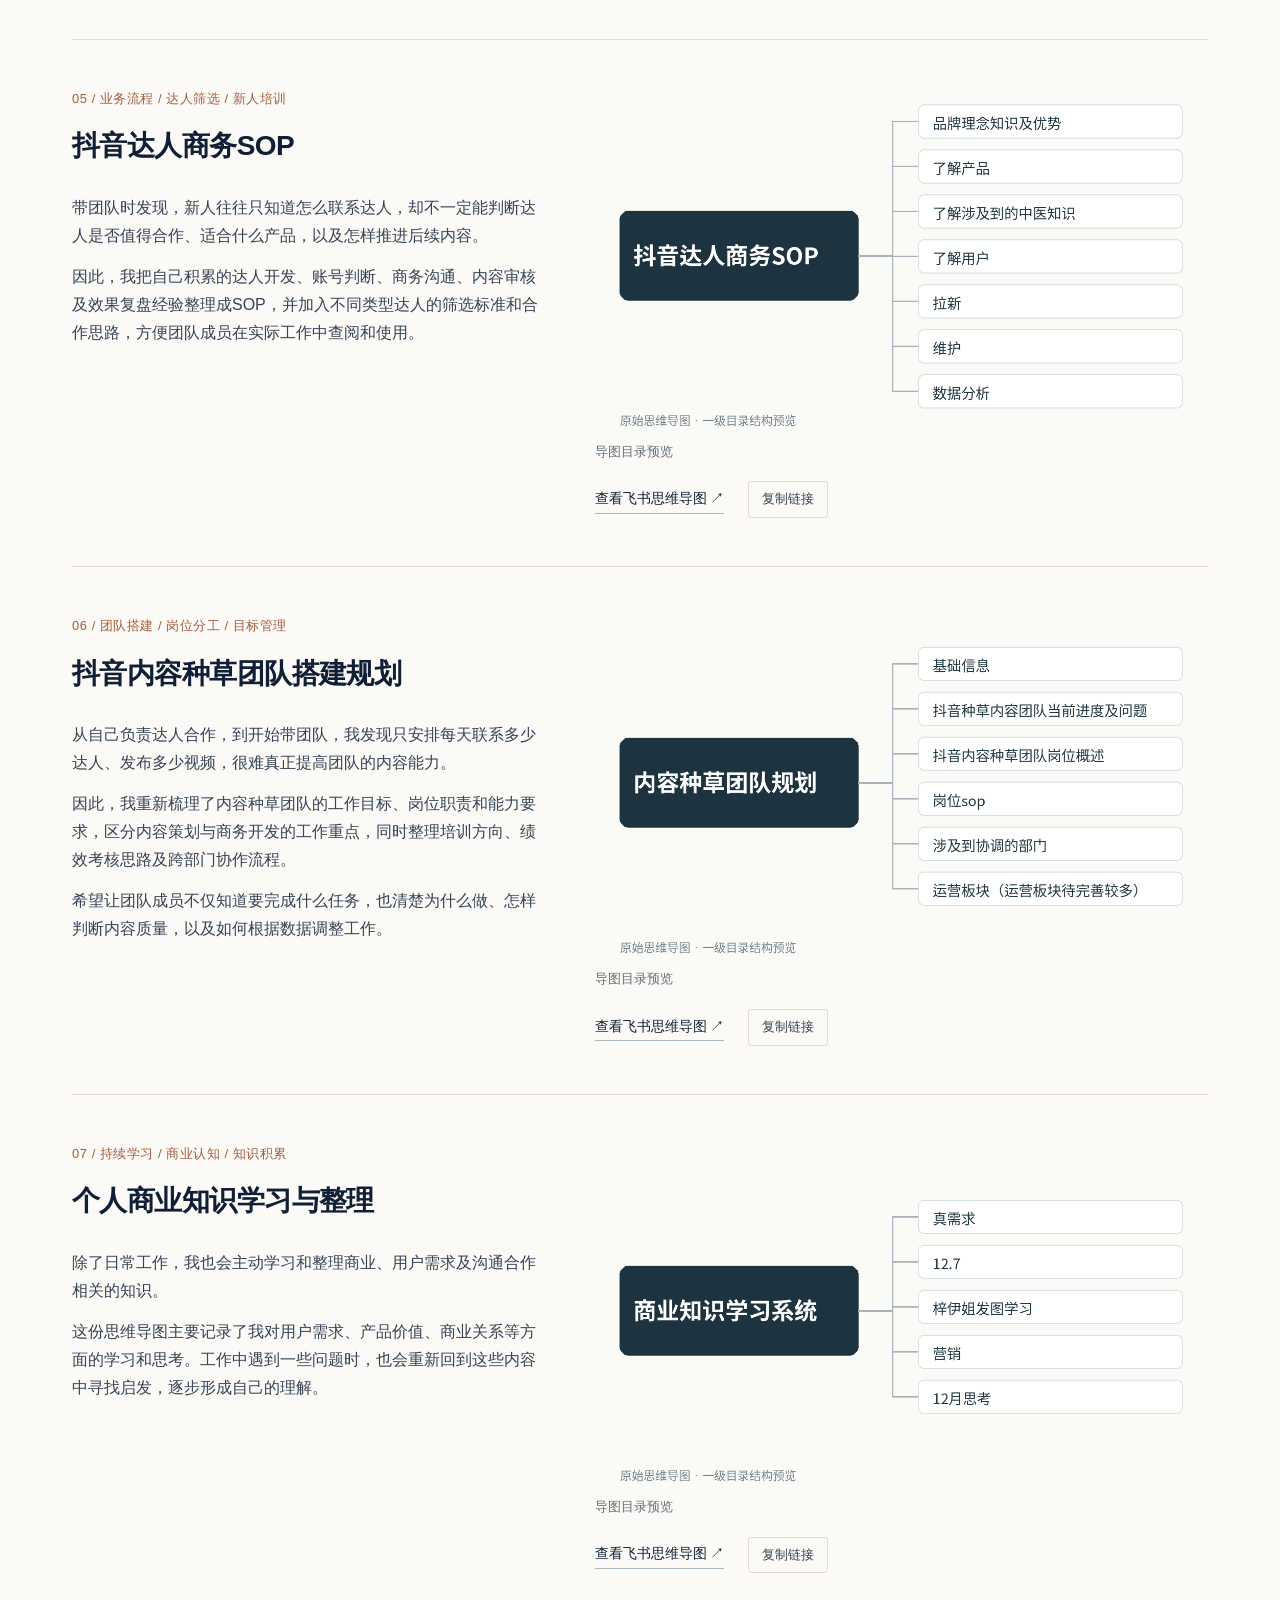
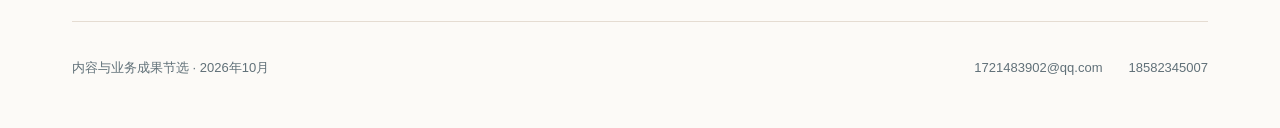
==== commit 5e78e778: "Publish approved V2.2 design and work order" ====
--- a/strategy.html
+++ b/strategy.html
@@ -1 +1,2 @@
-<!doctype html><html lang="zh-CN"><head><meta charset="utf-8"><meta name="viewport" content="width=device-width,initial-scale=1"><meta name="description" content="真实工作作品与项目节选。以内容创意、业务判断和实际交付物为核心。"><title>策略与工作成果 · 杨艳｜内容营销作品集</title><link rel="stylesheet" href="styles.css"><script src="site.js" defer></script></head><body><a class="skip" href="#main">跳至正文</a><header><div class="header-inner"><a class="identity" href="index.html">杨艳｜内容营销作品集</a><nav aria-label="作品集导航"><a href="index.html"><span class="nav-title"><span class="nav-number">01</span> 内容作品</span><span class="nav-description">短视频与图文</span></a><a href="strategy.html" aria-current="page"><span class="nav-title"><span class="nav-number">02</span> 策略与工作成果</span><span class="nav-description">市场研究与团队管理</span></a><a href="tools.html"><span class="nav-title"><span class="nav-number">03</span> AI提效工具</span><span class="nav-description">工作台操作演示</span></a></nav></div></header><main id="main"><section class="intro"><p class="eyebrow">内容创作 · 市场策略 · 团队管理 · AI提效</p><h1>策略与工作成果</h1><p class="lead">一些过去工作中独立整理的市场研究、业务流程、团队规划和学习笔记。</p></section><article class="work-row" id="s01"><div class="copy"><p class="eyebrow">01 / 市场研究 / 竞品分析 / 用户洞察</p><h2>儿童食养脾胃市场分析</h2><div class="detail"><p>为了找到下一阶段的业务增长机会，我整理了儿童食养市场的规模变化、竞争品牌、用户画像、达人带货及品牌5A人群数据。</p><p>研究中发现，市场新客增长较快，但低价产品竞争加剧；小羊森林在部分目标人群中的种草覆盖仍有不足。因此，我提出加强31—40岁妈妈、精致妈妈及资深中产人群的种草，并从相关竞品的优质达人中寻找合作机会。</p></div></div><div class="media-column"><a class="document-preview" href="assets/images/market-cover.png" target="_blank" rel="noopener noreferrer"><img src="assets/images/market-cover.png" width="1729" height="972" alt="儿童食养脾胃市场分析 — 原PPT封面" loading="lazy"></a><div class="actions"><a href="assets/docs/market-analysis-preview.pdf" target="_blank" rel="noopener noreferrer">在线阅读PDF ↗</a><a href="assets/docs/market-analysis-original.pptx" download>下载PPT ↓</a></div><div class="actions"><a href="https://pcn23mcs4is1.feishu.cn/wiki/QUFVwAo5di3uu1kjP9Fck3LwnAc#mindmap" target="_blank" rel="noopener noreferrer">相关研究导图（与PPT非同一份） <span aria-hidden="true">↗</span></a><button type="button" data-copy="https://pcn23mcs4is1.feishu.cn/wiki/QUFVwAo5di3uu1kjP9Fck3LwnAc#mindmap" data-copy-kind="link">复制链接</button></div></div></article><article class="work-row" id="s-bedrail"><div class="copy"><p class="eyebrow">02 / 产品研究 / 脚本策划 / 达人共创</p><h2>贝易床围栏内容策划与达人案例</h2><div class="detail"><p>为了让床围栏种草视频更有说服力，我先梳理产品的材质、结构、稳固性、安全细节和使用便利性，明确用户购买时最关心的问题，以及不同卖点应该怎样通过画面展示。</p><p>针对不同类型的达人，我分别整理了横向测评、开箱推荐和萌娃生活记录等视频案例与拍摄建议。测评类重点展示产品差异，开箱类通过安装和操作呈现卖点，萌娃类则需要将孩子的真实行为与产品使用场景结合起来，而不是简单让产品出镜。</p></div></div><div class="media-column"><figure class="research-document"><a class="document-preview" href="assets/docs/beiyi-bedrail-excerpt.pdf" target="_blank" rel="noopener noreferrer"><img src="assets/images/beiyi-bedrail-page-3.png" width="1600" height="900" alt="床围栏内容策划资料 — 真实资料预览" loading="lazy"></a><div class="actions"><a href="assets/docs/beiyi-bedrail-excerpt.pdf" target="_blank" rel="noopener noreferrer">查看策划资料 ↗</a></div></figure><div class="actions"><a href="index.html#work04">观看实际测评视频 →</a></div></div></article><article class="work-row" id="s-beiyi-market"><div class="copy"><p class="eyebrow">03 / 市场分析 / 竞品研究 / 达人策略</p><h2>贝易抖音母婴品类市场研究</h2><div class="detail"><p>在负责贝易抖音渠道相关工作期间，我对水杯、餐椅和牙胶品类进行了市场研究，主要分析行业规模、产品价格带、竞争品牌，以及不同量级达人的带货表现。</p><p>研究中发现，不同品类适合的推广方式差异很大。例如牙胶以低粉丝量级垂类达人为主，水杯则更需要关注10—50万粉丝的中腰部达人，并考虑头部直播资源。结合这些分析，我进一步整理了各品类适合的内容形式、达人合作方向和推广计划。</p></div></div><div class="media-column"><figure class="research-document"><a class="document-preview" href="assets/docs/beiyi-market-2022.pdf" target="_blank" rel="noopener noreferrer"><img src="assets/images/beiyi-market-2022-cover.png" width="1600" height="900" alt="水杯、餐椅市场研究 — 真实资料预览" loading="lazy"></a><figcaption class="caption">2022年11月｜水杯、餐椅市场研究｜14页</figcaption><div class="actions"><a href="assets/docs/beiyi-market-2022.pdf" target="_blank" rel="noopener noreferrer">查看2022年研究 ↗</a><a href="assets/docs/beiyi-market-2022-original.pptx" download>下载2022年原始PPT ↓</a></div></figure><figure class="research-document"><a class="document-preview" href="assets/docs/beiyi-market-2023.pdf" target="_blank" rel="noopener noreferrer"><img src="assets/images/beiyi-market-2023-cover.png" width="1600" height="900" alt="牙胶、水杯、餐椅市场研究 — 真实资料预览" loading="lazy"></a><figcaption class="caption">2023年2月｜牙胶、水杯、餐椅市场研究｜22页</figcaption><div class="actions"><a href="assets/docs/beiyi-market-2023.pdf" target="_blank" rel="noopener noreferrer">查看2023年研究 ↗</a></div><details class="document-highlights"><summary>查看2023年研究重点页面预览</summary><p class="caption">第14页中的推广数量为当时的计划。</p><a class="document-preview" href="assets/docs/beiyi-market-2023.pdf#page=5" target="_blank" rel="noopener noreferrer"><img src="assets/images/beiyi-market-2023-page-5.png" width="1600" height="900" alt="2023年研究 — 第5页" loading="lazy"></a><p class="caption">第5页 · 点击在线阅读</p><a class="document-preview" href="assets/docs/beiyi-market-2023.pdf#page=10" target="_blank" rel="noopener noreferrer"><img src="assets/images/beiyi-market-2023-page-10.png" width="1600" height="900" alt="2023年研究 — 第10页" loading="lazy"></a><p class="caption">第10页 · 点击在线阅读</p><a class="document-preview" href="assets/docs/beiyi-market-2023.pdf#page=14" target="_blank" rel="noopener noreferrer"><img src="assets/images/beiyi-market-2023-page-14.png" width="1600" height="900" alt="2023年研究 — 第14页" loading="lazy"></a><p class="caption">第14页 · 点击在线阅读</p><a class="document-preview" href="assets/docs/beiyi-market-2023.pdf#page=16" target="_blank" rel="noopener noreferrer"><img src="assets/images/beiyi-market-2023-page-16.png" width="1600" height="900" alt="2023年研究 — 第16页" loading="lazy"></a><p class="caption">第16页 · 点击在线阅读</p><a class="document-preview" href="assets/docs/beiyi-market-2023.pdf#page=17" target="_blank" rel="noopener noreferrer"><img src="assets/images/beiyi-market-2023-page-17.png" width="1600" height="900" alt="2023年研究 — 第17页" loading="lazy"></a><p class="caption">第17页 · 点击在线阅读</p><a class="document-preview" href="assets/docs/beiyi-market-2023.pdf#page=18" target="_blank" rel="noopener noreferrer"><img src="assets/images/beiyi-market-2023-page-18.png" width="1600" height="900" alt="2023年研究 — 第18页" loading="lazy"></a><p class="caption">第18页 · 点击在线阅读</p><a class="document-preview" href="assets/docs/beiyi-market-2023.pdf#page=19" target="_blank" rel="noopener noreferrer"><img src="assets/images/beiyi-market-2023-page-19.png" width="1600" height="900" alt="2023年研究 — 第19页" loading="lazy"></a><p class="caption">第19页 · 点击在线阅读</p><a class="document-preview" href="assets/docs/beiyi-market-2023.pdf#page=20" target="_blank" rel="noopener noreferrer"><img src="assets/images/beiyi-market-2023-page-20.png" width="1600" height="900" alt="2023年研究 — 第20页" loading="lazy"></a><p class="caption">第20页 · 点击在线阅读</p><a class="document-preview" href="assets/docs/beiyi-market-2023.pdf#page=21" target="_blank" rel="noopener noreferrer"><img src="assets/images/beiyi-market-2023-page-21.png" width="1600" height="900" alt="2023年研究 — 第21页" loading="lazy"></a><p class="caption">第21页 · 点击在线阅读</p></details></figure></div></article><article class="work-row" id="s-beiyi-weekly"><div class="copy"><p class="eyebrow">04 / 经营分析 / 竞品对比 / 业务优化</p><h2>贝易产品经营分析与周度复盘</h2><div class="detail"><p>除了内容和达人推广，我也会从整体经营数据中寻找营销需要解决的问题。这份周报围绕床围栏、浴盆、牙胶等产品，分析销售目标完成情况、搜索流量、商品转化、推广投产、竞品差距及客户流失。</p><p>在复盘中，我不仅关注数据变化，也结合问题提出具体优化建议，包括产品详情页调整、种草内容方向、推广投入、价格测试和商品组合等。</p></div></div><div class="media-column"><figure class="research-document"><a class="document-preview" href="assets/docs/beiyi-weekly-2023.pdf" target="_blank" rel="noopener noreferrer"><img src="assets/images/beiyi-weekly-2023-cover.png" width="1600" height="900" alt="产品经营周报 — 真实资料预览" loading="lazy"></a><figcaption class="caption">2023年6月11—17日｜产品经营周报｜32页</figcaption><div class="actions"><a href="assets/docs/beiyi-weekly-2023.pdf" target="_blank" rel="noopener noreferrer">在线阅读周报 ↗</a><a href="assets/docs/beiyi-weekly-2023-original.pptx" download>下载原始PPT ↓</a></div></figure><div class="outcome"><p>床围栏单面链接支付转化率：1.36% → 2.69%</p><p class="caption">2023年6月4—10日与6月11—17日对比，后一周期包含618活动影响。</p></div></div></article><article class="work-row" id="s02"><div class="copy"><p class="eyebrow">05 / 业务流程 / 达人筛选 / 新人培训</p><h2>抖音达人商务SOP</h2><div class="detail"><p>带团队时发现，新人往往只知道怎么联系达人，却不一定能判断达人是否值得合作、适合什么产品，以及怎样推进后续内容。</p><p>因此，我把自己积累的达人开发、账号判断、商务沟通、内容审核及效果复盘经验整理成SOP，并加入不同类型达人的筛选标准和合作思路，方便团队成员在实际工作中查阅和使用。</p></div></div><div class="media-column"><a class="document-preview" href="assets/images/mindmap-sop.png" target="_blank" rel="noopener noreferrer"><img src="assets/images/mindmap-sop.png" width="1200" height="675" alt="抖音达人商务SOP — 导图目录预览" loading="lazy"></a><p class="caption">导图目录预览</p><div class="actions"><a href="https://pcn23mcs4is1.feishu.cn/wiki/IPFDwThTmijuw2khkincq4VanCb#mindmap" target="_blank" rel="noopener noreferrer">查看飞书思维导图 <span aria-hidden="true">↗</span></a><button type="button" data-copy="https://pcn23mcs4is1.feishu.cn/wiki/IPFDwThTmijuw2khkincq4VanCb#mindmap" data-copy-kind="link">复制链接</button></div></div></article><article class="work-row" id="s03"><div class="copy"><p class="eyebrow">06 / 团队搭建 / 岗位分工 / 目标管理</p><h2>抖音内容种草团队搭建规划</h2><div class="detail"><p>从自己负责达人合作，到开始带团队，我发现只安排每天联系多少达人、发布多少视频，很难真正提高团队的内容能力。</p><p>因此，我重新梳理了内容种草团队的工作目标、岗位职责和能力要求，区分内容策划与商务开发的工作重点，同时整理培训方向、绩效考核思路及跨部门协作流程。</p><p>希望让团队成员不仅知道要完成什么任务，也清楚为什么做、怎样判断内容质量，以及如何根据数据调整工作。</p></div></div><div class="media-column"><a class="document-preview" href="assets/images/mindmap-team.png" target="_blank" rel="noopener noreferrer"><img src="assets/images/mindmap-team.png" width="1200" height="675" alt="抖音内容种草团队搭建规划 — 导图目录预览" loading="lazy"></a><p class="caption">导图目录预览</p><div class="actions"><a href="https://pcn23mcs4is1.feishu.cn/wiki/AV0CwPqfiiqv0ukItLGcnEt6nHh#mindmap" target="_blank" rel="noopener noreferrer">查看飞书思维导图 <span aria-hidden="true">↗</span></a><button type="button" data-copy="https://pcn23mcs4is1.feishu.cn/wiki/AV0CwPqfiiqv0ukItLGcnEt6nHh#mindmap" data-copy-kind="link">复制链接</button></div></div></article><article class="work-row" id="s04"><div class="copy"><p class="eyebrow">07 / 持续学习 / 商业认知 / 知识积累</p><h2>个人商业知识学习与整理</h2><div class="detail"><p>除了日常工作，我也会主动学习和整理商业、用户需求及沟通合作相关的知识。</p><p>这份思维导图主要记录了我对用户需求、产品价值、商业关系等方面的学习和思考。工作中遇到一些问题时，也会重新回到这些内容中寻找启发，逐步形成自己的理解。</p></div></div><div class="media-column"><a class="document-preview" href="assets/images/mindmap-learning.png" target="_blank" rel="noopener noreferrer"><img src="assets/images/mindmap-learning.png" width="1200" height="675" alt="个人商业知识学习与整理 — 导图目录预览" loading="lazy"></a><p class="caption">导图目录预览</p><div class="actions"><a href="https://oq0x8bxetg.feishu.cn/wiki/Ba6FwF2KCiwd0skxXkWcYzBxnje#mindmap" target="_blank" rel="noopener noreferrer">查看飞书思维导图 <span aria-hidden="true">↗</span></a><button type="button" data-copy="https://oq0x8bxetg.feishu.cn/wiki/Ba6FwF2KCiwd0skxXkWcYzBxnje#mindmap" data-copy-kind="link">复制链接</button></div></div></article></main><footer><p>内容与业务成果节选 · 2026年10月</p><div><a href="mailto:1721483902@qq.com">1721483902@qq.com</a><a href="tel:18582345007">18582345007</a></div></footer><dialog id="copy-dialog"><form method="dialog"><h2>手动复制</h2><p>自动复制失败，请选中下方文本，使用系统复制操作。</p><textarea aria-label="待复制文本" rows="6" style="width:100%;font:inherit" readonly></textarea><button>关闭</button></form></dialog><p class="toast" role="status" aria-live="polite"></p></body></html>+<!doctype html><html lang="zh-CN"><head><meta charset="utf-8"><meta name="viewport" content="width=device-width,initial-scale=1"><meta name="description" content="真实工作作品与项目节选。以内容创意、业务判断和实际交付物为核心。"><title>策略与工作成果 · 杨艳｜内容营销作品集</title><link rel="stylesheet" href="styles.css"><link rel="stylesheet" href="styles-v2.2.css"><script src="site.js" defer></script></head><body class="prototype-v22 strategy-sample"><a class="skip" href="#main">跳至正文</a><div class="brand-bar"><div class="v22-width"><a class="brand-name" href="index.html">杨艳<span class="brand-divider">｜</span>内容营销作品集<span class="brand-english" lang="en">CONTENT MARKETING PORTFOLIO</span></a></div></div>
+<header class="category-header"><div class="v22-width"><p class="nav-hint">浏览作品 · 点击切换分类</p><nav aria-label="作品集导航"><a href="index.html"><span class="nav-number">01</span><span class="nav-label">内容作品</span></a><a href="strategy.html" aria-current="page"><span class="nav-number">02</span><span class="nav-label">策略与工作成果</span></a><a href="tools.html"><span class="nav-number">03</span><span class="nav-label">AI提效工具</span></a></nav></div></header><main id="main"><section class="v22-hero" aria-labelledby="page-title"><div class="hero-art" aria-hidden="true"><img src="prototype-assets/v22/editorial-still-life.webp" alt="" width="1774" height="887"></div><div class="v22-width hero-inner"><div class="hero-copy"><p class="hero-overline" lang="en">STRATEGY & WORK</p><p class="eyebrow">内容创作 · 市场策略 · 团队管理 · AI提效</p><h1 id="page-title">策略与工作成果</h1><p class="lead">一些过去工作中独立整理的市场研究、业务流程、团队规划和学习笔记。</p></div></div></section><div class="works-container"><article class="work-row" id="s01"><div class="copy"><p class="eyebrow">01 / 市场研究 / 竞品分析 / 用户洞察</p><h2>儿童食养脾胃市场分析</h2><div class="detail"><p>为了找到下一阶段的业务增长机会，我整理了儿童食养市场的规模变化、竞争品牌、用户画像、达人带货及品牌5A人群数据。</p><p>研究中发现，市场新客增长较快，但低价产品竞争加剧；小羊森林在部分目标人群中的种草覆盖仍有不足。因此，我提出加强31—40岁妈妈、精致妈妈及资深中产人群的种草，并从相关竞品的优质达人中寻找合作机会。</p></div></div><div class="media-column"><a class="document-preview" href="assets/images/market-cover.png" target="_blank" rel="noopener noreferrer"><img src="assets/images/market-cover.png" width="1729" height="972" alt="儿童食养脾胃市场分析 — 原PPT封面" loading="lazy"></a><div class="actions"><a href="assets/docs/market-analysis-preview.pdf" target="_blank" rel="noopener noreferrer">在线阅读PDF ↗</a><a href="assets/docs/market-analysis-original.pptx" download>下载PPT ↓</a></div><div class="actions"><a href="https://pcn23mcs4is1.feishu.cn/wiki/QUFVwAo5di3uu1kjP9Fck3LwnAc#mindmap" target="_blank" rel="noopener noreferrer">相关研究导图（与PPT非同一份） <span aria-hidden="true">↗</span></a><button type="button" data-copy="https://pcn23mcs4is1.feishu.cn/wiki/QUFVwAo5di3uu1kjP9Fck3LwnAc#mindmap" data-copy-kind="link">复制链接</button></div></div></article><article class="work-row" id="s-bedrail"><div class="copy"><p class="eyebrow">02 / 产品研究 / 脚本策划 / 达人共创</p><h2>贝易床围栏内容策划与达人案例</h2><div class="detail"><p>为了让床围栏种草视频更有说服力，我先梳理产品的材质、结构、稳固性、安全细节和使用便利性，明确用户购买时最关心的问题，以及不同卖点应该怎样通过画面展示。</p><p>针对不同类型的达人，我分别整理了横向测评、开箱推荐和萌娃生活记录等视频案例与拍摄建议。测评类重点展示产品差异，开箱类通过安装和操作呈现卖点，萌娃类则需要将孩子的真实行为与产品使用场景结合起来，而不是简单让产品出镜。</p></div></div><div class="media-column"><figure class="research-document"><a class="document-preview" href="assets/docs/beiyi-bedrail-excerpt.pdf" target="_blank" rel="noopener noreferrer"><img src="assets/images/beiyi-bedrail-page-3.png" width="1600" height="900" alt="床围栏内容策划资料 — 真实资料预览" loading="lazy"></a><div class="actions"><a href="assets/docs/beiyi-bedrail-excerpt.pdf" target="_blank" rel="noopener noreferrer">查看策划资料 ↗</a></div></figure><div class="actions"><a href="index.html#work04">观看实际测评视频 →</a></div></div></article><article class="work-row" id="s-beiyi-market"><div class="copy"><p class="eyebrow">03 / 市场分析 / 竞品研究 / 达人策略</p><h2>贝易抖音母婴品类市场研究</h2><div class="detail"><p>在负责贝易抖音渠道相关工作期间，我对水杯、餐椅和牙胶品类进行了市场研究，主要分析行业规模、产品价格带、竞争品牌，以及不同量级达人的带货表现。</p><p>研究中发现，不同品类适合的推广方式差异很大。例如牙胶以低粉丝量级垂类达人为主，水杯则更需要关注10—50万粉丝的中腰部达人，并考虑头部直播资源。结合这些分析，我进一步整理了各品类适合的内容形式、达人合作方向和推广计划。</p></div></div><div class="media-column"><figure class="research-document"><a class="document-preview" href="assets/docs/beiyi-market-2022.pdf" target="_blank" rel="noopener noreferrer"><img src="assets/images/beiyi-market-2022-cover.png" width="1600" height="900" alt="水杯、餐椅市场研究 — 真实资料预览" loading="lazy"></a><figcaption class="caption">2022年11月｜水杯、餐椅市场研究｜14页</figcaption><div class="actions"><a href="assets/docs/beiyi-market-2022.pdf" target="_blank" rel="noopener noreferrer">查看2022年研究 ↗</a><a href="assets/docs/beiyi-market-2022-original.pptx" download>下载2022年原始PPT ↓</a></div></figure><figure class="research-document"><a class="document-preview" href="assets/docs/beiyi-market-2023.pdf" target="_blank" rel="noopener noreferrer"><img src="assets/images/beiyi-market-2023-cover.png" width="1600" height="900" alt="牙胶、水杯、餐椅市场研究 — 真实资料预览" loading="lazy"></a><figcaption class="caption">2023年2月｜牙胶、水杯、餐椅市场研究｜22页</figcaption><div class="actions"><a href="assets/docs/beiyi-market-2023.pdf" target="_blank" rel="noopener noreferrer">查看2023年研究 ↗</a></div><details class="document-highlights"><summary>查看2023年研究重点页面预览</summary><p class="caption">第14页中的推广数量为当时的计划。</p><a class="document-preview" href="assets/docs/beiyi-market-2023.pdf#page=5" target="_blank" rel="noopener noreferrer"><img src="assets/images/beiyi-market-2023-page-5.png" width="1600" height="900" alt="2023年研究 — 第5页" loading="lazy"></a><p class="caption">第5页 · 点击在线阅读</p><a class="document-preview" href="assets/docs/beiyi-market-2023.pdf#page=10" target="_blank" rel="noopener noreferrer"><img src="assets/images/beiyi-market-2023-page-10.png" width="1600" height="900" alt="2023年研究 — 第10页" loading="lazy"></a><p class="caption">第10页 · 点击在线阅读</p><a class="document-preview" href="assets/docs/beiyi-market-2023.pdf#page=14" target="_blank" rel="noopener noreferrer"><img src="assets/images/beiyi-market-2023-page-14.png" width="1600" height="900" alt="2023年研究 — 第14页" loading="lazy"></a><p class="caption">第14页 · 点击在线阅读</p><a class="document-preview" href="assets/docs/beiyi-market-2023.pdf#page=16" target="_blank" rel="noopener noreferrer"><img src="assets/images/beiyi-market-2023-page-16.png" width="1600" height="900" alt="2023年研究 — 第16页" loading="lazy"></a><p class="caption">第16页 · 点击在线阅读</p><a class="document-preview" href="assets/docs/beiyi-market-2023.pdf#page=17" target="_blank" rel="noopener noreferrer"><img src="assets/images/beiyi-market-2023-page-17.png" width="1600" height="900" alt="2023年研究 — 第17页" loading="lazy"></a><p class="caption">第17页 · 点击在线阅读</p><a class="document-preview" href="assets/docs/beiyi-market-2023.pdf#page=18" target="_blank" rel="noopener noreferrer"><img src="assets/images/beiyi-market-2023-page-18.png" width="1600" height="900" alt="2023年研究 — 第18页" loading="lazy"></a><p class="caption">第18页 · 点击在线阅读</p><a class="document-preview" href="assets/docs/beiyi-market-2023.pdf#page=19" target="_blank" rel="noopener noreferrer"><img src="assets/images/beiyi-market-2023-page-19.png" width="1600" height="900" alt="2023年研究 — 第19页" loading="lazy"></a><p class="caption">第19页 · 点击在线阅读</p><a class="document-preview" href="assets/docs/beiyi-market-2023.pdf#page=20" target="_blank" rel="noopener noreferrer"><img src="assets/images/beiyi-market-2023-page-20.png" width="1600" height="900" alt="2023年研究 — 第20页" loading="lazy"></a><p class="caption">第20页 · 点击在线阅读</p><a class="document-preview" href="assets/docs/beiyi-market-2023.pdf#page=21" target="_blank" rel="noopener noreferrer"><img src="assets/images/beiyi-market-2023-page-21.png" width="1600" height="900" alt="2023年研究 — 第21页" loading="lazy"></a><p class="caption">第21页 · 点击在线阅读</p></details></figure></div></article><article class="work-row" id="s-beiyi-weekly"><div class="copy"><p class="eyebrow">04 / 经营分析 / 竞品对比 / 业务优化</p><h2>贝易产品经营分析与周度复盘</h2><div class="detail"><p>除了内容和达人推广，我也会从整体经营数据中寻找营销需要解决的问题。这份周报围绕床围栏、浴盆、牙胶等产品，分析销售目标完成情况、搜索流量、商品转化、推广投产、竞品差距及客户流失。</p><p>在复盘中，我不仅关注数据变化，也结合问题提出具体优化建议，包括产品详情页调整、种草内容方向、推广投入、价格测试和商品组合等。</p></div></div><div class="media-column"><figure class="research-document"><a class="document-preview" href="assets/docs/beiyi-weekly-2023.pdf" target="_blank" rel="noopener noreferrer"><img src="assets/images/beiyi-weekly-2023-cover.png" width="1600" height="900" alt="产品经营周报 — 真实资料预览" loading="lazy"></a><figcaption class="caption">2023年6月11—17日｜产品经营周报｜32页</figcaption><div class="actions"><a href="assets/docs/beiyi-weekly-2023.pdf" target="_blank" rel="noopener noreferrer">在线阅读周报 ↗</a><a href="assets/docs/beiyi-weekly-2023-original.pptx" download>下载原始PPT ↓</a></div></figure><div class="outcome"><p>床围栏单面链接支付转化率：1.36% → 2.69%</p><p class="caption">2023年6月4—10日与6月11—17日对比，后一周期包含618活动影响。</p></div></div></article><article class="work-row" id="s02"><div class="copy"><p class="eyebrow">05 / 业务流程 / 达人筛选 / 新人培训</p><h2>抖音达人商务SOP</h2><div class="detail"><p>带团队时发现，新人往往只知道怎么联系达人，却不一定能判断达人是否值得合作、适合什么产品，以及怎样推进后续内容。</p><p>因此，我把自己积累的达人开发、账号判断、商务沟通、内容审核及效果复盘经验整理成SOP，并加入不同类型达人的筛选标准和合作思路，方便团队成员在实际工作中查阅和使用。</p></div></div><div class="media-column"><a class="document-preview" href="assets/images/mindmap-sop.png" target="_blank" rel="noopener noreferrer"><img src="assets/images/mindmap-sop.png" width="1200" height="675" alt="抖音达人商务SOP — 导图目录预览" loading="lazy"></a><p class="caption">导图目录预览</p><div class="actions"><a href="https://pcn23mcs4is1.feishu.cn/wiki/IPFDwThTmijuw2khkincq4VanCb#mindmap" target="_blank" rel="noopener noreferrer">查看飞书思维导图 <span aria-hidden="true">↗</span></a><button type="button" data-copy="https://pcn23mcs4is1.feishu.cn/wiki/IPFDwThTmijuw2khkincq4VanCb#mindmap" data-copy-kind="link">复制链接</button></div></div></article><article class="work-row" id="s03"><div class="copy"><p class="eyebrow">06 / 团队搭建 / 岗位分工 / 目标管理</p><h2>抖音内容种草团队搭建规划</h2><div class="detail"><p>从自己负责达人合作，到开始带团队，我发现只安排每天联系多少达人、发布多少视频，很难真正提高团队的内容能力。</p><p>因此，我重新梳理了内容种草团队的工作目标、岗位职责和能力要求，区分内容策划与商务开发的工作重点，同时整理培训方向、绩效考核思路及跨部门协作流程。</p><p>希望让团队成员不仅知道要完成什么任务，也清楚为什么做、怎样判断内容质量，以及如何根据数据调整工作。</p></div></div><div class="media-column"><a class="document-preview" href="assets/images/mindmap-team.png" target="_blank" rel="noopener noreferrer"><img src="assets/images/mindmap-team.png" width="1200" height="675" alt="抖音内容种草团队搭建规划 — 导图目录预览" loading="lazy"></a><p class="caption">导图目录预览</p><div class="actions"><a href="https://pcn23mcs4is1.feishu.cn/wiki/AV0CwPqfiiqv0ukItLGcnEt6nHh#mindmap" target="_blank" rel="noopener noreferrer">查看飞书思维导图 <span aria-hidden="true">↗</span></a><button type="button" data-copy="https://pcn23mcs4is1.feishu.cn/wiki/AV0CwPqfiiqv0ukItLGcnEt6nHh#mindmap" data-copy-kind="link">复制链接</button></div></div></article><article class="work-row" id="s04"><div class="copy"><p class="eyebrow">07 / 持续学习 / 商业认知 / 知识积累</p><h2>个人商业知识学习与整理</h2><div class="detail"><p>除了日常工作，我也会主动学习和整理商业、用户需求及沟通合作相关的知识。</p><p>这份思维导图主要记录了我对用户需求、产品价值、商业关系等方面的学习和思考。工作中遇到一些问题时，也会重新回到这些内容中寻找启发，逐步形成自己的理解。</p></div></div><div class="media-column"><a class="document-preview" href="assets/images/mindmap-learning.png" target="_blank" rel="noopener noreferrer"><img src="assets/images/mindmap-learning.png" width="1200" height="675" alt="个人商业知识学习与整理 — 导图目录预览" loading="lazy"></a><p class="caption">导图目录预览</p><div class="actions"><a href="https://oq0x8bxetg.feishu.cn/wiki/Ba6FwF2KCiwd0skxXkWcYzBxnje#mindmap" target="_blank" rel="noopener noreferrer">查看飞书思维导图 <span aria-hidden="true">↗</span></a><button type="button" data-copy="https://oq0x8bxetg.feishu.cn/wiki/Ba6FwF2KCiwd0skxXkWcYzBxnje#mindmap" data-copy-kind="link">复制链接</button></div></div></article></div></main><footer><p>内容与业务成果节选 · 2026年10月</p><div><a href="mailto:1721483902@qq.com">1721483902@qq.com</a><a href="tel:18582345007">18582345007</a></div></footer><dialog id="copy-dialog"><form method="dialog"><h2>手动复制</h2><p>自动复制失败，请选中下方文本，使用系统复制操作。</p><textarea aria-label="待复制文本" rows="6" style="width:100%;font:inherit" readonly></textarea><button>关闭</button></form></dialog><p class="toast" role="status" aria-live="polite"></p></body></html>
--- a/styles-v2.2.css
+++ b/styles-v2.2.css
@@ -0,0 +1,66 @@
+/* Scoped local sample. The approved styles and other two pages are unchanged. */
+.prototype-v22{--paper:#fcfaf7;--ink:#101f35;--text:#354355;--accent:#a45d3e;--line:#e5dcd2;background:var(--paper)}
+.prototype-v22 .v22-width,.prototype-v22 .works-container{width:calc(100% - 144px);max-width:1280px;margin:0 auto}
+.prototype-v22 .brand-bar{padding:24px 0 19px;background:var(--paper)}
+.prototype-v22 .brand-name{display:inline-block;color:var(--ink);font-family:"Noto Serif SC","Songti SC","STSong","SimSun",serif;font-size:30px;font-weight:650;line-height:1.25;letter-spacing:-.04em}
+.prototype-v22 .brand-divider{font-family:serif;color:var(--accent);font-weight:300;padding:0 6px}
+.prototype-v22 .brand-english{display:block;font:9px/1.5 Georgia,serif;letter-spacing:.45em;margin-top:6px;color:#687384}
+.prototype-v22 .category-header{position:sticky;top:0;background:rgba(252,250,247,.97);border:0;backdrop-filter:blur(12px)}
+.prototype-v22 .nav-hint{font-size:10px;color:#78808a;margin:0;padding-top:5px;letter-spacing:.08em}
+.prototype-v22 nav{gap:0;margin:0;grid-template-columns:repeat(3,minmax(0,1fr))}
+.prototype-v22 nav a{position:relative;flex-direction:row;align-items:center;justify-content:flex-start;gap:19px;border:0;border-radius:0;background:transparent;padding:15px 0 19px;min-height:61px;color:var(--ink)}
+.prototype-v22 nav a:hover{background:transparent;color:var(--accent)}
+.prototype-v22 nav a::after{content:"";position:absolute;bottom:-1px;left:0;height:3px;width:190px;background:transparent}
+.prototype-v22 nav a[aria-current="page"]::after{background:var(--accent)}
+.prototype-v22 .nav-label{font-family:"Noto Serif SC","Songti SC","STSong","SimSun",serif;font-size:21px;line-height:1.5;font-weight:500}
+.prototype-v22 nav a[aria-current="page"] .nav-label{font-weight:750}
+.prototype-v22 .nav-number{font:18px/1.5 Georgia,serif;margin:0;color:#455269}
+.prototype-v22 nav a[aria-current="page"] .nav-number{color:var(--accent)}
+.prototype-v22 main{max-width:none;margin:0}
+.prototype-v22 .v22-hero{position:relative;isolation:isolate;min-height:340px;overflow:visible;border:0}
+.prototype-v22 .hero-art{position:absolute;inset:-60px 0 -40px 41%;z-index:-1;overflow:hidden;mask-image:linear-gradient(90deg,transparent,#000 31%),linear-gradient(180deg,transparent,#000 24%,#000 76%,transparent);mask-composite:intersect}
+.prototype-v22 .hero-art img{width:100%;height:100%;display:block;object-fit:cover;object-position:70% 56%}
+.prototype-v22 .hero-inner{min-height:340px;display:flex;align-items:center}
+.prototype-v22 .hero-copy{width:55%;max-width:650px;padding:32px 0 38px}
+.prototype-v22 .hero-overline{font:10px/1.5 Georgia,serif;letter-spacing:.45em;color:var(--accent);margin:0 0 15px}
+.prototype-v22 .hero-copy .eyebrow{font-size:11px;color:#777d83;letter-spacing:.07em;margin:0 0 12px}
+.prototype-v22 .hero-copy h1{font-family:"Noto Serif SC","Songti SC","STSong","SimSun",serif;font-size:82px;font-weight:750;line-height:1.2;letter-spacing:-.045em;margin:0 0 22px}
+.prototype-v22.strategy-sample .hero-copy h1{font-size:56px;white-space:nowrap}.prototype-v22.tools-sample .hero-copy h1{font-size:66px}
+.prototype-v22 .hero-copy .lead{font-size:17px;line-height:1.85;margin:0;max-width:590px}
+.prototype-v22 #work01{grid-template-columns:minmax(0,55fr) minmax(0,45fr);padding:48px 0 58px;gap:56px}
+.prototype-v22 #work01 .copy{padding:0;max-width:650px}
+.prototype-v22 #work01 .eyebrow{font-size:12px;line-height:1.8;letter-spacing:.035em;margin-bottom:21px}
+.prototype-v22 #work01 h2{font-family:"Noto Serif SC","Songti SC","STSong","SimSun",serif;font-size:36px;font-weight:700;line-height:1.4;margin-bottom:28px}
+.prototype-v22 #work01 .detail{margin:22px 0}
+.prototype-v22 #work01 .detail h3{font-size:12px;font-weight:600;letter-spacing:.05em;margin:0 0 8px}
+.prototype-v22 #work01 .detail p{font-size:17px;line-height:1.9}
+.prototype-v22 #work01 .media-column{width:100%;max-width:318px;justify-self:center}
+.prototype-v22 #work01 .video-stage{min-height:0;padding:7px;background:#f3ece3;border:1px solid #e1d4c3;border-radius:4px;box-shadow:0 12px 28px #5e493312}
+.prototype-v22 #work01 video{width:100%;max-height:none;height:auto;aspect-ratio:9/16;border-radius:2px;background:#141819}
+.prototype-v22 #work01 .actions{margin-top:17px;gap:14px;justify-content:space-between;align-items:center}
+.prototype-v22 #work01 .actions a{font-size:13px;border-color:#baa18b;color:var(--accent)}
+.prototype-v22 #work01 .actions button{font-size:12px;padding:7px 9px;border-color:#d8c8b8;color:var(--accent);border-radius:2px;background:#fffcf7}
+.prototype-v22 footer{max-width:1280px;width:calc(100% - 144px);margin:0 auto}
+@media(min-width:1700px){.prototype-v22 .hero-art{left:46%;right:0}.prototype-v22 .hero-art img{object-position:70% 70%}.prototype-v22 .hero-copy{width:55%}}
+@media(max-width:1050px){.prototype-v22 .v22-width,.prototype-v22 .works-container,.prototype-v22 footer{width:calc(100% - 80px)}.prototype-v22 .hero-copy h1{font-size:64px}.prototype-v22 .hero-copy .lead{font-size:16px}.prototype-v22 .nav-label{font-size:18px}.prototype-v22 #work01{gap:30px;grid-template-columns:minmax(0,55fr) minmax(0,45fr)}.prototype-v22 #work01 h2{font-size:30px}.prototype-v22 #work01 .detail p{font-size:16px}}
+@media(max-width:600px){
+ .prototype-v22 .v22-width,.prototype-v22 .works-container,.prototype-v22 footer{width:calc(100% - 40px)}
+ .prototype-v22 .brand-bar{padding:21px 0 17px}
+ .prototype-v22 .brand-name{font-size:23px;letter-spacing:-.035em}.prototype-v22 .brand-divider{padding:0 2px}.prototype-v22 .brand-english{font-size:7px;letter-spacing:.29em;margin-top:5px}
+ .prototype-v22 .nav-hint{font-size:9px;padding-top:3px;letter-spacing:.025em}
+ .prototype-v22 nav a{gap:7px;padding:13px 0 15px;min-height:50px;white-space:nowrap;align-items:center}
+ .prototype-v22 .nav-label{font-family:"Microsoft YaHei",sans-serif;font-size:12px;letter-spacing:-.03em;font-weight:500}
+ .prototype-v22 .nav-number{display:inline;font-size:11px}.prototype-v22 nav a::after{width:calc(100% - 15px);height:2px}
+ .prototype-v22 .v22-hero{min-height:395px}.prototype-v22 .hero-inner{min-height:0}.prototype-v22 .hero-copy{width:100%;padding:27px 0 174px;max-width:none}
+ .prototype-v22 .hero-overline{font-size:8px;letter-spacing:.33em;margin-bottom:13px}.prototype-v22 .hero-copy .eyebrow{font-size:9px;margin-bottom:9px;letter-spacing:0}
+ .prototype-v22 .hero-copy h1{font-size:51px;margin-bottom:17px;line-height:1.2}
+ .prototype-v22 .hero-copy .lead{font-size:15px;line-height:1.85;max-width:100%}
+ .prototype-v22 .hero-art{inset:auto 0 -15px 0;height:190px;mask-image:linear-gradient(180deg,transparent,#000 30%,#000 72%,transparent);mask-composite:add}
+ .prototype-v22 .hero-art img{object-fit:cover;object-position:70% 65%}
+ .prototype-v22 #work01{grid-template-columns:minmax(0,1fr);padding:31px 0 40px;gap:25px}
+ .prototype-v22 #work01 .eyebrow{font-size:10px;margin-bottom:15px}
+ .prototype-v22 #work01 h2{font-size:28px;margin-bottom:22px}
+ .prototype-v22 #work01 .detail{margin:19px 0}.prototype-v22 #work01 .detail p{font-size:16px;line-height:1.85}.prototype-v22 #work01 .detail h3{font-size:11px}
+ .prototype-v22 #work01 .media-column{max-width:290px}.prototype-v22 #work01 .actions{gap:12px}
+ .prototype-v22.strategy-sample .hero-copy h1{font-size:36px;white-space:normal}.prototype-v22.tools-sample .hero-copy h1{font-size:46px}
+}
